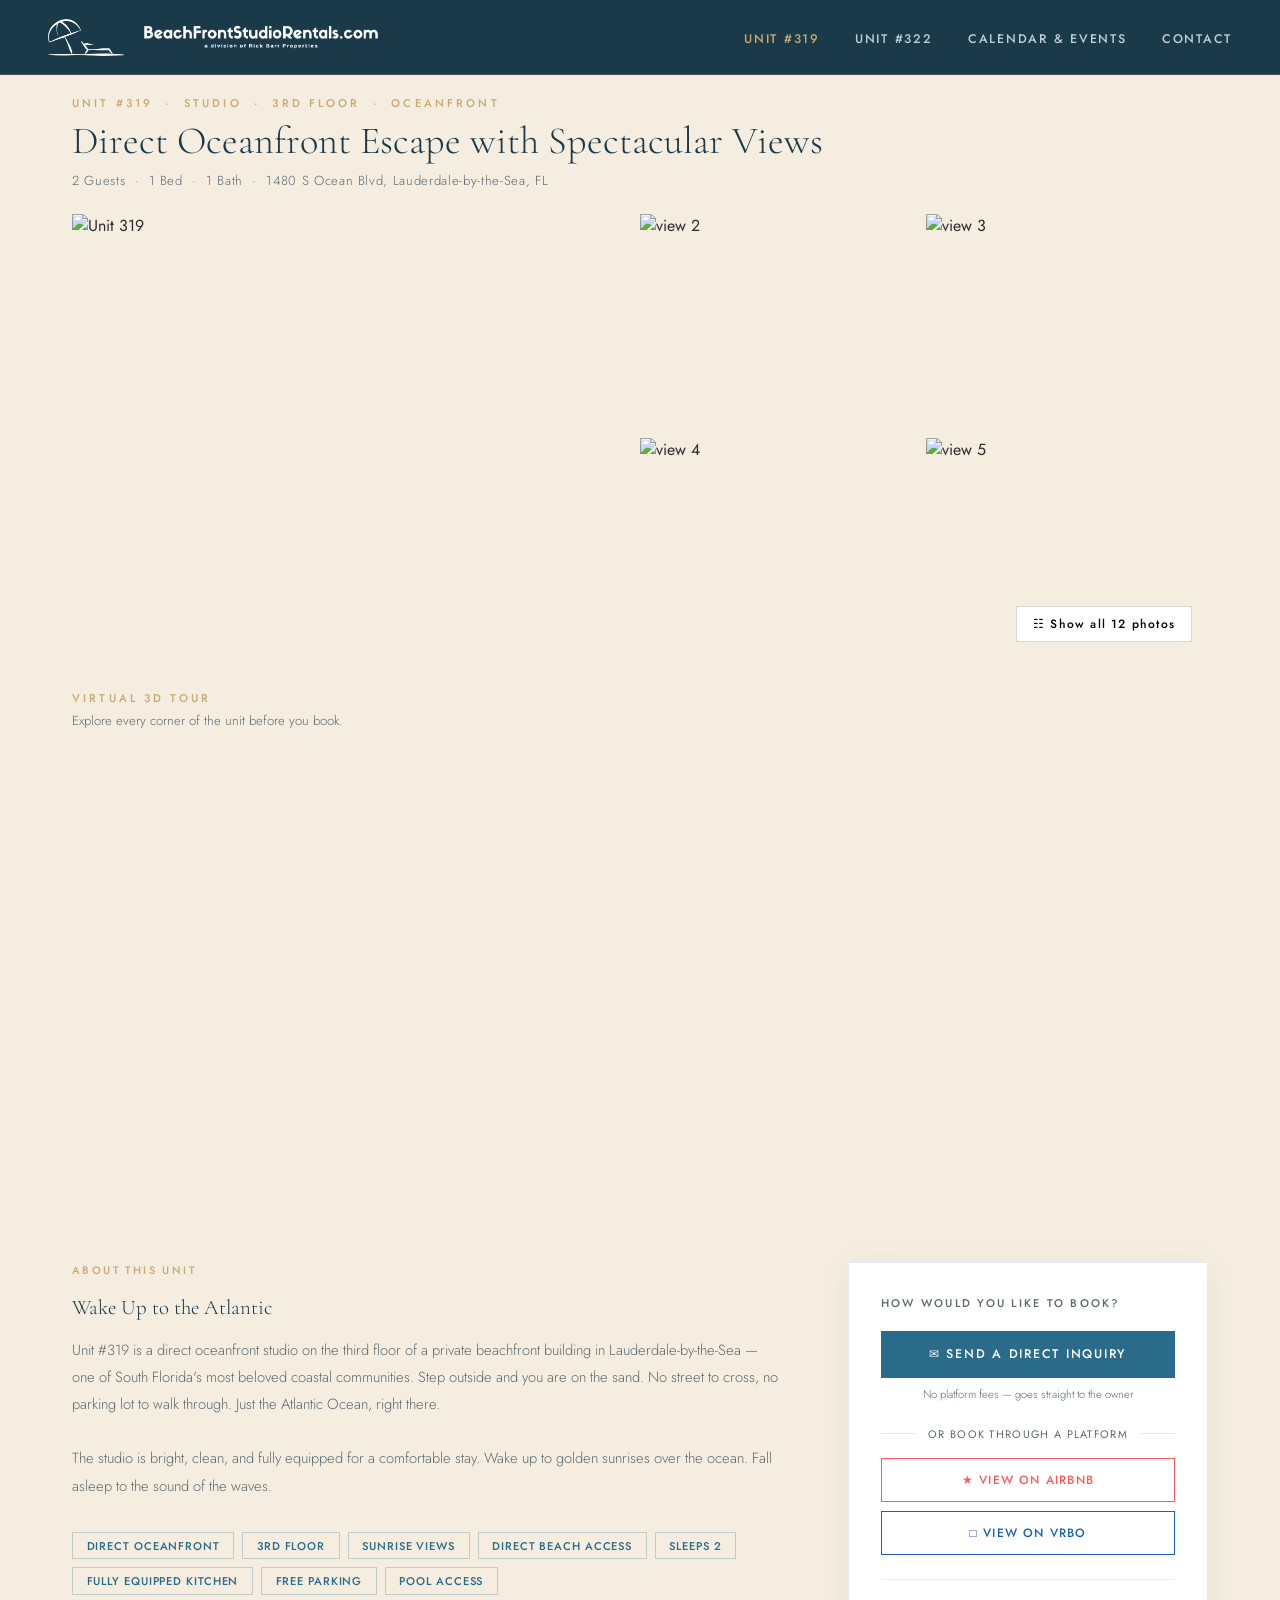
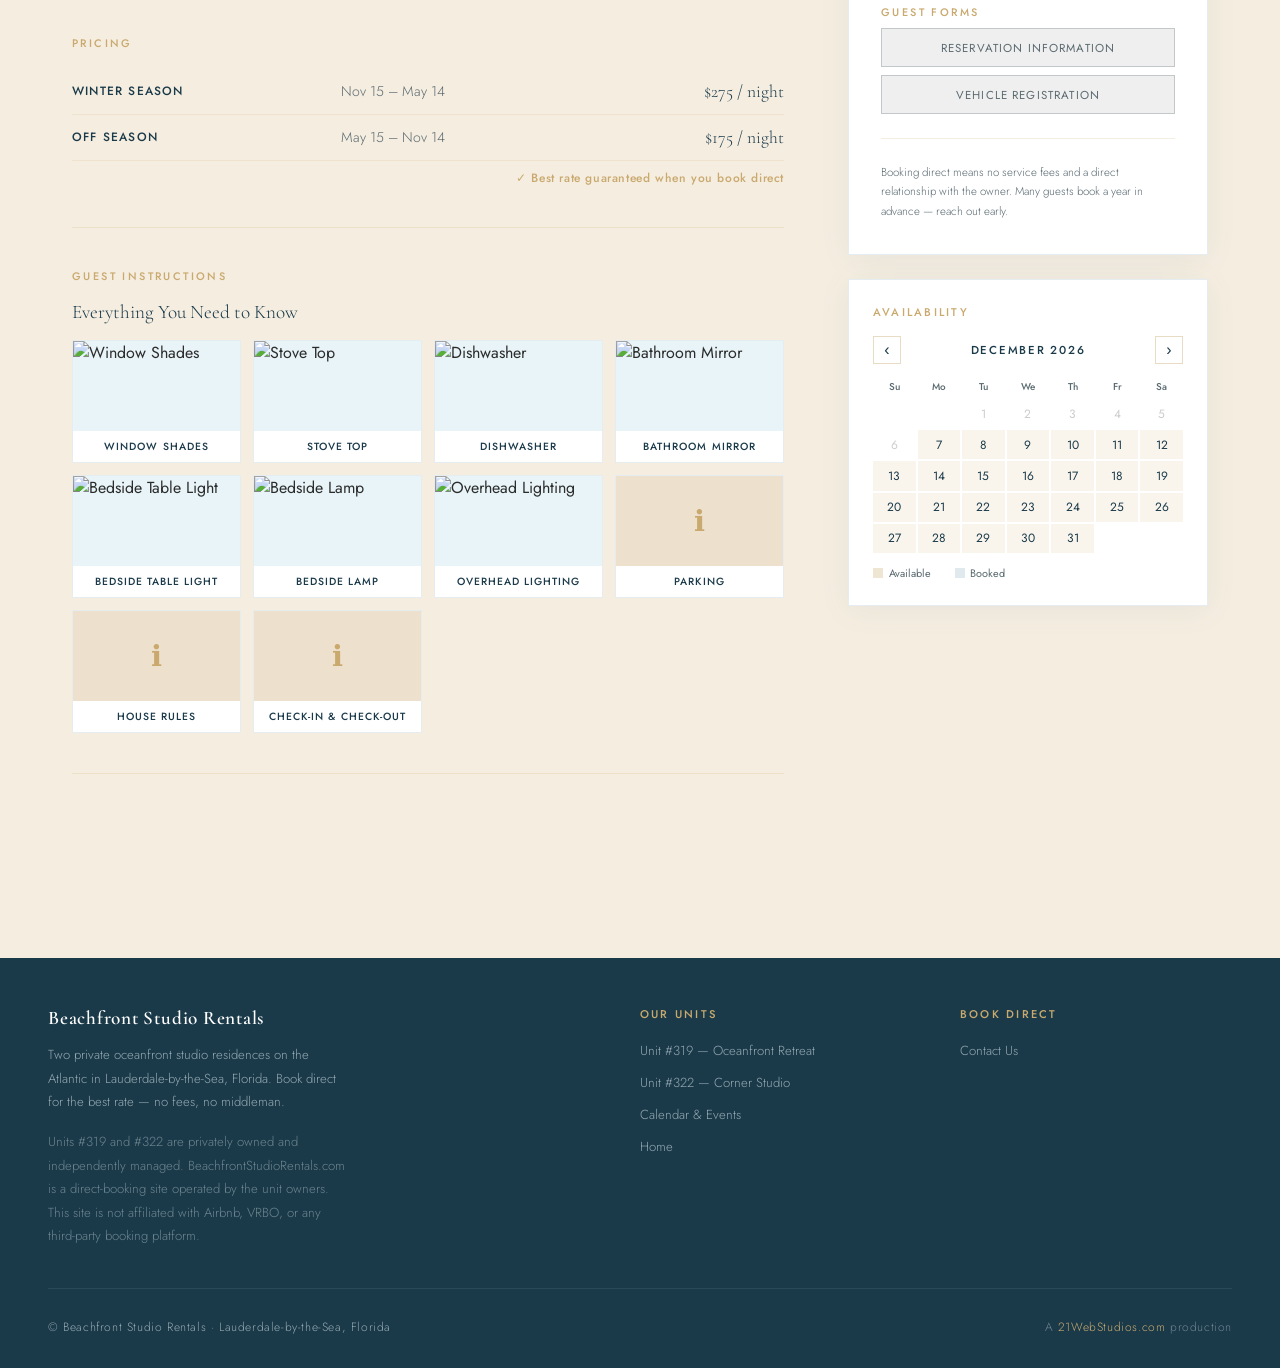
==== 319.html @ 5acc969b "Add files via upload" ====
<!DOCTYPE html>
<html lang="en">
<head>
  <meta charset="UTF-8"/>
  <meta name="viewport" content="width=device-width,initial-scale=1.0"/>
  <title>Unit #319 &middot; Beachfront Studio Rentals &middot; Lauderdale-by-the-Sea</title>
  <link href="https://fonts.googleapis.com/css2?family=Cormorant+Garamond:ital,wght@0,300;0,400;0,600;1,300;1,400&family=Jost:wght@300;400;500&display=swap" rel="stylesheet"/>
  <style>

    *,*::before,*::after{box-sizing:border-box;margin:0;padding:0;}
:root{--sand:#f5ede0;--sand-dk:#ede0cc;--ocean:#2a6b8a;--ocean-dk:#1e5470;--foam:#e8f4f8;--deep:#1a3a4a;--gold:#c9a96e;--gold-lt:#e8d5b0;--text:#2c2c2c;--muted:#5a6a70;}
html{scroll-behavior:smooth;}
body{font-family:'Jost',sans-serif;background:var(--sand);color:var(--text);overflow-x:hidden;}
.page-wrap{max-width:1200px;margin:0 auto;padding:95px 2rem 4rem;}
.unit-eyebrow{font-size:0.7rem;letter-spacing:0.28em;text-transform:uppercase;color:var(--gold);font-weight:500;margin-bottom:0.5rem;}
.unit-title{font-family:'Cormorant Garamond',serif;font-size:clamp(1.6rem,3vw,2.4rem);font-weight:300;color:var(--deep);line-height:1.15;margin-bottom:0.5rem;}
.unit-meta{font-size:0.82rem;color:var(--muted);font-weight:300;letter-spacing:0.05em;margin-bottom:1.5rem;}
.photo-grid{display:grid;grid-template-columns:2fr 1fr 1fr;grid-template-rows:220px 220px;gap:4px;position:relative;cursor:pointer;}
.photo-grid .main-photo{grid-row:1/3;}
.photo-grid img{width:100%;height:100%;object-fit:cover;display:block;transition:opacity 0.2s;}
.photo-grid img:hover{opacity:0.92;}
.show-all-btn{position:absolute;bottom:1rem;right:1rem;background:white;border:1px solid rgba(0,0,0,0.15);padding:0.5rem 1rem;font-family:'Jost',sans-serif;font-size:0.75rem;font-weight:500;letter-spacing:0.1em;cursor:pointer;display:flex;align-items:center;gap:0.4rem;transition:background 0.2s;z-index:2;}
.show-all-btn:hover{background:var(--sand);}
.photo-modal{display:none;position:fixed;inset:0;background:rgba(0,0,0,0.92);z-index:200;overflow-y:auto;padding:2rem;}
.photo-modal.open{display:block;}
.photo-modal-inner{max-width:900px;margin:0 auto;}
.photo-modal-close{position:fixed;top:1.5rem;right:1.5rem;background:none;border:none;color:white;font-size:2rem;cursor:pointer;z-index:201;line-height:1;}
.photo-modal-inner img{width:100%;display:block;margin-bottom:4px;}
.matterport-section{margin:2rem 0;}
.matterport-label{font-size:0.7rem;letter-spacing:0.28em;text-transform:uppercase;color:var(--gold);font-weight:500;margin-bottom:0.3rem;}
.matterport-sublabel{font-size:0.82rem;color:var(--muted);font-weight:300;margin-bottom:0.75rem;}
.matterport-embed{width:100%;height:480px;border:none;display:block;}
.two-col{display:grid;grid-template-columns:1fr 360px;gap:4rem;align-items:start;margin-top:2.5rem;}
.section-label{font-size:0.7rem;letter-spacing:0.28em;text-transform:uppercase;color:var(--gold);margin-bottom:0.6rem;font-weight:500;}
.section-title{font-family:'Cormorant Garamond',serif;font-size:1.6rem;font-weight:300;color:var(--deep);margin-bottom:1rem;line-height:1.2;}
.unit-desc{font-size:0.92rem;line-height:1.85;color:var(--muted);font-weight:300;margin-bottom:2rem;}
.features-grid{display:flex;flex-wrap:wrap;gap:0.5rem;margin-bottom:2.5rem;}
.feature-tag{font-size:0.7rem;letter-spacing:0.08em;text-transform:uppercase;color:var(--ocean);border:1px solid rgba(42,107,138,0.25);padding:0.3rem 0.85rem;font-weight:500;}
.pricing-section{margin-bottom:2.5rem;padding-bottom:2.5rem;border-bottom:1px solid rgba(201,169,110,0.2);}
.pricing-table{width:100%;border-collapse:collapse;}
.pricing-table tr{border-bottom:1px solid rgba(201,169,110,0.15);}
.pricing-table td{padding:0.75rem 0;font-size:0.88rem;color:var(--muted);font-weight:300;}
.pricing-table td:first-child{font-weight:500;color:var(--deep);text-transform:uppercase;font-size:0.75rem;letter-spacing:0.1em;}
.pricing-table td:last-child{text-align:right;font-family:'Cormorant Garamond',serif;font-size:1.1rem;color:var(--deep);}
.best-rate-note{font-size:0.75rem;color:var(--gold);font-weight:500;text-align:right;margin-top:0.5rem;letter-spacing:0.05em;}
.instructions-section{margin-bottom:2.5rem;padding-bottom:2.5rem;border-bottom:1px solid rgba(201,169,110,0.2);}
.instr-grid{display:grid;grid-template-columns:repeat(4,1fr);gap:0.75rem;margin-top:1rem;}
.instr-card{background:white;border:1px solid rgba(42,107,138,0.12);cursor:pointer;transition:box-shadow 0.2s,transform 0.2s;overflow:hidden;}
.instr-card:hover{box-shadow:0 6px 20px rgba(42,107,138,0.12);transform:translateY(-2px);}
.instr-thumb{height:90px;overflow:hidden;background:var(--foam);display:flex;align-items:center;justify-content:center;}
.instr-thumb img{width:100%;height:100%;object-fit:cover;display:block;}
.instr-thumb-no-img{background:var(--sand-dk);}
.instr-thumb-no-img span{font-size:1.8rem;color:var(--gold);}
.instr-label{font-size:0.65rem;letter-spacing:0.1em;text-transform:uppercase;color:var(--deep);font-weight:500;padding:0.5rem 0.6rem;text-align:center;}
.instr-modal{display:none;position:fixed;inset:0;background:rgba(0,0,0,0.75);z-index:300;align-items:center;justify-content:center;padding:2rem;}
.instr-modal.open{display:flex;}
.instr-modal-box{background:var(--sand);max-width:600px;width:100%;padding:2.5rem;position:relative;max-height:90vh;overflow-y:auto;}
.instr-modal-close{position:absolute;top:1rem;right:1.25rem;background:none;border:none;font-size:1.5rem;cursor:pointer;color:var(--muted);line-height:1;}
.instr-modal-title{font-family:'Cormorant Garamond',serif;font-size:1.4rem;font-weight:400;color:var(--deep);margin-bottom:1.25rem;}
.instr-modal-text{font-size:0.88rem;line-height:1.85;color:var(--muted);font-weight:300;}
.right-col{display:flex;flex-direction:column;gap:1.5rem;position:sticky;top:95px;}
.booking-card{background:white;border:1px solid rgba(42,107,138,0.12);box-shadow:0 4px 30px rgba(42,107,138,0.07);padding:2rem;}
.booking-card-title{font-size:0.7rem;letter-spacing:0.2em;text-transform:uppercase;color:var(--muted);margin-bottom:1.25rem;font-weight:500;}
.btn-direct{display:block;width:100%;background:var(--ocean);color:white;text-align:center;padding:0.9rem 1.5rem;font-family:'Jost',sans-serif;font-size:0.78rem;font-weight:500;letter-spacing:0.14em;text-transform:uppercase;text-decoration:none;transition:background 0.2s;margin-bottom:0.5rem;border:none;cursor:pointer;}
.btn-direct:hover{background:var(--deep);}
.btn-note{font-size:0.7rem;color:var(--muted);text-align:center;margin-bottom:1.5rem;font-weight:300;}
.platform-divider{display:flex;align-items:center;gap:0.75rem;margin-bottom:1rem;font-size:0.68rem;letter-spacing:0.12em;text-transform:uppercase;color:var(--muted);}
.platform-divider::before,.platform-divider::after{content:'';flex:1;height:1px;background:rgba(201,169,110,0.3);}
.btn-platform{display:block;width:100%;text-align:center;padding:0.75rem 1.5rem;font-family:'Jost',sans-serif;font-size:0.75rem;font-weight:500;letter-spacing:0.1em;text-transform:uppercase;text-decoration:none;transition:all 0.2s;margin-bottom:0.6rem;border:1.5px solid;}
.btn-airbnb{color:#ff5a5f;border-color:#ff5a5f;}
.btn-airbnb:hover{background:#ff5a5f;color:white;}
.btn-vrbo{color:#1a5fb4;border-color:#1a5fb4;}
.btn-vrbo:hover{background:#1a5fb4;color:white;}
.booking-divider{height:1px;background:rgba(201,169,110,0.2);margin:1.5rem 0;}
.btn-guest{display:block;width:100%;text-align:center;padding:0.65rem 1rem;font-family:'Jost',sans-serif;font-size:0.72rem;font-weight:400;letter-spacing:0.1em;text-transform:uppercase;text-decoration:none;color:var(--muted);border:1px solid rgba(90,106,112,0.3);transition:all 0.2s;margin-bottom:0.5rem;}
.btn-guest:hover{color:var(--deep);border-color:var(--gold);}
.booking-note{font-size:0.72rem;color:var(--muted);line-height:1.7;font-weight:300;margin-top:1.5rem;padding-top:1.5rem;border-top:1px solid rgba(201,169,110,0.2);}
.calendar-card{background:white;border:1px solid rgba(42,107,138,0.12);box-shadow:0 4px 30px rgba(42,107,138,0.07);padding:1.5rem;}
.calendar-card-title{font-size:0.7rem;letter-spacing:0.2em;text-transform:uppercase;color:var(--gold);margin-bottom:1rem;font-weight:500;}
.cal-nav{display:flex;align-items:center;justify-content:space-between;margin-bottom:0.75rem;}
.cal-nav-btn{background:none;border:1px solid rgba(201,169,110,0.4);color:var(--deep);width:28px;height:28px;cursor:pointer;font-size:1rem;display:flex;align-items:center;justify-content:center;transition:background 0.2s;}
.cal-nav-btn:hover{background:var(--sand);}
.cal-month-label{font-size:0.72rem;letter-spacing:0.15em;text-transform:uppercase;color:var(--deep);font-weight:500;}
.cal-grid{display:grid;grid-template-columns:repeat(7,1fr);gap:2px;text-align:center;}
.cal-day-header{font-size:0.62rem;color:var(--muted);padding:0.2rem;font-weight:500;}
.cal-day{font-size:0.75rem;padding:0.35rem 0.1rem;}
.cal-day.available{background:rgba(201,169,110,0.12);color:var(--deep);}
.cal-day.booked{background:rgba(42,107,138,0.15);color:var(--ocean);text-decoration:line-through;}
.cal-day.past{color:#ccc;}
.cal-legend{display:flex;gap:1.5rem;margin-top:0.75rem;font-size:0.68rem;color:var(--muted);}
.cal-legend span{display:flex;align-items:center;gap:0.35rem;}
.cal-legend-dot{display:inline-block;width:10px;height:10px;flex-shrink:0;}
.cal-fallback{font-size:0.82rem;color:var(--muted);padding:0.5rem 0;display:none;}
.cal-fallback a{color:var(--ocean);}
    nav{position:fixed;top:0;left:0;right:0;z-index:100;display:flex;justify-content:space-between;align-items:center;height:75px;padding:0 3rem;overflow:visible;background:#1a3a4a;border-bottom:1px solid rgba(201,169,110,0.25);}
.nav-logo{display:flex;align-items:center;gap:0.75rem;text-decoration:none;flex-shrink:0;overflow:visible;}
.nav-logo-icon{height:55px;width:auto;display:block;}
.nav-logo-wordmark{height:150px;width:auto;display:block;}
.nav-links{display:flex;gap:2.2rem;list-style:none;align-items:center;}
.nav-links a,.nav-links button{text-decoration:none;font-size:0.78rem;font-weight:500;letter-spacing:0.14em;text-transform:uppercase;color:rgba(232,244,248,0.8);transition:color 0.2s;background:none;border:none;cursor:pointer;font-family:'Jost',sans-serif;padding:0;}
.nav-links a:hover,.nav-links a.active,.nav-links button:hover{color:var(--gold);}
.nav-toggle{display:none;background:none;border:none;cursor:pointer;flex-direction:column;gap:5px;padding:4px;}
.nav-toggle span{display:block;width:22px;height:2px;background:rgba(232,244,248,0.8);}
    .contact-modal{display:none;position:fixed;inset:0;background:rgba(0,0,0,0.65);z-index:400;align-items:center;justify-content:center;padding:2rem;}
.contact-modal.open{display:flex;}
.contact-box{background:var(--sand);max-width:540px;width:100%;padding:2.5rem;position:relative;max-height:90vh;overflow-y:auto;}
.contact-box-close{position:absolute;top:1rem;right:1.25rem;background:none;border:none;font-size:1.5rem;cursor:pointer;color:var(--muted);line-height:1;}
.contact-box-eyebrow{font-size:0.68rem;letter-spacing:0.25em;text-transform:uppercase;color:var(--gold);font-weight:500;margin-bottom:0.5rem;}
.contact-box-title{font-family:'Cormorant Garamond',serif;font-size:1.7rem;font-weight:300;color:var(--deep);margin-bottom:1.75rem;line-height:1.2;}
.contact-form{display:flex;flex-direction:column;gap:0.85rem;}
.contact-form input,.contact-form select,.contact-form textarea{width:100%;padding:0.75rem 1rem;border:1px solid rgba(42,107,138,0.22);background:white;font-family:'Jost',sans-serif;font-size:0.88rem;color:var(--text);outline:none;transition:border-color 0.2s;resize:none;-webkit-appearance:none;appearance:none;}
.contact-form input:focus,.contact-form select:focus,.contact-form textarea:focus{border-color:var(--ocean);}
.contact-form textarea{height:100px;}
.date-row{display:grid;grid-template-columns:1fr 1fr;gap:0.85rem;}
.contact-nudge{font-size:0.78rem;color:var(--ocean);font-style:italic;display:none;padding:0.4rem 0.75rem;background:rgba(42,107,138,0.07);border-left:2px solid var(--ocean);}
.contact-submit{background:var(--ocean);color:white;padding:0.9rem;font-family:'Jost',sans-serif;font-size:0.78rem;font-weight:500;letter-spacing:0.14em;text-transform:uppercase;border:none;cursor:pointer;transition:background 0.2s;width:100%;margin-top:0.25rem;}
.contact-submit:hover{background:var(--deep);}
.contact-success{display:none;text-align:center;padding:2rem 0;}
.contact-success .check{font-size:2.5rem;color:var(--gold);margin-bottom:0.75rem;}
.contact-success p{font-size:0.92rem;color:var(--muted);font-weight:300;line-height:1.85;}
    footer{background:#1a3a4a;color:rgba(232,244,248,0.6);padding:3rem 3rem 2rem;margin-top:5rem;}
.footer-inner{max-width:1200px;margin:0 auto;display:grid;grid-template-columns:2fr 1fr 1fr;gap:3rem;padding-bottom:2.5rem;border-bottom:1px solid rgba(255,255,255,0.08);}
.footer-brand .footer-logo{font-family:'Cormorant Garamond',serif;font-size:1.2rem;font-weight:600;color:white;letter-spacing:0.04em;margin-bottom:0.8rem;}
.footer-brand p{font-size:0.82rem;line-height:1.8;font-weight:300;max-width:300px;}
.footer-legal{font-size:0.75rem;color:rgba(232,244,248,0.4);line-height:1.7;font-weight:300;margin-top:1rem;max-width:300px;}
.footer-col h4{font-size:0.7rem;letter-spacing:0.2em;text-transform:uppercase;color:var(--gold);margin-bottom:1rem;font-weight:500;}
.footer-col ul{list-style:none;display:flex;flex-direction:column;gap:0.55rem;}
.footer-col ul a,.footer-col ul button{font-size:0.82rem;color:rgba(232,244,248,0.6);text-decoration:none;font-weight:300;transition:color 0.2s;background:none;border:none;cursor:pointer;font-family:'Jost',sans-serif;padding:0;text-align:left;}
.footer-col ul a:hover,.footer-col ul button:hover{color:var(--gold);}
.footer-bottom{max-width:1200px;margin:1.8rem auto 0;display:flex;justify-content:space-between;align-items:center;flex-wrap:wrap;gap:0.5rem;}
.footer-bottom p{font-size:0.75rem;font-weight:300;letter-spacing:0.05em;}
.footer-credit{font-size:0.75rem;font-weight:300;color:rgba(232,244,248,0.4);}
.footer-credit a{color:var(--gold);text-decoration:none;transition:color 0.2s;}
.footer-credit a:hover{color:var(--gold-lt);}
    @media(max-width:1024px){.two-col{grid-template-columns:1fr 320px;gap:2.5rem;}.instr-grid{grid-template-columns:repeat(3,1fr);}}
@media(max-width:900px){.two-col{grid-template-columns:1fr;gap:2.5rem;}.right-col{position:static;}.footer-inner{grid-template-columns:1fr 1fr;gap:2rem;}.instr-grid{grid-template-columns:repeat(4,1fr);}}
@media(max-width:768px){nav{padding:0 1.5rem;}.nav-links{display:none;flex-direction:column;position:absolute;top:75px;left:0;right:0;background:#1a3a4a;padding:1.5rem 2rem;gap:1.4rem;border-bottom:1px solid rgba(201,169,110,0.25);}.nav-links.open{display:flex;}.nav-toggle{display:flex;}.nav-logo-icon{height:40px;}.nav-logo-wordmark{height:100px;}.page-wrap{padding:85px 1.25rem 3rem;}.photo-grid{grid-template-columns:1fr 1fr;grid-template-rows:180px 180px;}.photo-grid .main-photo{grid-column:1/3;grid-row:1/2;}.matterport-embed{height:280px;}.instr-grid{grid-template-columns:repeat(2,1fr);}.footer-inner{grid-template-columns:1fr;}.footer-bottom{flex-direction:column;align-items:flex-start;}}
  

    .contact-modal{display:none;position:fixed;inset:0;background:rgba(0,0,0,0.65);z-index:400;align-items:center;justify-content:center;padding:2rem;}
    .contact-modal.open{display:flex;}
    .contact-box{background:var(--sand);max-width:540px;width:100%;padding:2.5rem;position:relative;max-height:90vh;overflow-y:auto;}
    .contact-box-close{position:absolute;top:1rem;right:1.25rem;background:none;border:none;font-size:1.5rem;cursor:pointer;color:var(--muted);line-height:1;}
    .contact-box-eyebrow{font-size:0.68rem;letter-spacing:0.25em;text-transform:uppercase;color:var(--gold);font-weight:500;margin-bottom:0.5rem;}
    .contact-box-title{font-family:'Cormorant Garamond',serif;font-size:1.7rem;font-weight:300;color:var(--deep);margin-bottom:1.75rem;line-height:1.2;}
    .contact-form{display:flex;flex-direction:column;gap:0.85rem;}
    .contact-form input,.contact-form select,.contact-form textarea{width:100%;padding:0.75rem 1rem;border:1px solid rgba(42,107,138,0.22);background:white;font-family:'Jost',sans-serif;font-size:0.88rem;color:var(--text);outline:none;transition:border-color 0.2s;resize:none;-webkit-appearance:none;appearance:none;}
    .contact-form input:focus,.contact-form select:focus,.contact-form textarea:focus{border-color:var(--ocean);}
    .contact-form textarea{height:100px;}
    .date-row{display:grid;grid-template-columns:1fr 1fr;gap:0.85rem;}
    .contact-nudge{font-size:0.78rem;color:var(--ocean);font-style:italic;display:none;padding:0.4rem 0.75rem;background:rgba(42,107,138,0.07);border-left:2px solid var(--ocean);}
    .contact-submit{background:var(--ocean);color:white;padding:0.9rem;font-family:'Jost',sans-serif;font-size:0.78rem;font-weight:500;letter-spacing:0.14em;text-transform:uppercase;border:none;cursor:pointer;transition:background 0.2s;width:100%;margin-top:0.25rem;}
    .contact-submit:hover{background:var(--deep);}
    .contact-success{display:none;text-align:center;padding:2rem 0;}
    .contact-success .check{font-size:2.5rem;color:var(--gold);margin-bottom:0.75rem;}
    .contact-success p{font-size:0.92rem;color:var(--muted);font-weight:300;line-height:1.85;}

    /* ── MODAL OVERLAY ── */
    .modal-overlay{display:none;position:fixed;inset:0;background:rgba(0,0,0,0.65);z-index:400;overflow-y:auto;padding:2rem 1rem;}
    .modal-overlay.open{display:block;}
    .modal-box{background:var(--sand);max-width:560px;width:100%;margin:2rem auto;padding:2.5rem;position:relative;}
    .modal-close{position:absolute;top:1rem;right:1.25rem;background:none;border:none;font-size:1.5rem;cursor:pointer;color:var(--muted);line-height:1;}
    .modal-eyebrow{font-size:0.68rem;letter-spacing:0.25em;text-transform:uppercase;color:var(--gold);font-weight:500;margin-bottom:0.4rem;}
    .modal-title{font-family:'Cormorant Garamond',serif;font-size:1.7rem;font-weight:300;color:var(--deep);margin-bottom:0.4rem;}
    .modal-subtitle{font-size:0.84rem;color:var(--muted);font-weight:300;line-height:1.7;margin-bottom:2rem;}
    .form-section{margin-bottom:1.75rem;padding-bottom:1.75rem;border-bottom:1px solid rgba(201,169,110,0.25);}
    .form-section:last-of-type{border-bottom:none;margin-bottom:0;padding-bottom:0;}
    .section-label{display:block;font-size:0.68rem;letter-spacing:0.22em;text-transform:uppercase;color:var(--gold);font-weight:500;margin-bottom:1.1rem;}
    .field{display:flex;flex-direction:column;gap:0.3rem;margin-bottom:0.9rem;}
    .field:last-child{margin-bottom:0;}
    .field label{font-size:0.72rem;letter-spacing:0.08em;text-transform:uppercase;color:var(--deep);font-weight:500;}
    .field input,.field select{width:100%;padding:0.72rem 0.95rem;border:1px solid rgba(42,107,138,0.25);background:white;font-family:'Jost',sans-serif;font-size:0.88rem;color:var(--text);outline:none;transition:border-color 0.2s;-webkit-appearance:none;appearance:none;box-sizing:border-box;}
    .field input:focus,.field select:focus{border-color:var(--ocean);}
    .field-pair{display:grid;grid-template-columns:1fr 1fr;gap:0.85rem;margin-bottom:0.9rem;}
    .field-pair .field{margin-bottom:0;}
    .upload-note{font-size:0.75rem;color:var(--muted);font-weight:300;line-height:1.6;margin-top:0.4rem;font-style:italic;}
    .rules-list{list-style:none;display:flex;flex-direction:column;gap:0.75rem;margin-bottom:1.25rem;}
    .rules-list li{font-size:0.81rem;line-height:1.75;color:var(--muted);font-weight:300;padding-left:1.2rem;position:relative;}
    .rules-list li::before{content:'·';position:absolute;left:0;color:var(--gold);font-size:1.1rem;line-height:1.4;}
    .ack-block{display:flex;flex-direction:column;gap:0.65rem;margin-bottom:1rem;}
    .ack-row{display:flex;align-items:flex-start;gap:0.65rem;}
    .ack-row input[type=checkbox]{width:16px;height:16px;flex-shrink:0;margin-top:0.15rem;accent-color:var(--ocean);}
    .ack-row span{font-size:0.82rem;color:var(--muted);font-weight:300;line-height:1.6;}
    .form-submit{background:var(--ocean);color:white;padding:0.9rem;font-family:'Jost',sans-serif;font-size:0.78rem;font-weight:500;letter-spacing:0.14em;text-transform:uppercase;border:none;cursor:pointer;transition:background 0.2s;width:100%;margin-top:0.75rem;}
    .form-submit:hover{background:var(--deep);}
    .modal-success{display:none;text-align:center;padding:3rem 0;}
    .modal-success .check{font-size:2.5rem;color:var(--gold);margin-bottom:0.75rem;}
    .modal-success p{font-size:0.92rem;color:var(--muted);font-weight:300;line-height:1.85;}
    @media(max-width:500px){.field-pair{grid-template-columns:1fr;}}

    .btn-link{background:none;border:none;cursor:pointer;font-size:0.82rem;color:rgba(232,244,248,0.6);font-family:'Jost',sans-serif;font-weight:300;padding:0;text-align:left;transition:color 0.2s;display:inline;}
    .btn-link:hover{color:var(--gold);}
    .footer-credit{font-size:0.75rem;font-weight:300;color:rgba(232,244,248,0.4);}
    .footer-credit a{color:var(--gold);text-decoration:none;}
    .footer-credit a:hover{color:var(--gold-lt);}
    .nav-links button{font-size:0.78rem;font-weight:500;letter-spacing:0.14em;text-transform:uppercase;color:rgba(232,244,248,0.8);transition:color 0.2s;background:none;border:none;cursor:pointer;font-family:'Jost',sans-serif;padding:0;}
    .nav-links button:hover{color:var(--gold);}
  </style>
</head>
<body>

  <nav id="site-nav">
    <a class="nav-logo" href="index.html">
      <img class="nav-logo-icon" src="[data-uri]" alt="Beachfront Studio Rentals"/>
      <img class="nav-logo-wordmark" src="[data-uri]" alt="BeachFrontStudioRentals.com"/>
    </a>
    <ul class="nav-links" id="nav-links">
      <li><a href="319.html" class="active">Unit #319</a></li><li><a href="322.html">Unit #322</a></li><li><a href="calendar-events.html">Calendar &amp; Events</a></li>
      <li><button id="nav-contact-btn">Contact</button></li>
    </ul>
    <button class="nav-toggle" id="nav-toggle" aria-label="Menu"><span></span><span></span><span></span></button>
  </nav>
  <div class="contact-modal" id="contact-modal">
    <div class="contact-box">
      <button class="contact-box-close" id="contact-modal-close">&times;</button>
      <p class="contact-box-eyebrow">Get in Touch</p>
      <h2 class="contact-box-title">Send a Direct Inquiry</h2>
      <form class="contact-form" id="contact-form">
        <input type="hidden" name="access_key" value="ede3a035-f85a-4089-bf98-8eaeab408e15"/>
        <input type="hidden" name="subject" value="New Inquiry from BeachfrontStudioRentals.com"/>
        <input type="hidden" name="from_name" value="BeachfrontStudioRentals.com"/>
        <input type="text" name="name" placeholder="Your Name *" required/>
        <input type="email" name="email" placeholder="Email Address *" required/>
        <input type="tel" name="phone" id="contact-phone" placeholder="Phone Number (optional)"/>
        <select name="contact_preference" id="contact-pref">
          <option value="">Best way to reach you...</option>
          <option value="Email">Email</option>
          <option value="Text">Text</option>
          <option value="Phone call">Phone call</option>
        </select>
        <div class="contact-nudge" id="contact-nudge">Looks like you didn't add a phone number &mdash; drop it above and we'll reach out that way.</div>
        <div class="date-row">
          <input type="date" name="checkin"/>
          <input type="date" name="checkout"/>
        </div>
        <textarea name="message" placeholder="Tell us about your stay..."></textarea>
        <button type="submit" class="contact-submit">Send Inquiry &rarr;</button>
      </form>
      <div class="contact-success" id="contact-success">
        <div class="check">&#10003;</div>
        <p>Thank you &mdash; your message is on its way. We'll be in touch shortly.</p>
      </div>
    </div>
  </div>
  <div class="modal-overlay" id="res-overlay">
    <div class="modal-box">
      <button class="modal-close" id="res-close">&times;</button>
      <p class="modal-eyebrow">Unit #319 &middot; Beachfront Studio Rentals</p>
      <h2 class="modal-title">Reservation Information</h2>
      <p class="modal-subtitle">Please complete this form as soon as possible. This information is used only for reservation records, communication related to your stay, and an emergency contact if needed.</p>
      <form id="res-form">
        <input type="hidden" name="access_key" value="ede3a035-f85a-4089-bf98-8eaeab408e15"/>
        <input type="hidden" name="subject" value="Reservation Information — Unit #319 — BeachfrontStudioRentals.com"/>
        <input type="hidden" name="from_name" value="BeachfrontStudioRentals.com"/>
        <input type="hidden" name="unit" value="Unit #319"/>
        <div class="form-section">
          <span class="section-label">Primary Guest</span>
          <div class="field"><label>Full Name *</label><input type="text" name="full_name" required/></div>
          <div class="field"><label>Email Address *</label><input type="email" name="email" required/></div>
          <div class="field"><label>Mobile Phone *</label><input type="tel" name="phone" required/></div>
          <div class="field"><label>Street Address</label><input type="text" name="address"/></div>
          <div class="field"><label>City</label><input type="text" name="city"/></div>
          <div class="field-pair">
            <div class="field"><label>State</label><input type="text" name="state"/></div>
            <div class="field"><label>ZIP Code</label><input type="text" name="zip"/></div>
          </div>
        </div>
        <div class="form-section">
          <span class="section-label">Identification Verification</span>
          <div class="field">
            <label>Upload Photo of Driver&rsquo;s License</label>
            <input type="file" name="drivers_license" accept=".jpg,.jpeg,.png,.pdf"/>
            <span class="upload-note">This image is requested solely for identification verification. It will be handled confidentially and deleted after verification. Accepted formats: JPG, PNG, or PDF.</span>
          </div>
        </div>
        <div class="form-section">
          <span class="section-label">Reservation</span>
          <div class="field-pair">
            <div class="field"><label>Check-in Date *</label><input type="date" name="checkin" required/></div>
            <div class="field"><label>Check-out Date *</label><input type="date" name="checkout" required/></div>
          </div>
        </div>
        <div class="form-section">
          <span class="section-label">Emergency Contact</span>
          <div class="field"><label>Emergency Contact Name *</label><input type="text" name="emergency_name" required/></div>
          <div class="field"><label>Relationship *</label><input type="text" name="emergency_relationship" required/></div>
          <div class="field"><label>Emergency Contact Phone *</label><input type="tel" name="emergency_phone" required/></div>
        </div>
        <div class="form-section">
          <span class="section-label">Community Rules</span>
          <ul class="rules-list">
            <li>The unit is strictly non-smoking. Smoking is only permitted in the designated outdoor area near the southwest side of the Recreation Room.</li>
            <li>The unit includes one parking space for one personal vehicle. Vehicles must park within the lines and pull forward as far as possible. Commercial vehicles, trailers, watercraft, and oversized vehicles are not permitted to park overnight.</li>
            <li>Maximum overnight occupancy is two (2) people.</li>
            <li>Pets are not permitted anywhere on the property.</li>
            <li>Common areas (walkways, stairways, entrances, parking areas, railings, etc.) must remain clear at all times. Personal items such as beach equipment, towels, chairs, coolers, or other belongings may not be left unattended in these areas. <strong>Please do not hang clothing, bathing suits, or towels from the railings</strong> &mdash; this applies to all balcony and stairway railings throughout the property.</li>
            <li>Glass containers are not permitted in outdoor common areas including the pool, patio, or beach access areas.</li>
            <li>Pool hours are dawn to dusk. There is no lifeguard on duty. Children must be supervised at all times and guests should rinse off at the pool shower before entering the pool.</li>
            <li>Recreation Room hours are 7:00 AM &ndash; 9:00 PM. The room must be left clean after use and no items may be left overnight.</li>
            <li>Trash must be placed in the appropriate containers. Garbage should be bagged before placing it in the dumpster and cardboard must be broken down for recycling.</li>
            <li>Laundry facilities are available 7:00 AM &ndash; 8:00 PM. Please remove laundry promptly when machines finish so others may use them.</li>
            <li>Unit renters may not use, or allow the premises to be used, in any unlawful, disruptive, or nuisance-causing manner. Parties and gatherings are prohibited.</li>
            <li>Failure to follow community rules may result in fines or removal from the property by building management.</li>
          </ul>
          <div class="ack-block">
            <div class="ack-row"><input type="checkbox" name="ack_rules" required/><span>I have read and agree to follow the community rules listed above.</span></div>
            <div class="ack-row"><input type="checkbox" name="ack_accurate" required/><span>I confirm that the information provided is accurate.</span></div>
          </div>
          <div class="field"><label>Type Your Full Name as Your Electronic Signature *</label><input type="text" name="signature" required/></div>
        </div>
        <button type="submit" class="form-submit">Submit Reservation Information &rarr;</button>
      </form>
      <div class="modal-success" id="res-success">
        <div class="check">&#10003;</div>
        <p>Thank you &mdash; your reservation information has been received. We'll be in touch if we have any questions before your stay.</p>
      </div>
    </div>
  </div>
  <div class="modal-overlay" id="veh-overlay">
    <div class="modal-box">
      <button class="modal-close" id="veh-close">&times;</button>
      <p class="modal-eyebrow">Unit #319 &middot; Day of Arrival</p>
      <h2 class="modal-title">Vehicle Registration</h2>
      <p class="modal-subtitle">To help maintain security, the community uses a digital parking permit system. If you will have a vehicle during your stay, please complete the information below as soon as possible after arrival so the vehicle can be properly registered for parking.</p>
      <form id="veh-form">
        <input type="hidden" name="access_key" value="ede3a035-f85a-4089-bf98-8eaeab408e15"/>
        <input type="hidden" name="subject" value="Vehicle Registration — Unit #319 — BeachfrontStudioRentals.com"/>
        <input type="hidden" name="from_name" value="BeachfrontStudioRentals.com"/>
        <input type="hidden" name="unit" value="Unit #319"/>
        <div class="form-section">
          <span class="section-label">Vehicle Information</span>
          <div class="field"><label>Guest Name *</label><input type="text" name="guest_name" required/></div>
          <div class="field"><label>Vehicle Make *</label><input type="text" name="vehicle_make" required/></div>
          <div class="field"><label>Vehicle Model *</label><input type="text" name="vehicle_model" required/></div>
          <div class="field"><label>Vehicle Color *</label><input type="text" name="vehicle_color" required/></div>
          <div class="field"><label>License Plate Number *</label><input type="text" name="plate_number" required/></div>
          <div class="field"><label>State of Registration *</label><input type="text" name="plate_state" required/></div>
        </div>
        <div class="form-section">
          <span class="section-label">Vehicle Verification</span>
          <div class="field">
            <label>Upload Photo of Vehicle / License Plate</label>
            <input type="file" name="vehicle_photo" accept=".jpg,.jpeg,.png,.pdf"/>
            <span class="upload-note">A clear photo of your vehicle and license plate helps confirm registration. Accepted formats: JPG, PNG, or PDF.</span>
          </div>
        </div>
        <div class="form-section">
          <span class="section-label">Confirmation</span>
          <div class="ack-block">
            <div class="ack-row"><input type="checkbox" name="ack_accurate" required/><span>I confirm that the vehicle information provided above is accurate.</span></div>
          </div>
        </div>
        <button type="submit" class="form-submit">Submit Vehicle Registration &rarr;</button>
      </form>
      <div class="modal-success" id="veh-success">
        <div class="check">&#10003;</div>
        <p>Thank you &mdash; your vehicle has been registered. Enjoy your stay at Beachfront Studio Rentals!</p>
      </div>
    </div>
  </div>

  <div class="photo-modal" id="photo-modal">
    <button class="photo-modal-close" id="photo-modal-close">&times;</button>
    <div class="photo-modal-inner" id="photo-modal-inner"></div>
  </div>
  <div class="instr-modal" id="instr-modal">
    <div class="instr-modal-box">
      <button class="instr-modal-close" id="instr-modal-close">&times;</button>
      <div class="instr-modal-title" id="instr-modal-title"></div>
      <div id="instr-modal-img"></div>
      <div class="instr-modal-text" id="instr-modal-text"></div>
    </div>
  </div>

  <div class="page-wrap">
    <div class="unit-header">
      <p class="unit-eyebrow">Unit #319 &nbsp;&middot;&nbsp; Studio &nbsp;&middot;&nbsp; 3rd Floor &nbsp;&middot;&nbsp; Oceanfront</p>
      <h1 class="unit-title">Direct Oceanfront Escape with Spectacular Views</h1>
      <p class="unit-meta">2 Guests &nbsp;&middot;&nbsp; 1 Bed &nbsp;&middot;&nbsp; 1 Bath &nbsp;&middot;&nbsp; 1480 S Ocean Blvd, Lauderdale-by-the-Sea, FL</p>
    </div>
    <div class="photo-grid" id="photo-grid">
      <div class="main-photo"><img src="images/319/01.jpg" alt="Unit 319"/></div>
      <img src="images/319/02.jpg" alt="view 2"/>
      <img src="images/319/03.jpg" alt="view 3"/>
      <img src="images/319/04.jpg" alt="view 4"/>
      <img src="images/319/05.jpg" alt="view 5"/>
      <button class="show-all-btn" id="show-all-btn">&#9783; Show all 12 photos</button>
    </div>
    <div class="matterport-section">
      <p class="matterport-label">Virtual 3D Tour</p>
      <p class="matterport-sublabel">Explore every corner of the unit before you book.</p>
      <iframe class="matterport-embed" src="https://my.matterport.com/show/?m=tR5dou2YArk" allowfullscreen allow="xr-spatial-tracking"></iframe>
    </div>
    <div class="two-col">
      <div class="left-col">
        <p class="section-label">About This Unit</p>
        <h2 class="section-title" style="font-size:1.3rem;">Wake Up to the Atlantic</h2>
        <p class="unit-desc">Unit #319 is a direct oceanfront studio on the third floor of a private beachfront building in Lauderdale-by-the-Sea &mdash; one of South Florida's most beloved coastal communities. Step outside and you are on the sand. No street to cross, no parking lot to walk through. Just the Atlantic Ocean, right there.<br><br>The studio is bright, clean, and fully equipped for a comfortable stay. Wake up to golden sunrises over the ocean. Fall asleep to the sound of the waves.</p>
        <div class="features-grid"><span class="feature-tag">Direct Oceanfront</span><span class="feature-tag">3rd Floor</span><span class="feature-tag">Sunrise Views</span><span class="feature-tag">Direct Beach Access</span><span class="feature-tag">Sleeps 2</span><span class="feature-tag">Fully Equipped Kitchen</span><span class="feature-tag">Free Parking</span><span class="feature-tag">Pool Access</span></div>
        <div class="pricing-section">
          <p class="section-label">Pricing</p>
          <table class="pricing-table"><tr><td>Winter Season</td><td>Nov 15 – May 14</td><td>$275 / night</td></tr><tr><td>Off Season</td><td>May 15 – Nov 14</td><td>$175 / night</td></tr></table>
          <p class="best-rate-note">&#10003; Best rate guaranteed when you book direct</p>
        </div>
        <div class="instructions-section">
          <p class="section-label">Guest Instructions</p>
          <h3 class="section-title" style="font-size:1.2rem;">Everything You Need to Know</h3>
          <div class="instr-grid"><div class="instr-card" onclick="openInstr(0)"><div class="instr-thumb"><img src="images/guest/image1.jpeg" alt="Window Shades"/></div><div class="instr-label">Window Shades</div></div>
<div class="instr-card" onclick="openInstr(1)"><div class="instr-thumb"><img src="images/guest/image2.jpeg" alt="Stove Top"/></div><div class="instr-label">Stove Top</div></div>
<div class="instr-card" onclick="openInstr(2)"><div class="instr-thumb"><img src="images/guest/image5.jpeg" alt="Dishwasher"/></div><div class="instr-label">Dishwasher</div></div>
<div class="instr-card" onclick="openInstr(3)"><div class="instr-thumb"><img src="images/guest/image6.jpeg" alt="Bathroom Mirror"/></div><div class="instr-label">Bathroom Mirror</div></div>
<div class="instr-card" onclick="openInstr(4)"><div class="instr-thumb"><img src="images/guest/image7.jpeg" alt="Bedside Table Light"/></div><div class="instr-label">Bedside Table Light</div></div>
<div class="instr-card" onclick="openInstr(5)"><div class="instr-thumb"><img src="images/guest/image8.jpeg" alt="Bedside Lamp"/></div><div class="instr-label">Bedside Lamp</div></div>
<div class="instr-card" onclick="openInstr(6)"><div class="instr-thumb"><img src="images/guest/image9.jpeg" alt="Overhead Lighting"/></div><div class="instr-label">Overhead Lighting</div></div>
<div class="instr-card" onclick="openInstr(7)"><div class="instr-thumb instr-thumb-no-img"><span>&#8505;</span></div><div class="instr-label">Parking</div></div>
<div class="instr-card" onclick="openInstr(8)"><div class="instr-thumb instr-thumb-no-img"><span>&#8505;</span></div><div class="instr-label">House Rules</div></div>
<div class="instr-card" onclick="openInstr(9)"><div class="instr-thumb instr-thumb-no-img"><span>&#8505;</span></div><div class="instr-label">Check-In & Check-Out</div></div></div>
        </div>
      </div>
      <div class="right-col">
        <div class="booking-card">
          <p class="booking-card-title">How would you like to book?</p>
          <button id="booking-contact-btn" class="btn-direct">&#9993; Send a Direct Inquiry</button>
          <p class="btn-note">No platform fees &mdash; goes straight to the owner</p>
          <div class="platform-divider">or book through a platform</div>
          <a href="https://www.airbnb.com/rooms/1489304305482963659" target="_blank" class="btn-platform btn-airbnb">&#9733; View on Airbnb</a>
          <a href="https://www.vrbo.com/4759124" target="_blank" class="btn-platform btn-vrbo">&#9633; View on VRBO</a>
          <div class="booking-divider"></div>
          <p class="section-label" style="margin-bottom:0.5rem;">Guest Forms</p>
          <button id="res-btn" class="btn-guest">Reservation Information</button>
          <button id="veh-btn" class="btn-guest">Vehicle Registration</button>
          <p class="booking-note">Booking direct means no service fees and a direct relationship with the owner. Many guests book a year in advance &mdash; reach out early.</p>
        </div>
        <div class="calendar-card">
          <p class="calendar-card-title">Availability</p>
          <div class="cal-nav">
            <button class="cal-nav-btn" onclick="prevMonth()">&#8249;</button>
            <span class="cal-month-label" id="cal-month"></span>
            <button class="cal-nav-btn" onclick="nextMonth()">&#8250;</button>
          </div>
          <div class="cal-grid" id="cal-grid"></div>
          <div class="cal-legend">
            <span><span class="cal-legend-dot" style="background:rgba(201,169,110,0.3);"></span>Available</span>
            <span><span class="cal-legend-dot" style="background:rgba(42,107,138,0.15);"></span>Booked</span>
          </div>
        </div>
      </div>
    </div>
  </div>

  <footer>
    <div class="footer-inner">
      <div class="footer-brand">
        <div class="footer-logo">Beachfront Studio Rentals</div>
        <p>Two private oceanfront studio residences on the Atlantic in Lauderdale-by-the-Sea, Florida. Book direct for the best rate &mdash; no fees, no middleman.</p>
        <p class="footer-legal">Units #319 and #322 are privately owned and independently managed. BeachfrontStudioRentals.com is a direct-booking site operated by the unit owners. This site is not affiliated with Airbnb, VRBO, or any third-party booking platform.</p>
      </div>
      <div class="footer-col">
        <h4>Our Units</h4>
        <ul>
          <li><a href="319.html">Unit #319 &mdash; Oceanfront Retreat</a></li>
          <li><a href="322.html">Unit #322 &mdash; Corner Studio</a></li>
          <li><a href="calendar-events.html">Calendar &amp; Events</a></li>
          <li><a href="index.html">Home</a></li>
        </ul>
      </div>
      <div class="footer-col">
        <h4>Book Direct</h4>
        <ul>
          <li><button class="btn-link" id="footer-contact-btn">Contact Us</button></li>
        </ul>
      </div>
    </div>
    <div class="footer-bottom">
      <p>&copy; Beachfront Studio Rentals &middot; Lauderdale-by-the-Sea, Florida</p>
      <p class="footer-credit">A <a href="https://21webstudios.com" target="_blank">21WebStudios.com</a> production</p>
    </div>
  </footer>

  <script>

    // Nav toggle
    document.getElementById('nav-toggle').addEventListener('click', function() {
      document.getElementById('nav-links').classList.toggle('open');
    });
    document.querySelectorAll('.nav-links a').forEach(function(a) {
      a.addEventListener('click', function() {
        document.getElementById('nav-links').classList.remove('open');
      });
    });

    // Contact modal open — from nav, footer, and any inline trigger
    function openContactModal() {
      document.getElementById('contact-form').style.display = 'flex';
      document.getElementById('contact-success').style.display = 'none';
      document.getElementById('contact-modal').classList.add('open');
      document.body.style.overflow = 'hidden';
    }
    document.getElementById('nav-contact-btn').addEventListener('click', openContactModal);
    document.getElementById('footer-contact-btn').addEventListener('click', openContactModal);

    // Contact modal close
    document.getElementById('contact-modal-close').addEventListener('click', function() {
      document.getElementById('contact-modal').classList.remove('open');
      document.body.style.overflow = '';
    });
    document.getElementById('contact-modal').addEventListener('click', function(e) {
      if (e.target === this) { this.classList.remove('open'); document.body.style.overflow = ''; }
    });

    // Contact form nudge
    var prefSel = document.getElementById('contact-pref');
    var phoneF = document.getElementById('contact-phone');
    var nudge = document.getElementById('contact-nudge');
    function checkNudge() {
      nudge.style.display = ((prefSel.value === 'Text' || prefSel.value === 'Phone call') && !phoneF.value.trim()) ? 'block' : 'none';
    }
    prefSel.addEventListener('change', checkNudge);
    phoneF.addEventListener('input', checkNudge);

    // Contact form submit
    document.getElementById('contact-form').addEventListener('submit', async function(e) {
      e.preventDefault();
      var btn = this.querySelector('.contact-submit');
      btn.textContent = 'Sending...'; btn.disabled = true;
      try {
        var r = await fetch('https://api.web3forms.com/submit', {method:'POST', body: new FormData(this)});
        var j = await r.json();
        if (j.success) { this.style.display = 'none'; document.getElementById('contact-success').style.display = 'block'; }
        else { btn.textContent = 'Send Inquiry →'; btn.disabled = false; alert('Something went wrong. Please try again.'); }
      } catch(err) { btn.textContent = 'Send Inquiry →'; btn.disabled = false; alert('Something went wrong. Please try again.'); }
    });


    // Booking card contact button
    document.getElementById('booking-contact-btn').addEventListener('click', openContactModal);

    // Reservation modal — exact same pattern as test page
    document.getElementById('res-btn').addEventListener('click', function() {
      document.getElementById('res-overlay').classList.add('open');
      document.body.style.overflow = 'hidden';
    });
    document.getElementById('res-close').addEventListener('click', function() {
      document.getElementById('res-overlay').classList.remove('open');
      document.body.style.overflow = '';
    });
    document.getElementById('res-overlay').addEventListener('click', function(e) {
      if (e.target === this) { this.classList.remove('open'); document.body.style.overflow = ''; }
    });
    document.getElementById('res-form').addEventListener('submit', async function(e) {
      e.preventDefault();
      var btn = this.querySelector('.form-submit');
      btn.textContent = 'Submitting...'; btn.disabled = true;
      try {
        var r = await fetch('https://api.web3forms.com/submit', {method:'POST', body: new FormData(this)});
        var j = await r.json();
        if (j.success) { this.style.display = 'none'; document.getElementById('res-success').style.display = 'block'; }
        else { btn.textContent = 'Submit Reservation Information →'; btn.disabled = false; alert('Something went wrong. Please try again.'); }
      } catch(err) { btn.textContent = 'Submit Reservation Information →'; btn.disabled = false; alert('Something went wrong. Please try again.'); }
    });

    // Vehicle modal — exact same pattern as test page
    document.getElementById('veh-btn').addEventListener('click', function() {
      document.getElementById('veh-overlay').classList.add('open');
      document.body.style.overflow = 'hidden';
    });
    document.getElementById('veh-close').addEventListener('click', function() {
      document.getElementById('veh-overlay').classList.remove('open');
      document.body.style.overflow = '';
    });
    document.getElementById('veh-overlay').addEventListener('click', function(e) {
      if (e.target === this) { this.classList.remove('open'); document.body.style.overflow = ''; }
    });
    document.getElementById('veh-form').addEventListener('submit', async function(e) {
      e.preventDefault();
      var btn = this.querySelector('.form-submit');
      btn.textContent = 'Submitting...'; btn.disabled = true;
      try {
        var r = await fetch('https://api.web3forms.com/submit', {method:'POST', body: new FormData(this)});
        var j = await r.json();
        if (j.success) { this.style.display = 'none'; document.getElementById('veh-success').style.display = 'block'; }
        else { btn.textContent = 'Submit Vehicle Registration →'; btn.disabled = false; alert('Something went wrong. Please try again.'); }
      } catch(err) { btn.textContent = 'Submit Vehicle Registration →'; btn.disabled = false; alert('Something went wrong. Please try again.'); }
    });

    // Hash routing
    function handleHash() {
      var h = window.location.hash;
      if (h === '#reservation-info') { document.getElementById('res-overlay').classList.add('open'); document.body.style.overflow = 'hidden'; }
      else if (h === '#vehicle-info') { document.getElementById('veh-overlay').classList.add('open'); document.body.style.overflow = 'hidden'; }
      else if (h === '#contact') openContactModal();
    }
    window.addEventListener('DOMContentLoaded', handleHash);
    window.addEventListener('hashchange', handleHash);

    // Photo modal
    var allPhotos = Array.from({length:12}, function(_, i) { return 'images/319/' + String(i+1).padStart(2,'0') + '.jpg'; });
    var photoModal = document.getElementById('photo-modal');
    function openPhotoModal() {
      document.getElementById('photo-modal-inner').innerHTML = allPhotos.map(function(s,i) { return '<img src="' + s + '" alt="photo ' + (i+1) + '" />'; }).join('');
      photoModal.classList.add('open'); document.body.style.overflow = 'hidden';
    }
    document.getElementById('show-all-btn').addEventListener('click', function(e) { e.stopPropagation(); openPhotoModal(); });
    document.getElementById('photo-grid').addEventListener('click', openPhotoModal);
    document.getElementById('photo-modal-close').addEventListener('click', function() { photoModal.classList.remove('open'); document.body.style.overflow = ''; });

    // Instruction modal
    var instrData = [{title:'Window Shades',img:'images/guest/image1.jpeg',text:'The controller number in the middle (0) controls both shades. Press the right button to switch to 1 (east-facing) or 2 (south-facing). Top button opens, bottom closes, left stops mid-way. Spin the side to partially open or close.'},{title:'Stove Top',img:'images/guest/image2.jpeg',text:'The on/off button is on the bottom left — touch-activated and hard to see at first. Once on, controls appear in the bottom middle. Induction only — works with the magnetic-bottom pans provided.'},{title:'Dishwasher',img:'images/guest/image5.jpeg',text:'Place a soap pod in the silverware rack. Open drawer to activate — press arrow button if needed. Select Light cycle (~35 min), press play, close drawer immediately.'},{title:'Bathroom Mirror',img:'images/guest/image6.jpeg',text:'Long press top button for RGB backlighting. Long press middle for white front lighting. Bottom button activates mirror heater — prevents or clears fog, auto-shuts off after 15 minutes.'},{title:'Bedside Table Light',img:'images/guest/image7.jpeg',text:'Long press left button for white light — short presses cycle 3 color temps. Right side has a wireless phone charger.'},{title:'Bedside Lamp',img:'images/guest/image8.jpeg',text:'Single press = both spotlight and backlight. Second press = reading light only. Third press = backlight only. Long press brightens or dims.'},{title:'Overhead Lighting',img:'images/guest/image9.jpeg',text:'Two panels control overhead lights — by the front door and near the bed. The lit slider dims or brightens that zone by sliding up or down.'},{title:'Parking',img:'',text:'One parking space included. Pull forward as far as possible within the lines. Commercial vehicles, trailers, and oversized vehicles not permitted overnight.'},{title:'House Rules',img:'',text:'Strictly non-smoking. Maximum 2 guests. No pets. No parties. Keep common areas clear. Pool hours dawn to dusk.'},{title:'Check-In & Check-Out',img:'',text:'Check-in 4:00 PM. Check-out 10:00 AM. Access code provided prior to arrival. Leave unit as found.'}];
    function openInstr(i) {
      var item = instrData[i];
      document.getElementById('instr-modal-title').textContent = item.title;
      document.getElementById('instr-modal-img').innerHTML = item.img ? '<img src="' + item.img + '" alt="' + item.title + '" style="width:100%;max-height:400px;object-fit:contain;margin-bottom:1.25rem;display:block;"/>' : '';
      document.getElementById('instr-modal-text').textContent = item.text;
      document.getElementById('instr-modal').classList.add('open'); document.body.style.overflow = 'hidden';
    }
    document.getElementById('instr-modal-close').addEventListener('click', function() { document.getElementById('instr-modal').classList.remove('open'); document.body.style.overflow = ''; });
    document.getElementById('instr-modal').addEventListener('click', function(e) { if (e.target === this) { this.classList.remove('open'); document.body.style.overflow = ''; } });

    // Calendar
    var calOffset = 0, calBooked = new Set();
    function renderCal() {
      var today = new Date(), d = new Date(today.getFullYear(), today.getMonth() + calOffset, 1);
      document.getElementById('cal-month').textContent = d.toLocaleString('default', {month:'long',year:'numeric'}).toUpperCase();
      var html = '';
      ['Su','Mo','Tu','We','Th','Fr','Sa'].forEach(function(day) { html += '<div class="cal-day-header">' + day + '</div>'; });
      var fd = new Date(d.getFullYear(), d.getMonth(), 1).getDay();
      for (var i = 0; i < fd; i++) html += '<div class="cal-day"></div>';
      var dim = new Date(d.getFullYear(), d.getMonth() + 1, 0).getDate();
      for (var day = 1; day <= dim; day++) {
        var ds = d.getFullYear() + '-' + String(d.getMonth()+1).padStart(2,'0') + '-' + String(day).padStart(2,'0');
        var past = new Date(ds) < today, booked = calBooked.has(ds);
        html += '<div class="cal-day' + (past ? ' past' : booked ? ' booked' : ' available') + '">' + day + '</div>';
      }
      document.getElementById('cal-grid').innerHTML = html;
    }
    function prevMonth() { calOffset--; renderCal(); }
    function nextMonth() { calOffset++; renderCal(); }
    renderCal();
    (async function() {
      try {
        var res = await fetch('https://api.allorigins.win/get?url=' + encodeURIComponent('https://www.airbnb.com/calendar/ical/1489304305482963659.ics?t=3ea7ebbda60c4f2398f0bd97efa666c0'));
        var data = await res.json(), lines = data.contents.split('\n');
        var inEv = false, st = null, en = null;
        for (var i = 0; i < lines.length; i++) {
          var line = lines[i];
          if (line.startsWith('BEGIN:VEVENT')) { inEv = true; st = null; en = null; }
          if (inEv && line.startsWith('DTSTART')) st = line.split(':')[1].trim().substring(0,8);
          if (inEv && line.startsWith('DTEND')) en = line.split(':')[1].trim().substring(0,8);
          if (line.startsWith('END:VEVENT') && st && en) {
            var dd = new Date(st.substring(0,4)+'-'+st.substring(4,6)+'-'+st.substring(6,8));
            var ed = new Date(en.substring(0,4)+'-'+en.substring(4,6)+'-'+en.substring(6,8));
            while (dd < ed) { calBooked.add(dd.toISOString().split('T')[0]); dd.setDate(dd.getDate()+1); }
            inEv = false;
          }
        }
        renderCal();
      } catch(e) { /* calendar unavailable */ }
    })();
  </script>
</body>
</html>
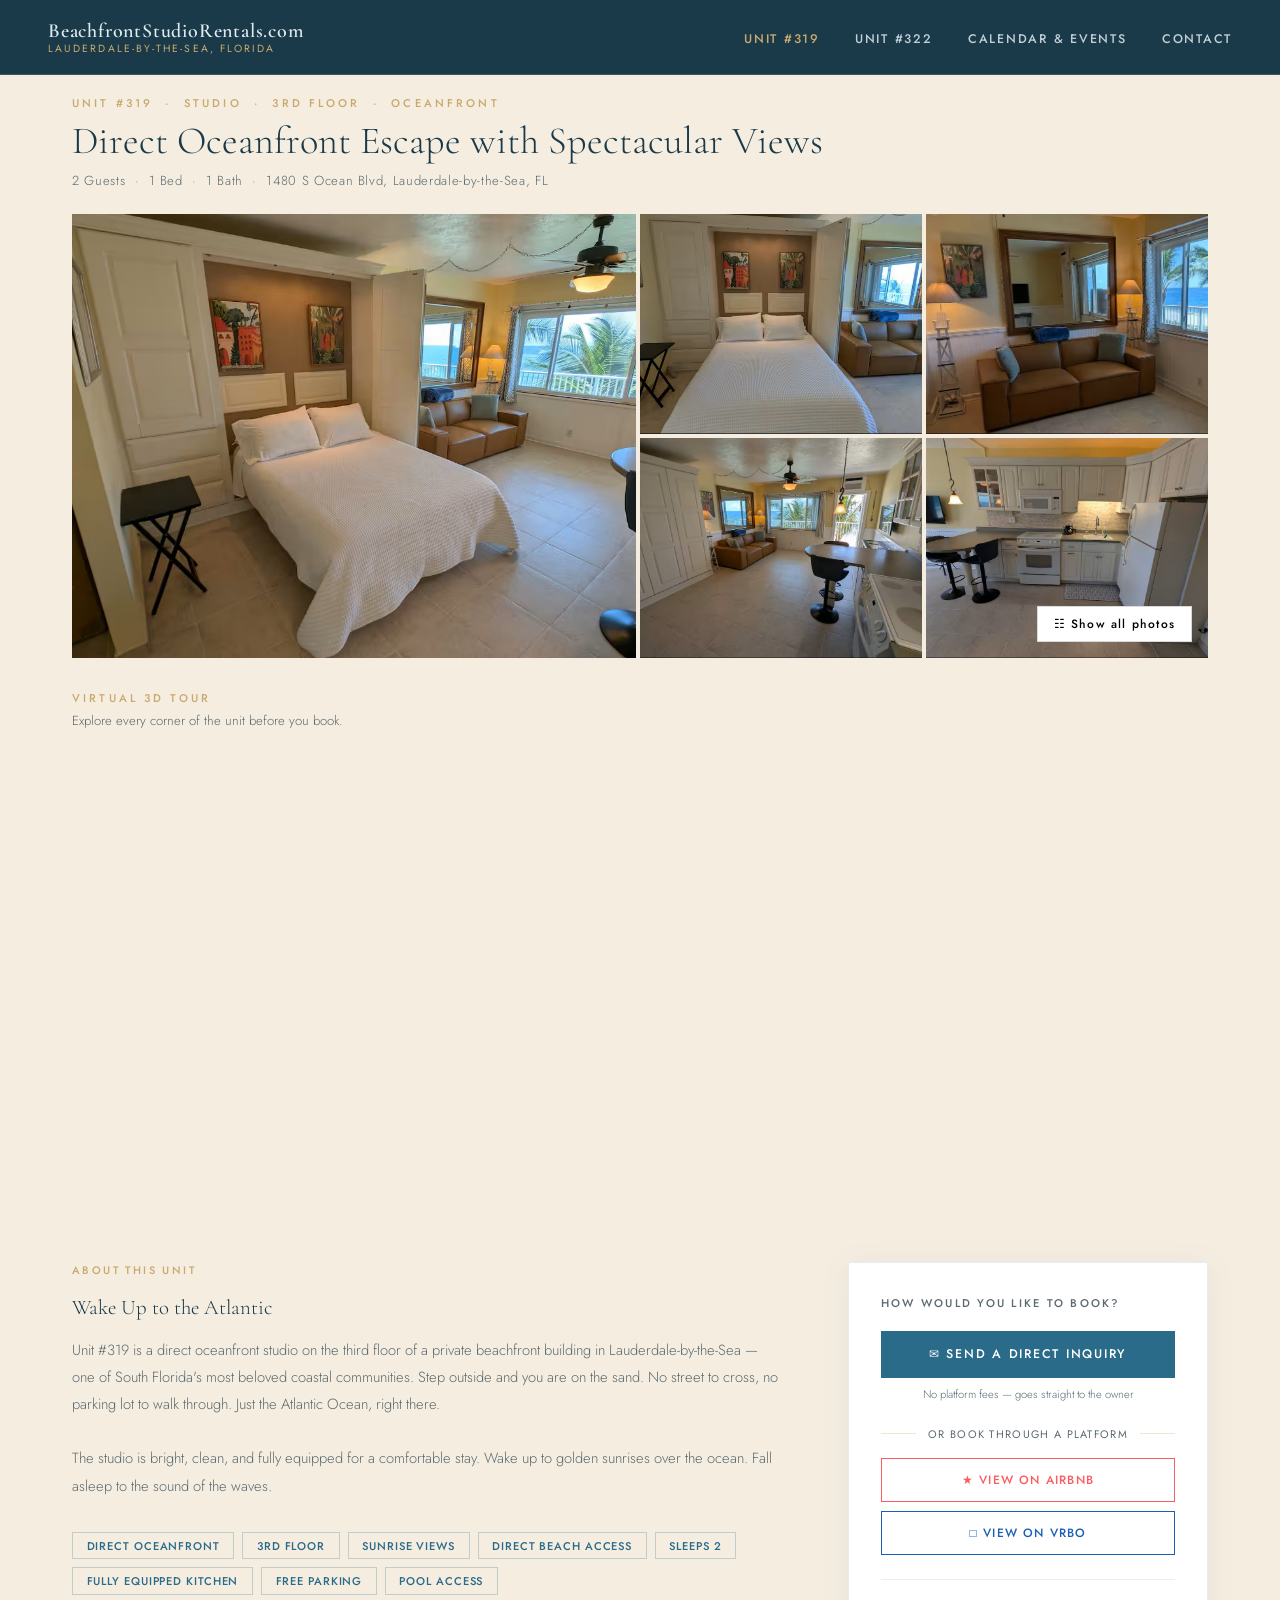
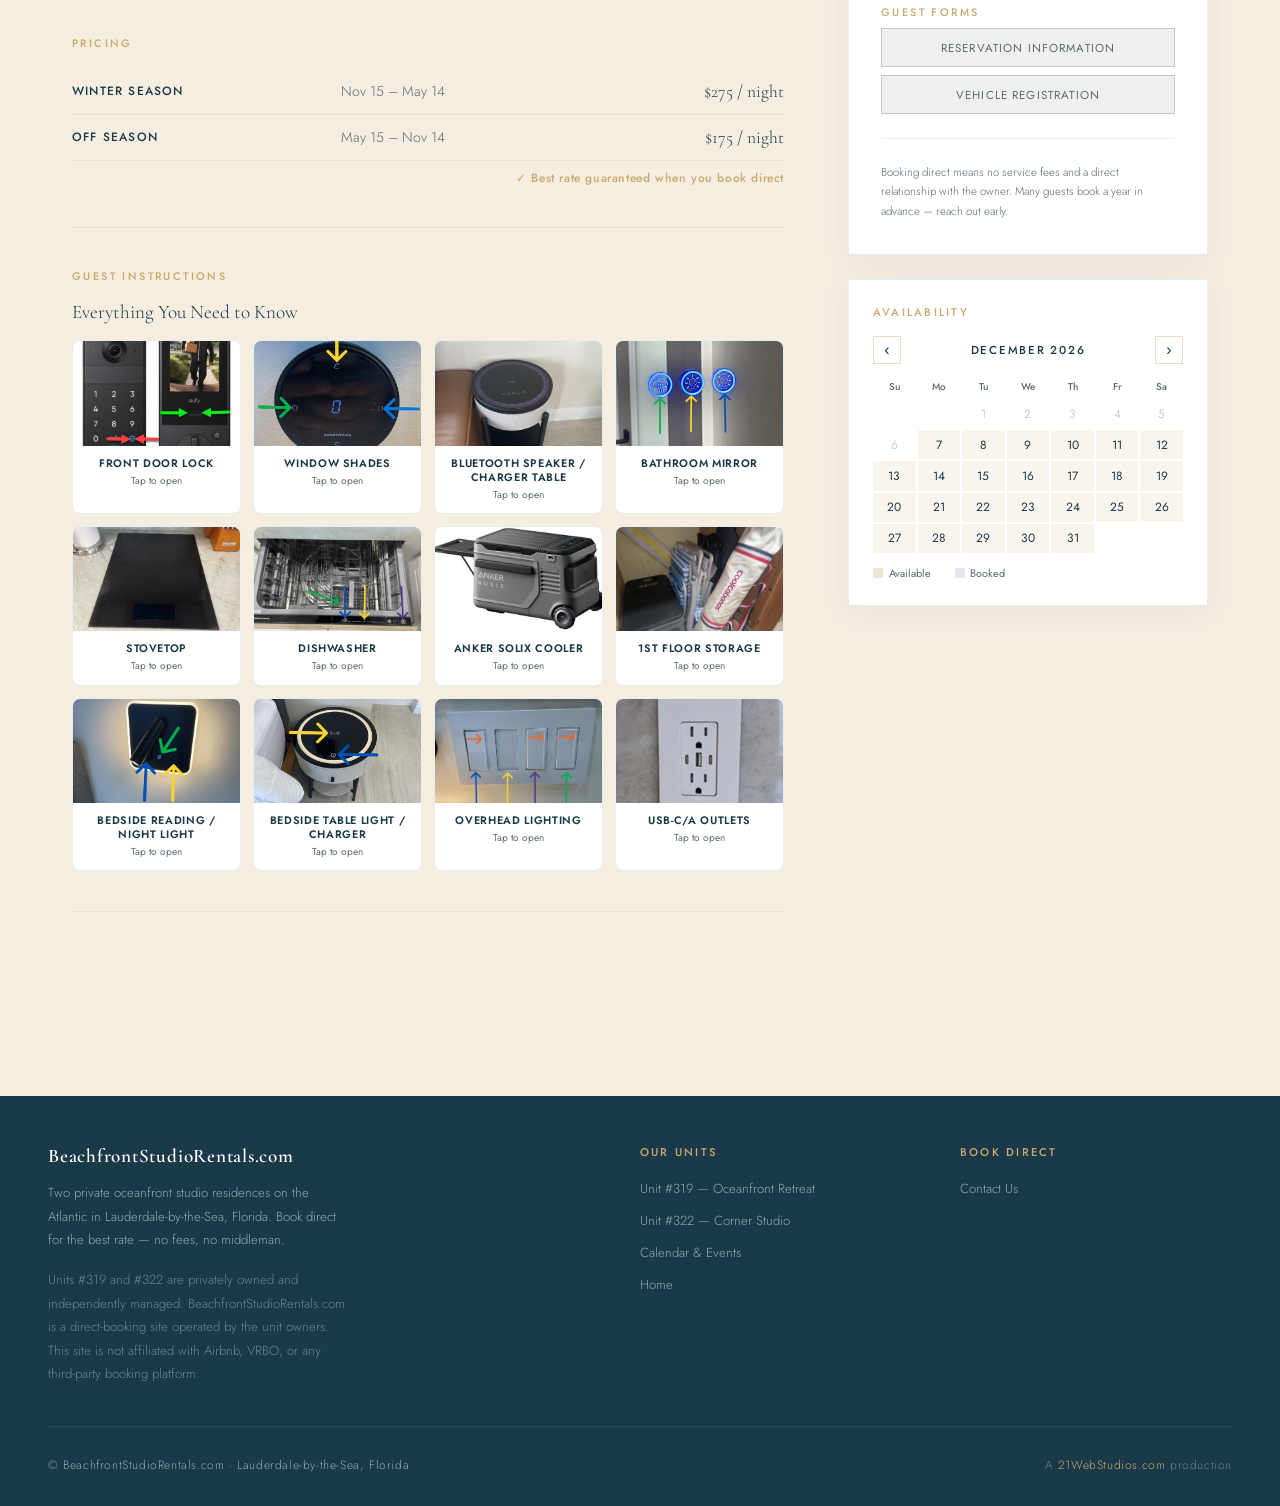
==== commit 559b40c6: "images and new html all" ====
--- a/319.html
+++ b/319.html
@@ -3,140 +3,110 @@
 <head>
   <meta charset="UTF-8"/>
   <meta name="viewport" content="width=device-width,initial-scale=1.0"/>
-  <title>Unit #319 &middot; Beachfront Studio Rentals &middot; Lauderdale-by-the-Sea</title>
+  <title>Unit #319 &middot; BeachfrontStudioRentals.com &middot; Lauderdale-by-the-Sea</title>
   <link href="https://fonts.googleapis.com/css2?family=Cormorant+Garamond:ital,wght@0,300;0,400;0,600;1,300;1,400&family=Jost:wght@300;400;500&display=swap" rel="stylesheet"/>
   <style>
-
     *,*::before,*::after{box-sizing:border-box;margin:0;padding:0;}
-:root{--sand:#f5ede0;--sand-dk:#ede0cc;--ocean:#2a6b8a;--ocean-dk:#1e5470;--foam:#e8f4f8;--deep:#1a3a4a;--gold:#c9a96e;--gold-lt:#e8d5b0;--text:#2c2c2c;--muted:#5a6a70;}
-html{scroll-behavior:smooth;}
-body{font-family:'Jost',sans-serif;background:var(--sand);color:var(--text);overflow-x:hidden;}
-.page-wrap{max-width:1200px;margin:0 auto;padding:95px 2rem 4rem;}
-.unit-eyebrow{font-size:0.7rem;letter-spacing:0.28em;text-transform:uppercase;color:var(--gold);font-weight:500;margin-bottom:0.5rem;}
-.unit-title{font-family:'Cormorant Garamond',serif;font-size:clamp(1.6rem,3vw,2.4rem);font-weight:300;color:var(--deep);line-height:1.15;margin-bottom:0.5rem;}
-.unit-meta{font-size:0.82rem;color:var(--muted);font-weight:300;letter-spacing:0.05em;margin-bottom:1.5rem;}
-.photo-grid{display:grid;grid-template-columns:2fr 1fr 1fr;grid-template-rows:220px 220px;gap:4px;position:relative;cursor:pointer;}
-.photo-grid .main-photo{grid-row:1/3;}
-.photo-grid img{width:100%;height:100%;object-fit:cover;display:block;transition:opacity 0.2s;}
-.photo-grid img:hover{opacity:0.92;}
-.show-all-btn{position:absolute;bottom:1rem;right:1rem;background:white;border:1px solid rgba(0,0,0,0.15);padding:0.5rem 1rem;font-family:'Jost',sans-serif;font-size:0.75rem;font-weight:500;letter-spacing:0.1em;cursor:pointer;display:flex;align-items:center;gap:0.4rem;transition:background 0.2s;z-index:2;}
-.show-all-btn:hover{background:var(--sand);}
-.photo-modal{display:none;position:fixed;inset:0;background:rgba(0,0,0,0.92);z-index:200;overflow-y:auto;padding:2rem;}
-.photo-modal.open{display:block;}
-.photo-modal-inner{max-width:900px;margin:0 auto;}
-.photo-modal-close{position:fixed;top:1.5rem;right:1.5rem;background:none;border:none;color:white;font-size:2rem;cursor:pointer;z-index:201;line-height:1;}
-.photo-modal-inner img{width:100%;display:block;margin-bottom:4px;}
-.matterport-section{margin:2rem 0;}
-.matterport-label{font-size:0.7rem;letter-spacing:0.28em;text-transform:uppercase;color:var(--gold);font-weight:500;margin-bottom:0.3rem;}
-.matterport-sublabel{font-size:0.82rem;color:var(--muted);font-weight:300;margin-bottom:0.75rem;}
-.matterport-embed{width:100%;height:480px;border:none;display:block;}
-.two-col{display:grid;grid-template-columns:1fr 360px;gap:4rem;align-items:start;margin-top:2.5rem;}
-.section-label{font-size:0.7rem;letter-spacing:0.28em;text-transform:uppercase;color:var(--gold);margin-bottom:0.6rem;font-weight:500;}
-.section-title{font-family:'Cormorant Garamond',serif;font-size:1.6rem;font-weight:300;color:var(--deep);margin-bottom:1rem;line-height:1.2;}
-.unit-desc{font-size:0.92rem;line-height:1.85;color:var(--muted);font-weight:300;margin-bottom:2rem;}
-.features-grid{display:flex;flex-wrap:wrap;gap:0.5rem;margin-bottom:2.5rem;}
-.feature-tag{font-size:0.7rem;letter-spacing:0.08em;text-transform:uppercase;color:var(--ocean);border:1px solid rgba(42,107,138,0.25);padding:0.3rem 0.85rem;font-weight:500;}
-.pricing-section{margin-bottom:2.5rem;padding-bottom:2.5rem;border-bottom:1px solid rgba(201,169,110,0.2);}
-.pricing-table{width:100%;border-collapse:collapse;}
-.pricing-table tr{border-bottom:1px solid rgba(201,169,110,0.15);}
-.pricing-table td{padding:0.75rem 0;font-size:0.88rem;color:var(--muted);font-weight:300;}
-.pricing-table td:first-child{font-weight:500;color:var(--deep);text-transform:uppercase;font-size:0.75rem;letter-spacing:0.1em;}
-.pricing-table td:last-child{text-align:right;font-family:'Cormorant Garamond',serif;font-size:1.1rem;color:var(--deep);}
-.best-rate-note{font-size:0.75rem;color:var(--gold);font-weight:500;text-align:right;margin-top:0.5rem;letter-spacing:0.05em;}
-.instructions-section{margin-bottom:2.5rem;padding-bottom:2.5rem;border-bottom:1px solid rgba(201,169,110,0.2);}
-.instr-grid{display:grid;grid-template-columns:repeat(4,1fr);gap:0.75rem;margin-top:1rem;}
-.instr-card{background:white;border:1px solid rgba(42,107,138,0.12);cursor:pointer;transition:box-shadow 0.2s,transform 0.2s;overflow:hidden;}
-.instr-card:hover{box-shadow:0 6px 20px rgba(42,107,138,0.12);transform:translateY(-2px);}
-.instr-thumb{height:90px;overflow:hidden;background:var(--foam);display:flex;align-items:center;justify-content:center;}
-.instr-thumb img{width:100%;height:100%;object-fit:cover;display:block;}
-.instr-thumb-no-img{background:var(--sand-dk);}
-.instr-thumb-no-img span{font-size:1.8rem;color:var(--gold);}
-.instr-label{font-size:0.65rem;letter-spacing:0.1em;text-transform:uppercase;color:var(--deep);font-weight:500;padding:0.5rem 0.6rem;text-align:center;}
-.instr-modal{display:none;position:fixed;inset:0;background:rgba(0,0,0,0.75);z-index:300;align-items:center;justify-content:center;padding:2rem;}
-.instr-modal.open{display:flex;}
-.instr-modal-box{background:var(--sand);max-width:600px;width:100%;padding:2.5rem;position:relative;max-height:90vh;overflow-y:auto;}
-.instr-modal-close{position:absolute;top:1rem;right:1.25rem;background:none;border:none;font-size:1.5rem;cursor:pointer;color:var(--muted);line-height:1;}
-.instr-modal-title{font-family:'Cormorant Garamond',serif;font-size:1.4rem;font-weight:400;color:var(--deep);margin-bottom:1.25rem;}
-.instr-modal-text{font-size:0.88rem;line-height:1.85;color:var(--muted);font-weight:300;}
-.right-col{display:flex;flex-direction:column;gap:1.5rem;position:sticky;top:95px;}
-.booking-card{background:white;border:1px solid rgba(42,107,138,0.12);box-shadow:0 4px 30px rgba(42,107,138,0.07);padding:2rem;}
-.booking-card-title{font-size:0.7rem;letter-spacing:0.2em;text-transform:uppercase;color:var(--muted);margin-bottom:1.25rem;font-weight:500;}
-.btn-direct{display:block;width:100%;background:var(--ocean);color:white;text-align:center;padding:0.9rem 1.5rem;font-family:'Jost',sans-serif;font-size:0.78rem;font-weight:500;letter-spacing:0.14em;text-transform:uppercase;text-decoration:none;transition:background 0.2s;margin-bottom:0.5rem;border:none;cursor:pointer;}
-.btn-direct:hover{background:var(--deep);}
-.btn-note{font-size:0.7rem;color:var(--muted);text-align:center;margin-bottom:1.5rem;font-weight:300;}
-.platform-divider{display:flex;align-items:center;gap:0.75rem;margin-bottom:1rem;font-size:0.68rem;letter-spacing:0.12em;text-transform:uppercase;color:var(--muted);}
-.platform-divider::before,.platform-divider::after{content:'';flex:1;height:1px;background:rgba(201,169,110,0.3);}
-.btn-platform{display:block;width:100%;text-align:center;padding:0.75rem 1.5rem;font-family:'Jost',sans-serif;font-size:0.75rem;font-weight:500;letter-spacing:0.1em;text-transform:uppercase;text-decoration:none;transition:all 0.2s;margin-bottom:0.6rem;border:1.5px solid;}
-.btn-airbnb{color:#ff5a5f;border-color:#ff5a5f;}
-.btn-airbnb:hover{background:#ff5a5f;color:white;}
-.btn-vrbo{color:#1a5fb4;border-color:#1a5fb4;}
-.btn-vrbo:hover{background:#1a5fb4;color:white;}
-.booking-divider{height:1px;background:rgba(201,169,110,0.2);margin:1.5rem 0;}
-.btn-guest{display:block;width:100%;text-align:center;padding:0.65rem 1rem;font-family:'Jost',sans-serif;font-size:0.72rem;font-weight:400;letter-spacing:0.1em;text-transform:uppercase;text-decoration:none;color:var(--muted);border:1px solid rgba(90,106,112,0.3);transition:all 0.2s;margin-bottom:0.5rem;}
-.btn-guest:hover{color:var(--deep);border-color:var(--gold);}
-.booking-note{font-size:0.72rem;color:var(--muted);line-height:1.7;font-weight:300;margin-top:1.5rem;padding-top:1.5rem;border-top:1px solid rgba(201,169,110,0.2);}
-.calendar-card{background:white;border:1px solid rgba(42,107,138,0.12);box-shadow:0 4px 30px rgba(42,107,138,0.07);padding:1.5rem;}
-.calendar-card-title{font-size:0.7rem;letter-spacing:0.2em;text-transform:uppercase;color:var(--gold);margin-bottom:1rem;font-weight:500;}
-.cal-nav{display:flex;align-items:center;justify-content:space-between;margin-bottom:0.75rem;}
-.cal-nav-btn{background:none;border:1px solid rgba(201,169,110,0.4);color:var(--deep);width:28px;height:28px;cursor:pointer;font-size:1rem;display:flex;align-items:center;justify-content:center;transition:background 0.2s;}
-.cal-nav-btn:hover{background:var(--sand);}
-.cal-month-label{font-size:0.72rem;letter-spacing:0.15em;text-transform:uppercase;color:var(--deep);font-weight:500;}
-.cal-grid{display:grid;grid-template-columns:repeat(7,1fr);gap:2px;text-align:center;}
-.cal-day-header{font-size:0.62rem;color:var(--muted);padding:0.2rem;font-weight:500;}
-.cal-day{font-size:0.75rem;padding:0.35rem 0.1rem;}
-.cal-day.available{background:rgba(201,169,110,0.12);color:var(--deep);}
-.cal-day.booked{background:rgba(42,107,138,0.15);color:var(--ocean);text-decoration:line-through;}
-.cal-day.past{color:#ccc;}
-.cal-legend{display:flex;gap:1.5rem;margin-top:0.75rem;font-size:0.68rem;color:var(--muted);}
-.cal-legend span{display:flex;align-items:center;gap:0.35rem;}
-.cal-legend-dot{display:inline-block;width:10px;height:10px;flex-shrink:0;}
-.cal-fallback{font-size:0.82rem;color:var(--muted);padding:0.5rem 0;display:none;}
-.cal-fallback a{color:var(--ocean);}
+    :root{--sand:#f5ede0;--sand-dk:#ede0cc;--ocean:#2a6b8a;--ocean-dk:#1e5470;--foam:#e8f4f8;--deep:#1a3a4a;--gold:#c9a96e;--gold-lt:#e8d5b0;--text:#2c2c2c;--muted:#5a6a70;}
+    html{scroll-behavior:smooth;}
+    body{font-family:'Jost',sans-serif;background:var(--sand);color:var(--text);overflow-x:hidden;}
+    .page-wrap{max-width:1200px;margin:0 auto;padding:95px 2rem 4rem;}
+    .unit-eyebrow{font-size:0.7rem;letter-spacing:0.28em;text-transform:uppercase;color:var(--gold);font-weight:500;margin-bottom:0.5rem;}
+    .unit-title{font-family:'Cormorant Garamond',serif;font-size:clamp(1.6rem,3vw,2.4rem);font-weight:300;color:var(--deep);line-height:1.15;margin-bottom:0.5rem;}
+    .unit-meta{font-size:0.82rem;color:var(--muted);font-weight:300;letter-spacing:0.05em;margin-bottom:1.5rem;}
+    .photo-grid{display:grid;grid-template-columns:2fr 1fr 1fr;grid-template-rows:220px 220px;gap:4px;position:relative;cursor:pointer;}
+    .photo-grid .main-photo{grid-row:1/3;}
+    .photo-grid img{width:100%;height:100%;object-fit:cover;display:block;transition:opacity 0.2s;}
+    .photo-grid img:hover{opacity:0.92;}
+    .show-all-btn{position:absolute;bottom:1rem;right:1rem;background:white;border:1px solid rgba(0,0,0,0.15);padding:0.5rem 1rem;font-family:'Jost',sans-serif;font-size:0.75rem;font-weight:500;letter-spacing:0.1em;cursor:pointer;display:flex;align-items:center;gap:0.4rem;transition:background 0.2s;z-index:2;}
+    .show-all-btn:hover{background:var(--sand);}
+    .photo-modal{display:none;position:fixed;inset:0;background:rgba(0,0,0,0.92);z-index:200;overflow-y:auto;padding:2rem;}
+    .photo-modal.open{display:block;}
+    .photo-modal-inner{max-width:900px;margin:0 auto;}
+    .photo-modal-close{position:fixed;top:1.5rem;right:1.5rem;background:none;border:none;color:white;font-size:2rem;cursor:pointer;z-index:201;line-height:1;}
+    .photo-modal-inner img{width:100%;display:block;margin-bottom:4px;}
+    .matterport-section{margin:2rem 0;}
+    .matterport-label{font-size:0.7rem;letter-spacing:0.28em;text-transform:uppercase;color:var(--gold);font-weight:500;margin-bottom:0.3rem;}
+    .matterport-sublabel{font-size:0.82rem;color:var(--muted);font-weight:300;margin-bottom:0.75rem;}
+    .matterport-embed{width:100%;height:480px;border:none;display:block;}
+    .two-col{display:grid;grid-template-columns:1fr 360px;gap:4rem;align-items:start;margin-top:2.5rem;}
+    .section-label{font-size:0.7rem;letter-spacing:0.28em;text-transform:uppercase;color:var(--gold);margin-bottom:0.6rem;font-weight:500;}
+    .section-title{font-family:'Cormorant Garamond',serif;font-size:1.6rem;font-weight:300;color:var(--deep);margin-bottom:1rem;line-height:1.2;}
+    .unit-desc{font-size:0.92rem;line-height:1.85;color:var(--muted);font-weight:300;margin-bottom:2rem;}
+    .features-grid{display:flex;flex-wrap:wrap;gap:0.5rem;margin-bottom:2.5rem;}
+    .feature-tag{font-size:0.7rem;letter-spacing:0.08em;text-transform:uppercase;color:var(--ocean);border:1px solid rgba(42,107,138,0.25);padding:0.3rem 0.85rem;font-weight:500;}
+    .pricing-section{margin-bottom:2.5rem;padding-bottom:2.5rem;border-bottom:1px solid rgba(201,169,110,0.2);}
+    .pricing-table{width:100%;border-collapse:collapse;}
+    .pricing-table tr{border-bottom:1px solid rgba(201,169,110,0.15);}
+    .pricing-table td{padding:0.75rem 0;font-size:0.88rem;color:var(--muted);font-weight:300;}
+    .pricing-table td:first-child{font-weight:500;color:var(--deep);text-transform:uppercase;font-size:0.75rem;letter-spacing:0.1em;}
+    .pricing-table td:last-child{text-align:right;font-family:'Cormorant Garamond',serif;font-size:1.1rem;color:var(--deep);}
+    .best-rate-note{font-size:0.75rem;color:var(--gold);font-weight:500;text-align:right;margin-top:0.5rem;letter-spacing:0.05em;}
+    .instructions-section{margin-bottom:2.5rem;padding-bottom:2.5rem;border-bottom:1px solid rgba(201,169,110,0.2);}
+    .instr-grid{display:grid;grid-template-columns:repeat(4,1fr);gap:0.75rem;margin-top:1rem;}
+    .instr-card{background:white;border:1px solid rgba(42,107,138,0.12);cursor:pointer;transition:box-shadow 0.2s,transform 0.2s;overflow:hidden;border-radius:8px;}
+    .instr-card:hover{box-shadow:0 6px 20px rgba(42,107,138,0.12);transform:translateY(-2px);}
+    .instr-thumb{position:relative;aspect-ratio:16/10;overflow:hidden;background:var(--foam);display:flex;align-items:center;justify-content:center;text-align:center;}
+    .instr-thumb img{position:absolute;inset:0;width:100%;height:100%;object-fit:cover;display:block;}
+    .instr-missing-fallback{position:absolute;inset:0;display:none;align-items:center;justify-content:center;text-align:center;padding:10px;font-size:0.75rem;font-weight:600;color:var(--muted);background:var(--foam);}
+    .instr-thumb.image-missing .instr-missing-fallback{display:flex;}
+    .instr-thumb.image-missing img{display:none;}
+    .instr-label{padding:10px 10px 12px;text-align:center;font-size:0.68rem;font-weight:600;letter-spacing:0.06em;text-transform:uppercase;color:var(--deep);line-height:1.3;}
+    .instr-tap-hint{margin-top:4px;font-size:0.63rem;font-weight:400;color:var(--muted);text-transform:none;letter-spacing:0;}
+    .guest-modal{display:none;position:fixed;inset:0;background:rgba(0,0,0,0.72);z-index:300;align-items:center;justify-content:center;padding:1.5rem;}
+    .guest-modal.open{display:flex;}
+    .guest-modal-panel{background:var(--sand);max-width:640px;width:100%;max-height:90vh;overflow-y:auto;border-radius:12px;padding:2rem 1.75rem 2rem;position:relative;box-shadow:0 20px 60px rgba(0,0,0,0.3);}
+    .guest-modal-close{position:sticky;top:0;float:right;background:rgba(42,107,138,0.08);border:1px solid rgba(42,107,138,0.2);color:var(--deep);border-radius:6px;padding:0.45rem 0.85rem;cursor:pointer;font-size:0.78rem;font-family:'Jost',sans-serif;font-weight:500;letter-spacing:0.08em;z-index:2;margin-left:1rem;}
+    .guest-modal-close:hover{background:rgba(42,107,138,0.15);}
+    .guest-modal-title{font-family:'Cormorant Garamond',serif;font-size:1.5rem;font-weight:400;color:var(--deep);margin:0 0 1.25rem;text-align:center;clear:both;}
+    .guest-modal-body{max-width:580px;margin:0 auto;}
+    .guest-photo{position:relative;max-width:560px;margin:0 auto 1rem;border-radius:10px;overflow:hidden;border:1px solid rgba(42,107,138,0.12);background:var(--foam);min-height:60px;display:flex;align-items:center;justify-content:center;}
+    .guest-photo img{width:100%;display:block;}
+    .guest-photo .missing-fallback{position:absolute;inset:0;display:none;align-items:center;justify-content:center;text-align:center;padding:16px;font-size:0.9rem;color:var(--muted);background:var(--foam);}
+    .guest-photo.image-missing .missing-fallback{display:flex;}
+    .guest-photo.image-missing img{display:none;}
+    .guest-modal-text{white-space:pre-wrap;line-height:1.75;font-size:0.9rem;color:var(--muted);font-weight:300;text-align:left;max-width:580px;margin:1rem auto 0;}
+    .guest-modal-text a{color:var(--ocean);text-decoration:underline;text-underline-offset:3px;word-break:break-word;}
+    .right-col{display:flex;flex-direction:column;gap:1.5rem;position:sticky;top:95px;}
+    .booking-card{background:white;border:1px solid rgba(42,107,138,0.12);box-shadow:0 4px 30px rgba(42,107,138,0.07);padding:2rem;}
+    .booking-card-title{font-size:0.7rem;letter-spacing:0.2em;text-transform:uppercase;color:var(--muted);margin-bottom:1.25rem;font-weight:500;}
+    .btn-direct{display:block;width:100%;background:var(--ocean);color:white;text-align:center;padding:0.9rem 1.5rem;font-family:'Jost',sans-serif;font-size:0.78rem;font-weight:500;letter-spacing:0.14em;text-transform:uppercase;text-decoration:none;transition:background 0.2s;margin-bottom:0.5rem;border:none;cursor:pointer;}
+    .btn-direct:hover{background:var(--deep);}
+    .btn-note{font-size:0.7rem;color:var(--muted);text-align:center;margin-bottom:1.5rem;font-weight:300;}
+    .platform-divider{display:flex;align-items:center;gap:0.75rem;margin-bottom:1rem;font-size:0.68rem;letter-spacing:0.12em;text-transform:uppercase;color:var(--muted);}
+    .platform-divider::before,.platform-divider::after{content:'';flex:1;height:1px;background:rgba(201,169,110,0.3);}
+    .btn-platform{display:block;width:100%;text-align:center;padding:0.75rem 1.5rem;font-family:'Jost',sans-serif;font-size:0.75rem;font-weight:500;letter-spacing:0.1em;text-transform:uppercase;text-decoration:none;transition:all 0.2s;margin-bottom:0.6rem;border:1.5px solid;}
+    .btn-airbnb{color:#ff5a5f;border-color:#ff5a5f;}
+    .btn-airbnb:hover{background:#ff5a5f;color:white;}
+    .btn-vrbo{color:#1a5fb4;border-color:#1a5fb4;}
+    .btn-vrbo:hover{background:#1a5fb4;color:white;}
+    .booking-divider{height:1px;background:rgba(201,169,110,0.2);margin:1.5rem 0;}
+    .btn-guest{display:block;width:100%;text-align:center;padding:0.65rem 1rem;font-family:'Jost',sans-serif;font-size:0.72rem;font-weight:400;letter-spacing:0.1em;text-transform:uppercase;text-decoration:none;color:var(--muted);border:1px solid rgba(90,106,112,0.3);transition:all 0.2s;margin-bottom:0.5rem;}
+    .btn-guest:hover{color:var(--deep);border-color:var(--gold);}
+    .booking-note{font-size:0.72rem;color:var(--muted);line-height:1.7;font-weight:300;margin-top:1.5rem;padding-top:1.5rem;border-top:1px solid rgba(201,169,110,0.2);}
+    .calendar-card{background:white;border:1px solid rgba(42,107,138,0.12);box-shadow:0 4px 30px rgba(42,107,138,0.07);padding:1.5rem;}
+    .calendar-card-title{font-size:0.7rem;letter-spacing:0.2em;text-transform:uppercase;color:var(--gold);margin-bottom:1rem;font-weight:500;}
+    .cal-nav{display:flex;align-items:center;justify-content:space-between;margin-bottom:0.75rem;}
+    .cal-nav-btn{background:none;border:1px solid rgba(201,169,110,0.4);color:var(--deep);width:28px;height:28px;cursor:pointer;font-size:1rem;display:flex;align-items:center;justify-content:center;transition:background 0.2s;}
+    .cal-nav-btn:hover{background:var(--sand);}
+    .cal-month-label{font-size:0.72rem;letter-spacing:0.15em;text-transform:uppercase;color:var(--deep);font-weight:500;}
+    .cal-grid{display:grid;grid-template-columns:repeat(7,1fr);gap:2px;text-align:center;}
+    .cal-day-header{font-size:0.62rem;color:var(--muted);padding:0.2rem;font-weight:500;}
+    .cal-day{font-size:0.75rem;padding:0.35rem 0.1rem;}
+    .cal-day.available{background:rgba(201,169,110,0.12);color:var(--deep);}
+    .cal-day.booked{background:rgba(42,107,138,0.15);color:var(--ocean);text-decoration:line-through;}
+    .cal-day.past{color:#ccc;}
+    .cal-legend{display:flex;gap:1.5rem;margin-top:0.75rem;font-size:0.68rem;color:var(--muted);}
+    .cal-legend span{display:flex;align-items:center;gap:0.35rem;}
+    .cal-legend-dot{display:inline-block;width:10px;height:10px;flex-shrink:0;}
     nav{position:fixed;top:0;left:0;right:0;z-index:100;display:flex;justify-content:space-between;align-items:center;height:75px;padding:0 3rem;overflow:visible;background:#1a3a4a;border-bottom:1px solid rgba(201,169,110,0.25);}
-.nav-logo{display:flex;align-items:center;gap:0.75rem;text-decoration:none;flex-shrink:0;overflow:visible;}
-.nav-logo-icon{height:55px;width:auto;display:block;}
-.nav-logo-wordmark{height:150px;width:auto;display:block;}
-.nav-links{display:flex;gap:2.2rem;list-style:none;align-items:center;}
-.nav-links a,.nav-links button{text-decoration:none;font-size:0.78rem;font-weight:500;letter-spacing:0.14em;text-transform:uppercase;color:rgba(232,244,248,0.8);transition:color 0.2s;background:none;border:none;cursor:pointer;font-family:'Jost',sans-serif;padding:0;}
-.nav-links a:hover,.nav-links a.active,.nav-links button:hover{color:var(--gold);}
-.nav-toggle{display:none;background:none;border:none;cursor:pointer;flex-direction:column;gap:5px;padding:4px;}
-.nav-toggle span{display:block;width:22px;height:2px;background:rgba(232,244,248,0.8);}
-    .contact-modal{display:none;position:fixed;inset:0;background:rgba(0,0,0,0.65);z-index:400;align-items:center;justify-content:center;padding:2rem;}
-.contact-modal.open{display:flex;}
-.contact-box{background:var(--sand);max-width:540px;width:100%;padding:2.5rem;position:relative;max-height:90vh;overflow-y:auto;}
-.contact-box-close{position:absolute;top:1rem;right:1.25rem;background:none;border:none;font-size:1.5rem;cursor:pointer;color:var(--muted);line-height:1;}
-.contact-box-eyebrow{font-size:0.68rem;letter-spacing:0.25em;text-transform:uppercase;color:var(--gold);font-weight:500;margin-bottom:0.5rem;}
-.contact-box-title{font-family:'Cormorant Garamond',serif;font-size:1.7rem;font-weight:300;color:var(--deep);margin-bottom:1.75rem;line-height:1.2;}
-.contact-form{display:flex;flex-direction:column;gap:0.85rem;}
-.contact-form input,.contact-form select,.contact-form textarea{width:100%;padding:0.75rem 1rem;border:1px solid rgba(42,107,138,0.22);background:white;font-family:'Jost',sans-serif;font-size:0.88rem;color:var(--text);outline:none;transition:border-color 0.2s;resize:none;-webkit-appearance:none;appearance:none;}
-.contact-form input:focus,.contact-form select:focus,.contact-form textarea:focus{border-color:var(--ocean);}
-.contact-form textarea{height:100px;}
-.date-row{display:grid;grid-template-columns:1fr 1fr;gap:0.85rem;}
-.contact-nudge{font-size:0.78rem;color:var(--ocean);font-style:italic;display:none;padding:0.4rem 0.75rem;background:rgba(42,107,138,0.07);border-left:2px solid var(--ocean);}
-.contact-submit{background:var(--ocean);color:white;padding:0.9rem;font-family:'Jost',sans-serif;font-size:0.78rem;font-weight:500;letter-spacing:0.14em;text-transform:uppercase;border:none;cursor:pointer;transition:background 0.2s;width:100%;margin-top:0.25rem;}
-.contact-submit:hover{background:var(--deep);}
-.contact-success{display:none;text-align:center;padding:2rem 0;}
-.contact-success .check{font-size:2.5rem;color:var(--gold);margin-bottom:0.75rem;}
-.contact-success p{font-size:0.92rem;color:var(--muted);font-weight:300;line-height:1.85;}
-    footer{background:#1a3a4a;color:rgba(232,244,248,0.6);padding:3rem 3rem 2rem;margin-top:5rem;}
-.footer-inner{max-width:1200px;margin:0 auto;display:grid;grid-template-columns:2fr 1fr 1fr;gap:3rem;padding-bottom:2.5rem;border-bottom:1px solid rgba(255,255,255,0.08);}
-.footer-brand .footer-logo{font-family:'Cormorant Garamond',serif;font-size:1.2rem;font-weight:600;color:white;letter-spacing:0.04em;margin-bottom:0.8rem;}
-.footer-brand p{font-size:0.82rem;line-height:1.8;font-weight:300;max-width:300px;}
-.footer-legal{font-size:0.75rem;color:rgba(232,244,248,0.4);line-height:1.7;font-weight:300;margin-top:1rem;max-width:300px;}
-.footer-col h4{font-size:0.7rem;letter-spacing:0.2em;text-transform:uppercase;color:var(--gold);margin-bottom:1rem;font-weight:500;}
-.footer-col ul{list-style:none;display:flex;flex-direction:column;gap:0.55rem;}
-.footer-col ul a,.footer-col ul button{font-size:0.82rem;color:rgba(232,244,248,0.6);text-decoration:none;font-weight:300;transition:color 0.2s;background:none;border:none;cursor:pointer;font-family:'Jost',sans-serif;padding:0;text-align:left;}
-.footer-col ul a:hover,.footer-col ul button:hover{color:var(--gold);}
-.footer-bottom{max-width:1200px;margin:1.8rem auto 0;display:flex;justify-content:space-between;align-items:center;flex-wrap:wrap;gap:0.5rem;}
-.footer-bottom p{font-size:0.75rem;font-weight:300;letter-spacing:0.05em;}
-.footer-credit{font-size:0.75rem;font-weight:300;color:rgba(232,244,248,0.4);}
-.footer-credit a{color:var(--gold);text-decoration:none;transition:color 0.2s;}
-.footer-credit a:hover{color:var(--gold-lt);}
-    @media(max-width:1024px){.two-col{grid-template-columns:1fr 320px;gap:2.5rem;}.instr-grid{grid-template-columns:repeat(3,1fr);}}
-@media(max-width:900px){.two-col{grid-template-columns:1fr;gap:2.5rem;}.right-col{position:static;}.footer-inner{grid-template-columns:1fr 1fr;gap:2rem;}.instr-grid{grid-template-columns:repeat(4,1fr);}}
-@media(max-width:768px){nav{padding:0 1.5rem;}.nav-links{display:none;flex-direction:column;position:absolute;top:75px;left:0;right:0;background:#1a3a4a;padding:1.5rem 2rem;gap:1.4rem;border-bottom:1px solid rgba(201,169,110,0.25);}.nav-links.open{display:flex;}.nav-toggle{display:flex;}.nav-logo-icon{height:40px;}.nav-logo-wordmark{height:100px;}.page-wrap{padding:85px 1.25rem 3rem;}.photo-grid{grid-template-columns:1fr 1fr;grid-template-rows:180px 180px;}.photo-grid .main-photo{grid-column:1/3;grid-row:1/2;}.matterport-embed{height:280px;}.instr-grid{grid-template-columns:repeat(2,1fr);}.footer-inner{grid-template-columns:1fr;}.footer-bottom{flex-direction:column;align-items:flex-start;}}
-  
-
+    .nav-logo{font-family:'Cormorant Garamond',serif;font-size:1.25rem;font-weight:600;color:rgba(232,244,248,0.95);text-decoration:none;letter-spacing:0.04em;line-height:1.2;}
+    .nav-logo span{display:block;font-size:0.65rem;font-family:'Jost',sans-serif;font-weight:400;letter-spacing:0.2em;text-transform:uppercase;color:var(--gold);}
+    .nav-links{display:flex;gap:2.2rem;list-style:none;align-items:center;}
+    .nav-links a,.nav-links button{text-decoration:none;font-size:0.78rem;font-weight:500;letter-spacing:0.14em;text-transform:uppercase;color:rgba(232,244,248,0.8);transition:color 0.2s;background:none;border:none;cursor:pointer;font-family:'Jost',sans-serif;padding:0;}
+    .nav-links a:hover,.nav-links a.active,.nav-links button:hover{color:var(--gold);}
+    .nav-toggle{display:none;background:none;border:none;cursor:pointer;flex-direction:column;gap:5px;padding:4px;}
+    .nav-toggle span{display:block;width:22px;height:2px;background:rgba(232,244,248,0.8);}
     .contact-modal{display:none;position:fixed;inset:0;background:rgba(0,0,0,0.65);z-index:400;align-items:center;justify-content:center;padding:2rem;}
     .contact-modal.open{display:flex;}
     .contact-box{background:var(--sand);max-width:540px;width:100%;padding:2.5rem;position:relative;max-height:90vh;overflow-y:auto;}
@@ -154,8 +124,20 @@
     .contact-success{display:none;text-align:center;padding:2rem 0;}
     .contact-success .check{font-size:2.5rem;color:var(--gold);margin-bottom:0.75rem;}
     .contact-success p{font-size:0.92rem;color:var(--muted);font-weight:300;line-height:1.85;}
-
-    /* ── MODAL OVERLAY ── */
+    footer{background:#1a3a4a;color:rgba(232,244,248,0.6);padding:3rem 3rem 2rem;margin-top:5rem;}
+    .footer-inner{max-width:1200px;margin:0 auto;display:grid;grid-template-columns:2fr 1fr 1fr;gap:3rem;padding-bottom:2.5rem;border-bottom:1px solid rgba(255,255,255,0.08);}
+    .footer-brand .footer-logo{font-family:'Cormorant Garamond',serif;font-size:1.2rem;font-weight:600;color:white;letter-spacing:0.04em;margin-bottom:0.8rem;}
+    .footer-brand p{font-size:0.82rem;line-height:1.8;font-weight:300;max-width:300px;}
+    .footer-legal{font-size:0.75rem;color:rgba(232,244,248,0.4);line-height:1.7;font-weight:300;margin-top:1rem;max-width:300px;}
+    .footer-col h4{font-size:0.7rem;letter-spacing:0.2em;text-transform:uppercase;color:var(--gold);margin-bottom:1rem;font-weight:500;}
+    .footer-col ul{list-style:none;display:flex;flex-direction:column;gap:0.55rem;}
+    .footer-col ul a,.footer-col ul button{font-size:0.82rem;color:rgba(232,244,248,0.6);text-decoration:none;font-weight:300;transition:color 0.2s;background:none;border:none;cursor:pointer;font-family:'Jost',sans-serif;padding:0;text-align:left;}
+    .footer-col ul a:hover,.footer-col ul button:hover{color:var(--gold);}
+    .footer-bottom{max-width:1200px;margin:1.8rem auto 0;display:flex;justify-content:space-between;align-items:center;flex-wrap:wrap;gap:0.5rem;}
+    .footer-bottom p{font-size:0.75rem;font-weight:300;letter-spacing:0.05em;}
+    .footer-credit{font-size:0.75rem;font-weight:300;color:rgba(232,244,248,0.4);}
+    .footer-credit a{color:var(--gold);text-decoration:none;transition:color 0.2s;}
+    .footer-credit a:hover{color:var(--gold-lt);}
     .modal-overlay{display:none;position:fixed;inset:0;background:rgba(0,0,0,0.65);z-index:400;overflow-y:auto;padding:2rem 1rem;}
     .modal-overlay.open{display:block;}
     .modal-box{background:var(--sand);max-width:560px;width:100%;margin:2rem auto;padding:2.5rem;position:relative;}
@@ -186,23 +168,20 @@
     .modal-success{display:none;text-align:center;padding:3rem 0;}
     .modal-success .check{font-size:2.5rem;color:var(--gold);margin-bottom:0.75rem;}
     .modal-success p{font-size:0.92rem;color:var(--muted);font-weight:300;line-height:1.85;}
-    @media(max-width:500px){.field-pair{grid-template-columns:1fr;}}
-
     .btn-link{background:none;border:none;cursor:pointer;font-size:0.82rem;color:rgba(232,244,248,0.6);font-family:'Jost',sans-serif;font-weight:300;padding:0;text-align:left;transition:color 0.2s;display:inline;}
     .btn-link:hover{color:var(--gold);}
-    .footer-credit{font-size:0.75rem;font-weight:300;color:rgba(232,244,248,0.4);}
-    .footer-credit a{color:var(--gold);text-decoration:none;}
-    .footer-credit a:hover{color:var(--gold-lt);}
-    .nav-links button{font-size:0.78rem;font-weight:500;letter-spacing:0.14em;text-transform:uppercase;color:rgba(232,244,248,0.8);transition:color 0.2s;background:none;border:none;cursor:pointer;font-family:'Jost',sans-serif;padding:0;}
-    .nav-links button:hover{color:var(--gold);}
+    @media(max-width:1024px){.two-col{grid-template-columns:1fr 320px;gap:2.5rem;}.instr-grid{grid-template-columns:repeat(3,1fr);gap:0.65rem;}}
+    @media(max-width:900px){.two-col{grid-template-columns:1fr;gap:2.5rem;}.right-col{position:static;}.footer-inner{grid-template-columns:1fr 1fr;gap:2rem;}.instr-grid{grid-template-columns:repeat(3,1fr);gap:0.65rem;}}
+    @media(max-width:768px){nav{padding:0 1.5rem;}.nav-links{display:none;flex-direction:column;position:absolute;top:75px;left:0;right:0;background:#1a3a4a;padding:1.5rem 2rem;gap:1.4rem;border-bottom:1px solid rgba(201,169,110,0.25);}.nav-links.open{display:flex;}.nav-toggle{display:flex;}.page-wrap{padding:85px 1.25rem 3rem;}.photo-grid{grid-template-columns:1fr 1fr;grid-template-rows:180px 180px;}.photo-grid .main-photo{grid-column:1/3;grid-row:1/2;}.matterport-embed{height:280px;}.instr-grid{grid-template-columns:repeat(2,1fr);gap:0.5rem;}.guest-modal{padding:0.75rem;}.guest-modal-panel{border-radius:10px;padding:1.5rem 1.25rem;}.guest-photo{max-width:100%;}.footer-inner{grid-template-columns:1fr;}.footer-bottom{flex-direction:column;align-items:flex-start;}}
+    @media(max-width:500px){.field-pair{grid-template-columns:1fr;}}
   </style>
 </head>
 <body>
 
   <nav id="site-nav">
     <a class="nav-logo" href="index.html">
-      <img class="nav-logo-icon" src="[data-uri]" alt="Beachfront Studio Rentals"/>
-      <img class="nav-logo-wordmark" src="[data-uri]" alt="BeachFrontStudioRentals.com"/>
+      BeachfrontStudioRentals.com
+      <span>Lauderdale-by-the-Sea, Florida</span>
     </a>
     <ul class="nav-links" id="nav-links">
       <li><a href="319.html" class="active">Unit #319</a></li><li><a href="322.html">Unit #322</a></li><li><a href="calendar-events.html">Calendar &amp; Events</a></li>
@@ -210,6 +189,7 @@
     </ul>
     <button class="nav-toggle" id="nav-toggle" aria-label="Menu"><span></span><span></span><span></span></button>
   </nav>
+
   <div class="contact-modal" id="contact-modal">
     <div class="contact-box">
       <button class="contact-box-close" id="contact-modal-close">&times;</button>
@@ -242,10 +222,11 @@
       </div>
     </div>
   </div>
+
   <div class="modal-overlay" id="res-overlay">
     <div class="modal-box">
       <button class="modal-close" id="res-close">&times;</button>
-      <p class="modal-eyebrow">Unit #319 &middot; Beachfront Studio Rentals</p>
+      <p class="modal-eyebrow">Unit #319 &middot; BeachfrontStudioRentals.com</p>
       <h2 class="modal-title">Reservation Information</h2>
       <p class="modal-subtitle">Please complete this form as soon as possible. This information is used only for reservation records, communication related to your stay, and an emergency contact if needed.</p>
       <form id="res-form">
@@ -316,6 +297,7 @@
       </div>
     </div>
   </div>
+
   <div class="modal-overlay" id="veh-overlay">
     <div class="modal-box">
       <button class="modal-close" id="veh-close">&times;</button>
@@ -354,7 +336,7 @@
       </form>
       <div class="modal-success" id="veh-success">
         <div class="check">&#10003;</div>
-        <p>Thank you &mdash; your vehicle has been registered. Enjoy your stay at Beachfront Studio Rentals!</p>
+        <p>Thank you &mdash; your vehicle has been registered. Enjoy your stay at BeachfrontStudioRentals.com!</p>
       </div>
     </div>
   </div>
@@ -363,14 +345,80 @@
     <button class="photo-modal-close" id="photo-modal-close">&times;</button>
     <div class="photo-modal-inner" id="photo-modal-inner"></div>
   </div>
-  <div class="instr-modal" id="instr-modal">
-    <div class="instr-modal-box">
-      <button class="instr-modal-close" id="instr-modal-close">&times;</button>
-      <div class="instr-modal-title" id="instr-modal-title"></div>
-      <div id="instr-modal-img"></div>
-      <div class="instr-modal-text" id="instr-modal-text"></div>
-    </div>
-  </div>
+
+  <!-- ── GUEST INSTRUCTION MODALS ── -->
+  <div class="guest-modal" id="gm-front-door-lock" onclick="handleGuestBackdrop(event,'gm-front-door-lock')"><div class="guest-modal-panel"><button class="guest-modal-close" onclick="closeGuestModal('gm-front-door-lock')">Close ✕</button><h2 class="guest-modal-title">How To Use the Front Door Lock</h2><div class="guest-modal-body"><div class="guest-photo"><img src="images/guest/image10.jpg" alt="Front door lock keypad"><div class="missing-fallback">Front door lock keypad</div></div><div class="guest-modal-text">The front door lock is state of the art and does a few fun things, but here is what is important to know:
+1. To Unlock: Enter your code followed by the check button (under the #9 - between the red arrows).
+2. To Lock: Simply press the check button (under the #9 - between the red arrows).
+3. If you would like to see who is outside the door without opening it, this lock has an electronic &quot;peep hole.&quot; To activate the screen, press the button between the green arrows and you will see the other side of the door. The screen takes just a second or two to light up and will automatically dim in approximately 30 seconds.
+4. The door lock has a &quot;doorbell.&quot; It does not affect the locking or unlocking mechanism, but when pressed, it will make a chime sound.</div></div></div></div>
+
+  <div class="guest-modal" id="gm-window-shades" onclick="handleGuestBackdrop(event,'gm-window-shades')"><div class="guest-modal-panel"><button class="guest-modal-close" onclick="closeGuestModal('gm-window-shades')">Close ✕</button><h2 class="guest-modal-title">How To Control the Window Shades</h2><div class="guest-modal-body"><div class="guest-photo"><img src="images/guest/image1.jpg" alt="Window shades controller"><div class="missing-fallback">Window shades controller</div></div><div class="guest-modal-text">This is the controller for the shades of the windows.  Here is how it works:
+
+The number in the middle (0 in the photo) controls both shades when set to 0.  If you push the button on the right side it will change that number from 0 to 1, and if you press it again, it will change to 2, and then up to 8.  0 = both shades.  1 = the shade facing east.  2 = the shade facing south.  3 through 8 do not control anything.
+
+To open the shades, push the button on the top.  To close the shades, push the button on the bottom.  To stop the shade mid-way, push the button on the left side.
+
+You can also spin the side of the controller in a circular fashion to open or close the shades partially.</div></div></div></div>
+
+  <div class="guest-modal" id="gm-bluetooth-speaker" onclick="handleGuestBackdrop(event,'gm-bluetooth-speaker')"><div class="guest-modal-panel"><button class="guest-modal-close" onclick="closeGuestModal('gm-bluetooth-speaker')">Close ✕</button><h2 class="guest-modal-title">How To Use the Bluetooth Speaker / Charger Table</h2><div class="guest-modal-body"><div class="guest-photo"><img src="images/guest/image12.jpg" alt="Bluetooth table speaker"><div class="missing-fallback">Bluetooth table speaker</div></div><div class="guest-photo"><img src="images/guest/image13.jpg" alt="Bluetooth table controls"><div class="missing-fallback">Bluetooth table controls</div></div><div class="guest-photo"><img src="images/guest/image14.jpg" alt="Bluetooth device pairing"><div class="missing-fallback">Bluetooth device pairing</div></div><div class="guest-modal-text">This table next to the couch does a number of things.  It is a wireless charger for your phone (if you have a compatible phone) and it is a Bluetooth Speaker — and a table too!
+
+The touch button above the blue arrow is the power button (long press) and the input source (wireless/wired — wire not included — short press).  The touch button above the yellow arrow scrolls through sound settings (long press) and changes the color lights (short press).  The touch button above the purple arrow is pause/play (short press) and activates Bluetooth pairing (long press).  The buttons above the green arrows are volume control.  The area to the left of the red arrow is the wireless charger.
+
+If the Bluetooth Speaker does not go into pairing mode, try:
+1. Power the table off and back on — it should immediately enter pairing mode.
+2. Unplug from the wall, wait 10 seconds, then reconnect. Once in pairing mode, search for "ATC639" and connect your device.</div></div></div></div>
+
+  <div class="guest-modal" id="gm-bathroom-mirror" onclick="handleGuestBackdrop(event,'gm-bathroom-mirror')"><div class="guest-modal-panel"><button class="guest-modal-close" onclick="closeGuestModal('gm-bathroom-mirror')">Close ✕</button><h2 class="guest-modal-title">How To Control the Bathroom Mirror</h2><div class="guest-modal-body"><div class="guest-photo"><img src="images/guest/image7.jpg" alt="Bathroom mirror controls"><div class="missing-fallback">Bathroom mirror controls</div></div><div class="guest-modal-text">The mirror in the bathroom has a number of settings.
+1. RGB back lighting. One long press turns the lights on. Short presses cycle through color options. A very long press brightens; another very long press dims.
+2. White front lighting. One long press turns the lights on. Short presses cycle 3 white color options. A very long press brightens; another very long press dims.
+3. Mirror heater. One press turns it on; another turns it off. It can be turned on before a shower to prevent fogging, or after a shower to clear fog. The heater auto-shuts off after 15 minutes.</div></div></div></div>
+
+  <div class="guest-modal" id="gm-stovetop" onclick="handleGuestBackdrop(event,'gm-stovetop')"><div class="guest-modal-panel"><button class="guest-modal-close" onclick="closeGuestModal('gm-stovetop')">Close ✕</button><h2 class="guest-modal-title">How To Use the Stovetop</h2><div class="guest-modal-body"><div class="guest-photo"><img src="images/guest/image2.jpg" alt="Stove top overview"><div class="missing-fallback">Stove top overview</div></div><div class="guest-photo"><img src="images/guest/image3.jpg" alt="Stove top power button"><div class="missing-fallback">Stove top power button</div></div><div class="guest-photo"><img src="images/guest/image4.jpg" alt="Stove top outlet"><div class="missing-fallback">Stove top outlet</div></div><div class="guest-modal-text">There is an on/off button on the bottom left side of the stove top.  It is hard to see at first and is touch-activated.  When you press it, the stove top will turn on and you will see the controls appear in the bottom middle.
+
+There are two burners (back and front) and an option to combine them as one larger burner.
+
+This is an induction stove top that will only work with the pans provided in Unit #319 that have magnetic bottoms.</div></div></div></div>
+
+  <div class="guest-modal" id="gm-dishwasher" onclick="handleGuestBackdrop(event,'gm-dishwasher')"><div class="guest-modal-panel"><button class="guest-modal-close" onclick="closeGuestModal('gm-dishwasher')">Close ✕</button><h2 class="guest-modal-title">How To Use the Dishwasher</h2><div class="guest-modal-body"><div class="guest-photo"><img src="images/guest/image6.jpg" alt="Dishwasher controls"><div class="missing-fallback">Dishwasher controls</div></div><div class="guest-modal-text">Here are the best and fastest settings:
+
+First, take one of the provided dish soap pods (under the sink) and place it anywhere in the silverware rack.
+Second, open the drawer — it should activate and light up. If it doesn't, press the arrow button. Once on, select the Light cycle (approximately 35 minutes).
+Third, press the start button (looks like a play button) and then close the drawer IMMEDIATELY. This will start the wash cycle.</div></div></div></div>
+
+  <div class="guest-modal" id="gm-cooler" onclick="handleGuestBackdrop(event,'gm-cooler')"><div class="guest-modal-panel"><button class="guest-modal-close" onclick="closeGuestModal('gm-cooler')">Close ✕</button><h2 class="guest-modal-title">How To Use the Anker SOLIX EverFrost 2 Cooler</h2><div class="guest-modal-body"><div class="guest-photo"><img src="images/guest/image15.jpg" alt="Anker SOLIX EverFrost cooler product view"><div class="missing-fallback">Anker SOLIX EverFrost cooler</div></div><div class="guest-photo"><img src="images/guest/image16.jpg" alt="Anker SOLIX EverFrost cooler closed"><div class="missing-fallback">Cooler closed</div></div><div class="guest-photo"><img src="images/guest/image17.jpg" alt="Anker SOLIX EverFrost cooler open"><div class="missing-fallback">Cooler open</div></div><div class="guest-photo"><img src="images/guest/image18.jpg" alt="Anker SOLIX EverFrost cooler display"><div class="missing-fallback">Cooler display</div></div><div class="guest-photo"><img src="images/guest/image19.jpg" alt="Anker SOLIX EverFrost cooler controls"><div class="missing-fallback">Cooler controls</div></div><div class="guest-modal-text">This is an electric cooler kept in the 1st floor storage unit. The display shows both the set temperature and the current interior temperature. The temperature control buttons adjust the setting. To charge the cooler, there is a charger and outlet in the 1st floor storage. You can also remove the battery and charge it in your unit with a USB-C charger — and use that same USB-C port to charge your devices while the cooler runs.
+
+For full instructions: <a href="https://support.ankersolix.com/s/articlemanual?pn=A17A3" target="_blank" rel="noopener noreferrer">Anker SOLIX EverFrost 2 23L manual</a></div></div></div></div>
+
+  <div class="guest-modal" id="gm-storage" onclick="handleGuestBackdrop(event,'gm-storage')"><div class="guest-modal-panel"><button class="guest-modal-close" onclick="closeGuestModal('gm-storage')">Close ✕</button><h2 class="guest-modal-title">Things in the 1st Floor Storage</h2><div class="guest-modal-body"><div class="guest-photo"><img src="images/guest/image21.jpg" alt="1st floor storage contents"><div class="missing-fallback">1st floor storage contents</div></div><div class="guest-photo"><img src="images/guest/image20.jpg" alt="Cool Cabana on beach"><div class="missing-fallback">Cool Cabana on beach</div></div><div class="guest-photo"><img src="images/guest/image22.jpg" alt="Cool Cabana storage bag"><div class="missing-fallback">Cool Cabana storage bag</div></div><div class="guest-modal-text">The 1st floor storage holds:
+1. The Anker SOLIX Cooler (see separate instructions)
+2. Two beach chairs
+3. Old school beach umbrella
+4. "Sand Warrior" beach wagon with 9" pneumatic beach tires
+5. Red Label Cool Cabana — 8' x 8' (64 sq ft of shade)
+
+Cool Cabana Set-Up Video: <a href="https://youtu.be/MQfDAxPb-eA" target="_blank" rel="noopener noreferrer">https://youtu.be/MQfDAxPb-eA</a>
+Cool Cabana Take-Down Video: <a href="https://youtu.be/d-IZlE9onE8" target="_blank" rel="noopener noreferrer">https://youtu.be/d-IZlE9onE8</a></div></div></div></div>
+
+  <div class="guest-modal" id="gm-bedside-reading-light" onclick="handleGuestBackdrop(event,'gm-bedside-reading-light')"><div class="guest-modal-panel"><button class="guest-modal-close" onclick="closeGuestModal('gm-bedside-reading-light')">Close ✕</button><h2 class="guest-modal-title">How To Use the Bedside Reading / Night Light</h2><div class="guest-modal-body"><div class="guest-photo"><img src="images/guest/image9.jpg" alt="Bedside reading and night light"><div class="missing-fallback">Bedside reading and night light</div></div><div class="guest-modal-text">The bedside lamp has three things to know:
+1. Traditional power outlet.
+2. USB-A and USB-C outlets.
+3. Light control button:
+     a. A single press turns on both the spotlight and the backlight.
+     b. A second press cycles to reading light only.
+     c. A third press cycles to backlight only.
+     d. At any point, a very long press brightens the light. Another very long press dims it. You can leave it at any level.</div></div></div></div>
+
+  <div class="guest-modal" id="gm-bedside-table" onclick="handleGuestBackdrop(event,'gm-bedside-table')"><div class="guest-modal-panel"><button class="guest-modal-close" onclick="closeGuestModal('gm-bedside-table')">Close ✕</button><h2 class="guest-modal-title">How To Use the Bedside Table Light / Charger</h2><div class="guest-modal-body"><div class="guest-photo"><img src="images/guest/image8.jpg" alt="Bedside table light and charger"><div class="missing-fallback">Bedside table light and charger</div></div><div class="guest-modal-text">1. White lighting. One long press turns the lights on. Short presses cycle through 3 white color options. A very long press brightens; another very long press dims. You can leave it at any level.
+2. Wireless phone charger. Place a compatible phone on top of the charging symbol and it will begin charging wirelessly.</div></div></div></div>
+
+  <div class="guest-modal" id="gm-overhead-lighting" onclick="handleGuestBackdrop(event,'gm-overhead-lighting')"><div class="guest-modal-panel"><button class="guest-modal-close" onclick="closeGuestModal('gm-overhead-lighting')">Close ✕</button><h2 class="guest-modal-title">How To Control the Overhead Lighting</h2><div class="guest-modal-body"><div class="guest-photo"><img src="images/guest/image11.jpg" alt="Overhead lighting controls"><div class="missing-fallback">Overhead lighting controls</div></div><div class="guest-modal-text">There are two panels that control the overhead lights — one by the front door and one near the bed.
+
+The panel near the bed has three switches: one controls the lights above the bed, one controls the lights above the kitchen, and one controls the lights above the couch. The AC remote is stored in the panel near the bed as well.
+
+The lit slider on each switch can be slid up or down with a finger to brighten or dim the lights controlled by that switch.</div></div></div></div>
+
+  <div class="guest-modal" id="gm-usb-outlets" onclick="handleGuestBackdrop(event,'gm-usb-outlets')"><div class="guest-modal-panel"><button class="guest-modal-close" onclick="closeGuestModal('gm-usb-outlets')">Close ✕</button><h2 class="guest-modal-title">USB-C/A Outlets</h2><div class="guest-modal-body"><div class="guest-photo"><img src="images/guest/image5.jpg" alt="USB-C and USB-A outlet"><div class="missing-fallback">USB-C and USB-A outlet</div></div><div class="guest-modal-text">Electrical outlets in Unit #319 have USB-C and USB-A chargers built in!</div></div></div></div>
 
   <div class="page-wrap">
     <div class="unit-header">
@@ -379,12 +427,12 @@
       <p class="unit-meta">2 Guests &nbsp;&middot;&nbsp; 1 Bed &nbsp;&middot;&nbsp; 1 Bath &nbsp;&middot;&nbsp; 1480 S Ocean Blvd, Lauderdale-by-the-Sea, FL</p>
     </div>
     <div class="photo-grid" id="photo-grid">
-      <div class="main-photo"><img src="images/319/01.jpg" alt="Unit 319"/></div>
-      <img src="images/319/02.jpg" alt="view 2"/>
-      <img src="images/319/03.jpg" alt="view 3"/>
-      <img src="images/319/04.jpg" alt="view 4"/>
-      <img src="images/319/05.jpg" alt="view 5"/>
-      <button class="show-all-btn" id="show-all-btn">&#9783; Show all 12 photos</button>
+      <div class="main-photo"><img src="images/319/319-Thumb.jpg" alt="Unit 319 — main view"/></div>
+      <img src="images/319/319-Gallery1.jpg" alt="Unit 319 — view 1"/>
+      <img src="images/319/319-Gallery2.jpg" alt="Unit 319 — view 2"/>
+      <img src="images/319/319-Gallery3.jpg" alt="Unit 319 — view 3"/>
+      <img src="images/319/319-Gallery4.jpg" alt="Unit 319 — view 4"/>
+      <button class="show-all-btn" id="show-all-btn">&#9783; Show all photos</button>
     </div>
     <div class="matterport-section">
       <p class="matterport-label">Virtual 3D Tour</p>
@@ -405,16 +453,20 @@
         <div class="instructions-section">
           <p class="section-label">Guest Instructions</p>
           <h3 class="section-title" style="font-size:1.2rem;">Everything You Need to Know</h3>
-          <div class="instr-grid"><div class="instr-card" onclick="openInstr(0)"><div class="instr-thumb"><img src="images/guest/image1.jpeg" alt="Window Shades"/></div><div class="instr-label">Window Shades</div></div>
-<div class="instr-card" onclick="openInstr(1)"><div class="instr-thumb"><img src="images/guest/image2.jpeg" alt="Stove Top"/></div><div class="instr-label">Stove Top</div></div>
-<div class="instr-card" onclick="openInstr(2)"><div class="instr-thumb"><img src="images/guest/image5.jpeg" alt="Dishwasher"/></div><div class="instr-label">Dishwasher</div></div>
-<div class="instr-card" onclick="openInstr(3)"><div class="instr-thumb"><img src="images/guest/image6.jpeg" alt="Bathroom Mirror"/></div><div class="instr-label">Bathroom Mirror</div></div>
-<div class="instr-card" onclick="openInstr(4)"><div class="instr-thumb"><img src="images/guest/image7.jpeg" alt="Bedside Table Light"/></div><div class="instr-label">Bedside Table Light</div></div>
-<div class="instr-card" onclick="openInstr(5)"><div class="instr-thumb"><img src="images/guest/image8.jpeg" alt="Bedside Lamp"/></div><div class="instr-label">Bedside Lamp</div></div>
-<div class="instr-card" onclick="openInstr(6)"><div class="instr-thumb"><img src="images/guest/image9.jpeg" alt="Overhead Lighting"/></div><div class="instr-label">Overhead Lighting</div></div>
-<div class="instr-card" onclick="openInstr(7)"><div class="instr-thumb instr-thumb-no-img"><span>&#8505;</span></div><div class="instr-label">Parking</div></div>
-<div class="instr-card" onclick="openInstr(8)"><div class="instr-thumb instr-thumb-no-img"><span>&#8505;</span></div><div class="instr-label">House Rules</div></div>
-<div class="instr-card" onclick="openInstr(9)"><div class="instr-thumb instr-thumb-no-img"><span>&#8505;</span></div><div class="instr-label">Check-In & Check-Out</div></div></div>
+          <div class="instr-grid">
+            <div class="instr-card" onclick="openGuestModal('gm-front-door-lock')"><div class="instr-thumb"><img src="images/guest/image10.jpg" alt="Front door lock keypad"><div class="instr-missing-fallback">Front Door Lock</div></div><div class="instr-label">Front Door Lock<div class="instr-tap-hint">Tap to open</div></div></div>
+            <div class="instr-card" onclick="openGuestModal('gm-window-shades')"><div class="instr-thumb"><img src="images/guest/image1.jpg" alt="Window shades controller"><div class="instr-missing-fallback">Window Shades</div></div><div class="instr-label">Window Shades<div class="instr-tap-hint">Tap to open</div></div></div>
+            <div class="instr-card" onclick="openGuestModal('gm-bluetooth-speaker')"><div class="instr-thumb"><img src="images/guest/image12.jpg" alt="Bluetooth speaker charger table"><div class="instr-missing-fallback">Bluetooth Speaker / Charger Table</div></div><div class="instr-label">Bluetooth Speaker / Charger Table<div class="instr-tap-hint">Tap to open</div></div></div>
+            <div class="instr-card" onclick="openGuestModal('gm-bathroom-mirror')"><div class="instr-thumb"><img src="images/guest/image7.jpg" alt="Bathroom mirror controls"><div class="instr-missing-fallback">Bathroom Mirror</div></div><div class="instr-label">Bathroom Mirror<div class="instr-tap-hint">Tap to open</div></div></div>
+            <div class="instr-card" onclick="openGuestModal('gm-stovetop')"><div class="instr-thumb"><img src="images/guest/image2.jpg" alt="Stove top overview"><div class="instr-missing-fallback">Stovetop</div></div><div class="instr-label">Stovetop<div class="instr-tap-hint">Tap to open</div></div></div>
+            <div class="instr-card" onclick="openGuestModal('gm-dishwasher')"><div class="instr-thumb"><img src="images/guest/image6.jpg" alt="Dishwasher controls"><div class="instr-missing-fallback">Dishwasher</div></div><div class="instr-label">Dishwasher<div class="instr-tap-hint">Tap to open</div></div></div>
+            <div class="instr-card" onclick="openGuestModal('gm-cooler')"><div class="instr-thumb"><img src="images/guest/image15.jpg" alt="Anker SOLIX cooler"><div class="instr-missing-fallback">Anker SOLIX Cooler</div></div><div class="instr-label">Anker SOLIX Cooler<div class="instr-tap-hint">Tap to open</div></div></div>
+            <div class="instr-card" onclick="openGuestModal('gm-storage')"><div class="instr-thumb"><img src="images/guest/image21.jpg" alt="1st floor storage"><div class="instr-missing-fallback">1st Floor Storage</div></div><div class="instr-label">1st Floor Storage<div class="instr-tap-hint">Tap to open</div></div></div>
+            <div class="instr-card" onclick="openGuestModal('gm-bedside-reading-light')"><div class="instr-thumb"><img src="images/guest/image9.jpg" alt="Bedside reading night light"><div class="instr-missing-fallback">Bedside Reading / Night Light</div></div><div class="instr-label">Bedside Reading / Night Light<div class="instr-tap-hint">Tap to open</div></div></div>
+            <div class="instr-card" onclick="openGuestModal('gm-bedside-table')"><div class="instr-thumb"><img src="images/guest/image8.jpg" alt="Bedside table light charger"><div class="instr-missing-fallback">Bedside Table Light / Charger</div></div><div class="instr-label">Bedside Table Light / Charger<div class="instr-tap-hint">Tap to open</div></div></div>
+            <div class="instr-card" onclick="openGuestModal('gm-overhead-lighting')"><div class="instr-thumb"><img src="images/guest/image11.jpg" alt="Overhead lighting controls"><div class="instr-missing-fallback">Overhead Lighting</div></div><div class="instr-label">Overhead Lighting<div class="instr-tap-hint">Tap to open</div></div></div>
+            <div class="instr-card" onclick="openGuestModal('gm-usb-outlets')"><div class="instr-thumb"><img src="images/guest/image5.jpg" alt="USB-C and USB-A outlet"><div class="instr-missing-fallback">USB-C/A Outlets</div></div><div class="instr-label">USB-C/A Outlets<div class="instr-tap-hint">Tap to open</div></div></div>
+          </div>
         </div>
       </div>
       <div class="right-col">
@@ -451,7 +503,7 @@
   <footer>
     <div class="footer-inner">
       <div class="footer-brand">
-        <div class="footer-logo">Beachfront Studio Rentals</div>
+        <div class="footer-logo">BeachfrontStudioRentals.com</div>
         <p>Two private oceanfront studio residences on the Atlantic in Lauderdale-by-the-Sea, Florida. Book direct for the best rate &mdash; no fees, no middleman.</p>
         <p class="footer-legal">Units #319 and #322 are privately owned and independently managed. BeachfrontStudioRentals.com is a direct-booking site operated by the unit owners. This site is not affiliated with Airbnb, VRBO, or any third-party booking platform.</p>
       </div>
@@ -472,7 +524,7 @@
       </div>
     </div>
     <div class="footer-bottom">
-      <p>&copy; Beachfront Studio Rentals &middot; Lauderdale-by-the-Sea, Florida</p>
+      <p>&copy; BeachfrontStudioRentals.com &middot; Lauderdale-by-the-Sea, Florida</p>
       <p class="footer-credit">A <a href="https://21webstudios.com" target="_blank">21WebStudios.com</a> production</p>
     </div>
   </footer>
@@ -489,7 +541,7 @@
       });
     });
 
-    // Contact modal open — from nav, footer, and any inline trigger
+    // Contact modal
     function openContactModal() {
       document.getElementById('contact-form').style.display = 'flex';
       document.getElementById('contact-success').style.display = 'none';
@@ -498,8 +550,7 @@
     }
     document.getElementById('nav-contact-btn').addEventListener('click', openContactModal);
     document.getElementById('footer-contact-btn').addEventListener('click', openContactModal);
-
-    // Contact modal close
+    document.getElementById('booking-contact-btn').addEventListener('click', openContactModal);
     document.getElementById('contact-modal-close').addEventListener('click', function() {
       document.getElementById('contact-modal').classList.remove('open');
       document.body.style.overflow = '';
@@ -531,11 +582,7 @@
       } catch(err) { btn.textContent = 'Send Inquiry →'; btn.disabled = false; alert('Something went wrong. Please try again.'); }
     });
 
-
-    // Booking card contact button
-    document.getElementById('booking-contact-btn').addEventListener('click', openContactModal);
-
-    // Reservation modal — exact same pattern as test page
+    // Reservation modal
     document.getElementById('res-btn').addEventListener('click', function() {
       document.getElementById('res-overlay').classList.add('open');
       document.body.style.overflow = 'hidden';
@@ -559,7 +606,7 @@
       } catch(err) { btn.textContent = 'Submit Reservation Information →'; btn.disabled = false; alert('Something went wrong. Please try again.'); }
     });
 
-    // Vehicle modal — exact same pattern as test page
+    // Vehicle modal
     document.getElementById('veh-btn').addEventListener('click', function() {
       document.getElementById('veh-overlay').classList.add('open');
       document.body.style.overflow = 'hidden';
@@ -594,7 +641,8 @@
     window.addEventListener('hashchange', handleHash);
 
     // Photo modal
-    var allPhotos = Array.from({length:12}, function(_, i) { return 'images/319/' + String(i+1).padStart(2,'0') + '.jpg'; });
+    var allPhotos = ['images/319/319-Thumb.jpg'];
+    for (var i = 1; i <= 10; i++) { allPhotos.push('images/319/319-Gallery' + i + '.jpg'); }
     var photoModal = document.getElementById('photo-modal');
     function openPhotoModal() {
       document.getElementById('photo-modal-inner').innerHTML = allPhotos.map(function(s,i) { return '<img src="' + s + '" alt="photo ' + (i+1) + '" />'; }).join('');
@@ -604,17 +652,48 @@
     document.getElementById('photo-grid').addEventListener('click', openPhotoModal);
     document.getElementById('photo-modal-close').addEventListener('click', function() { photoModal.classList.remove('open'); document.body.style.overflow = ''; });
 
-    // Instruction modal
-    var instrData = [{title:'Window Shades',img:'images/guest/image1.jpeg',text:'The controller number in the middle (0) controls both shades. Press the right button to switch to 1 (east-facing) or 2 (south-facing). Top button opens, bottom closes, left stops mid-way. Spin the side to partially open or close.'},{title:'Stove Top',img:'images/guest/image2.jpeg',text:'The on/off button is on the bottom left — touch-activated and hard to see at first. Once on, controls appear in the bottom middle. Induction only — works with the magnetic-bottom pans provided.'},{title:'Dishwasher',img:'images/guest/image5.jpeg',text:'Place a soap pod in the silverware rack. Open drawer to activate — press arrow button if needed. Select Light cycle (~35 min), press play, close drawer immediately.'},{title:'Bathroom Mirror',img:'images/guest/image6.jpeg',text:'Long press top button for RGB backlighting. Long press middle for white front lighting. Bottom button activates mirror heater — prevents or clears fog, auto-shuts off after 15 minutes.'},{title:'Bedside Table Light',img:'images/guest/image7.jpeg',text:'Long press left button for white light — short presses cycle 3 color temps. Right side has a wireless phone charger.'},{title:'Bedside Lamp',img:'images/guest/image8.jpeg',text:'Single press = both spotlight and backlight. Second press = reading light only. Third press = backlight only. Long press brightens or dims.'},{title:'Overhead Lighting',img:'images/guest/image9.jpeg',text:'Two panels control overhead lights — by the front door and near the bed. The lit slider dims or brightens that zone by sliding up or down.'},{title:'Parking',img:'',text:'One parking space included. Pull forward as far as possible within the lines. Commercial vehicles, trailers, and oversized vehicles not permitted overnight.'},{title:'House Rules',img:'',text:'Strictly non-smoking. Maximum 2 guests. No pets. No parties. Keep common areas clear. Pool hours dawn to dusk.'},{title:'Check-In & Check-Out',img:'',text:'Check-in 4:00 PM. Check-out 10:00 AM. Access code provided prior to arrival. Leave unit as found.'}];
-    function openInstr(i) {
-      var item = instrData[i];
-      document.getElementById('instr-modal-title').textContent = item.title;
-      document.getElementById('instr-modal-img').innerHTML = item.img ? '<img src="' + item.img + '" alt="' + item.title + '" style="width:100%;max-height:400px;object-fit:contain;margin-bottom:1.25rem;display:block;"/>' : '';
-      document.getElementById('instr-modal-text').textContent = item.text;
-      document.getElementById('instr-modal').classList.add('open'); document.body.style.overflow = 'hidden';
+    // Guest instruction modals
+    function openGuestModal(id) {
+      var modal = document.getElementById(id);
+      if (!modal) return;
+      modal.classList.add('open');
+      document.body.style.overflow = 'hidden';
     }
-    document.getElementById('instr-modal-close').addEventListener('click', function() { document.getElementById('instr-modal').classList.remove('open'); document.body.style.overflow = ''; });
-    document.getElementById('instr-modal').addEventListener('click', function(e) { if (e.target === this) { this.classList.remove('open'); document.body.style.overflow = ''; } });
+    function closeGuestModal(id) {
+      var modal = document.getElementById(id);
+      if (!modal) return;
+      modal.classList.remove('open');
+      document.body.style.overflow = '';
+    }
+    function handleGuestBackdrop(event, id) {
+      if (event.target.id === id) { closeGuestModal(id); }
+    }
+    document.addEventListener('keydown', function(e) {
+      if (e.key === 'Escape') {
+        document.querySelectorAll('.guest-modal.open').forEach(function(m) { m.classList.remove('open'); });
+        document.body.style.overflow = '';
+      }
+    });
+    document.querySelectorAll('.instr-thumb img').forEach(function(img) {
+      img.addEventListener('error', function() {
+        var parent = img.parentElement;
+        if (parent) parent.classList.add('image-missing');
+      });
+      if (img.complete && img.naturalWidth === 0) {
+        var parent = img.parentElement;
+        if (parent) parent.classList.add('image-missing');
+      }
+    });
+    document.querySelectorAll('.guest-photo img').forEach(function(img) {
+      img.addEventListener('error', function() {
+        var parent = img.parentElement;
+        if (parent) parent.classList.add('image-missing');
+      });
+      if (img.complete && img.naturalWidth === 0) {
+        var parent = img.parentElement;
+        if (parent) parent.classList.add('image-missing');
+      }
+    });
 
     // Calendar
     var calOffset = 0, calBooked = new Set();
@@ -656,6 +735,7 @@
         renderCal();
       } catch(e) { /* calendar unavailable */ }
     })();
+
   </script>
 </body>
-</html>+</html>
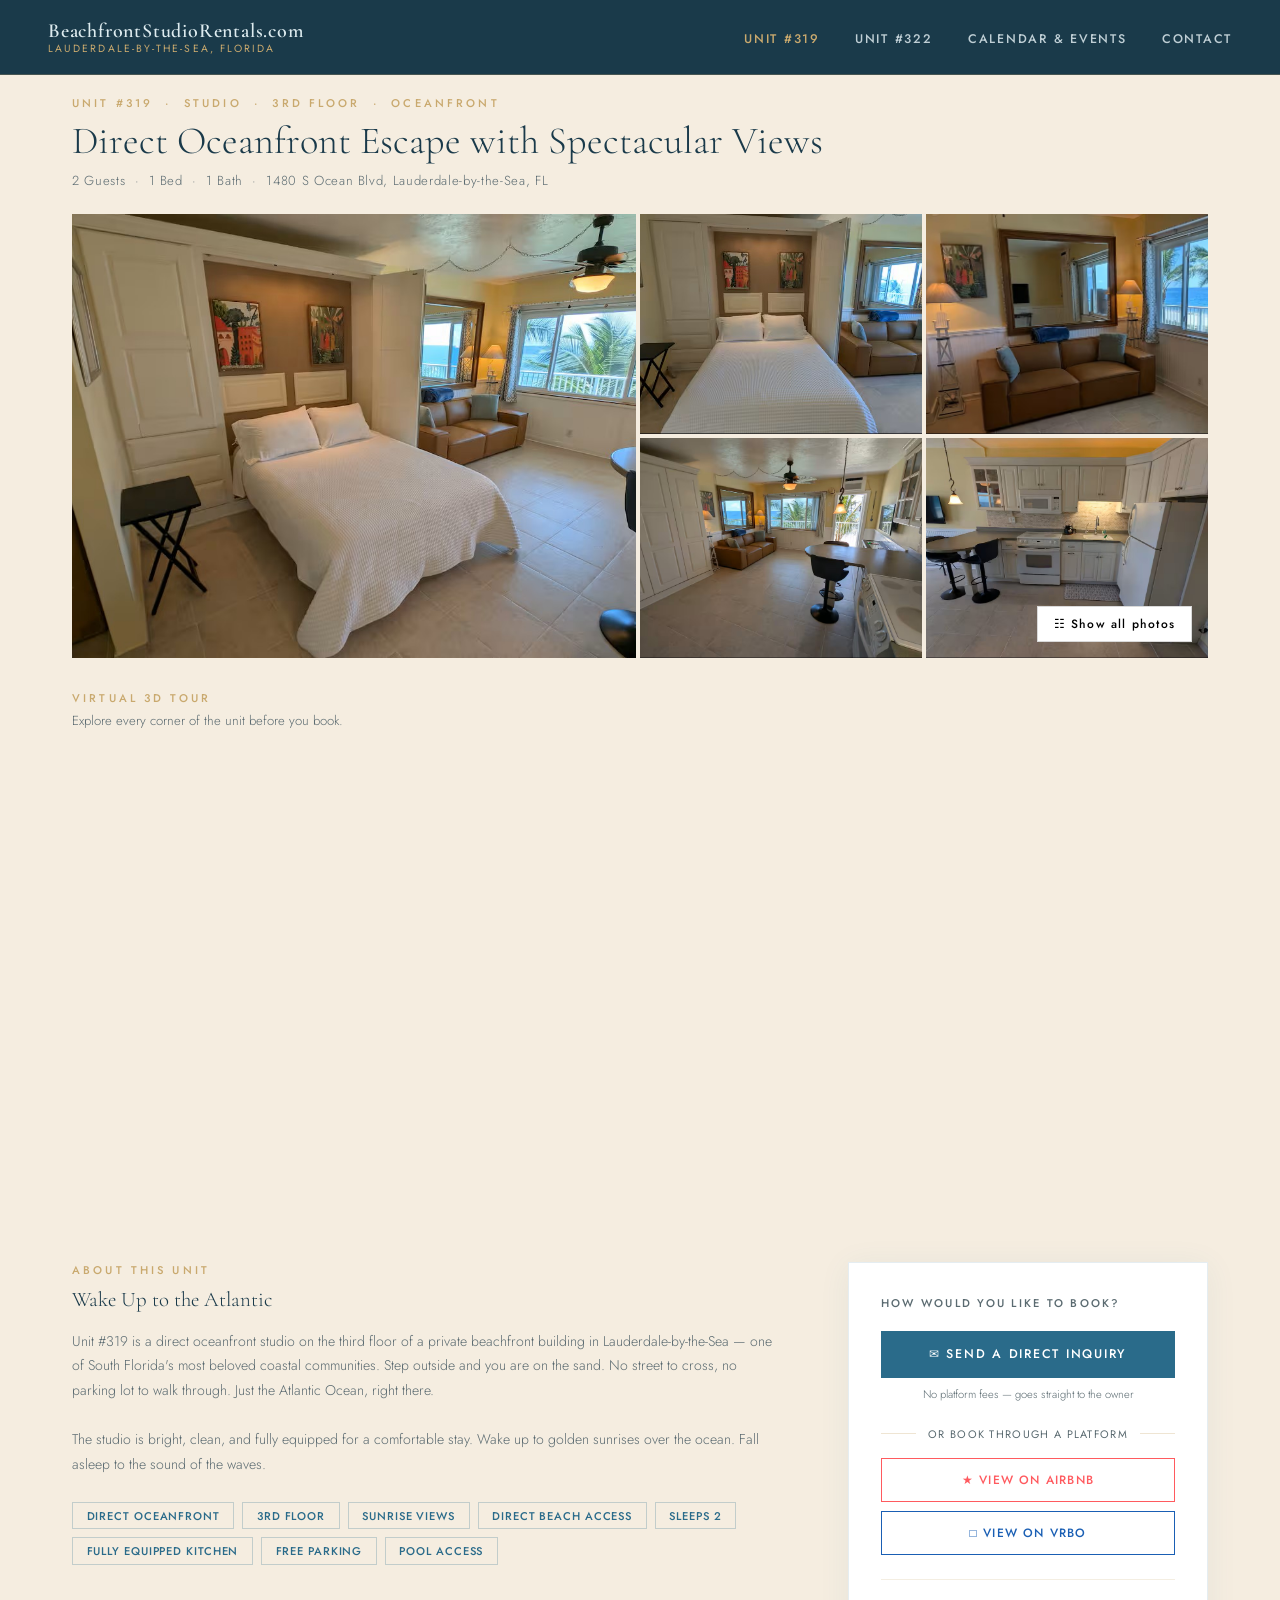
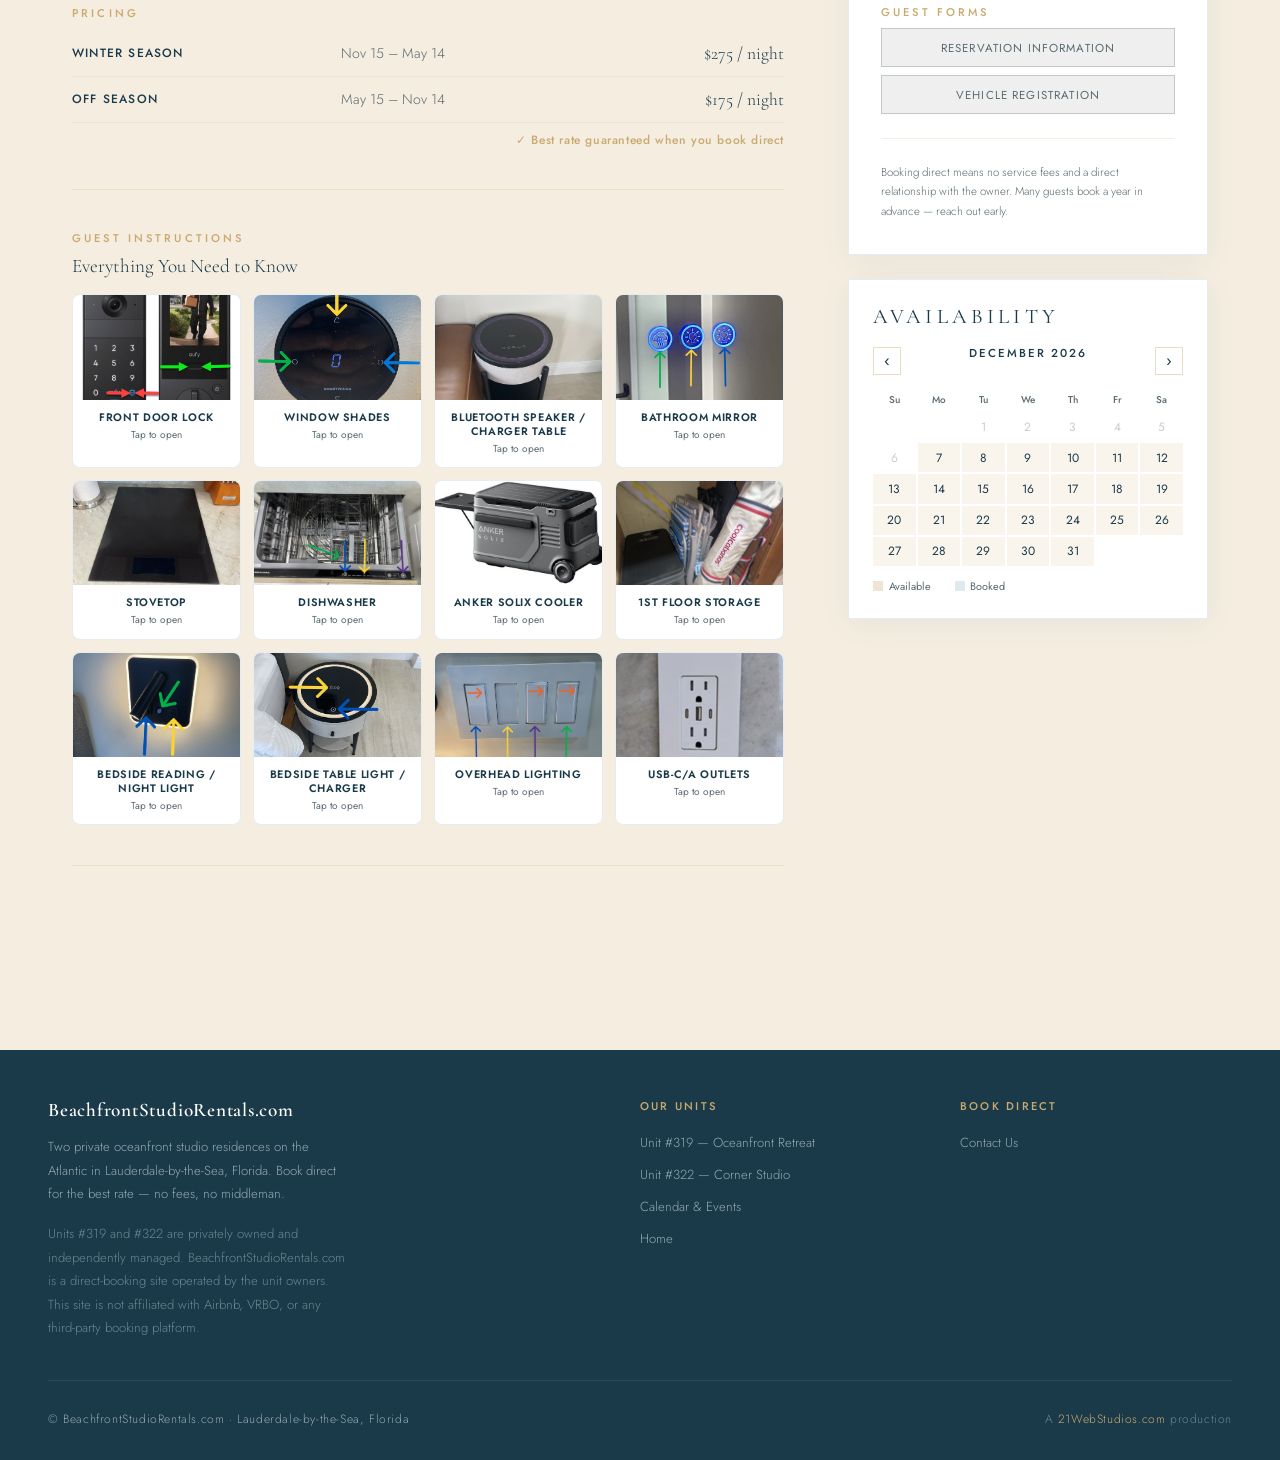
==== commit 5b35e696: "styles add and cleanup new html" ====
--- a/319.html
+++ b/319.html
@@ -5,176 +5,7 @@
   <meta name="viewport" content="width=device-width,initial-scale=1.0"/>
   <title>Unit #319 &middot; BeachfrontStudioRentals.com &middot; Lauderdale-by-the-Sea</title>
   <link href="https://fonts.googleapis.com/css2?family=Cormorant+Garamond:ital,wght@0,300;0,400;0,600;1,300;1,400&family=Jost:wght@300;400;500&display=swap" rel="stylesheet"/>
-  <style>
-    *,*::before,*::after{box-sizing:border-box;margin:0;padding:0;}
-    :root{--sand:#f5ede0;--sand-dk:#ede0cc;--ocean:#2a6b8a;--ocean-dk:#1e5470;--foam:#e8f4f8;--deep:#1a3a4a;--gold:#c9a96e;--gold-lt:#e8d5b0;--text:#2c2c2c;--muted:#5a6a70;}
-    html{scroll-behavior:smooth;}
-    body{font-family:'Jost',sans-serif;background:var(--sand);color:var(--text);overflow-x:hidden;}
-    .page-wrap{max-width:1200px;margin:0 auto;padding:95px 2rem 4rem;}
-    .unit-eyebrow{font-size:0.7rem;letter-spacing:0.28em;text-transform:uppercase;color:var(--gold);font-weight:500;margin-bottom:0.5rem;}
-    .unit-title{font-family:'Cormorant Garamond',serif;font-size:clamp(1.6rem,3vw,2.4rem);font-weight:300;color:var(--deep);line-height:1.15;margin-bottom:0.5rem;}
-    .unit-meta{font-size:0.82rem;color:var(--muted);font-weight:300;letter-spacing:0.05em;margin-bottom:1.5rem;}
-    .photo-grid{display:grid;grid-template-columns:2fr 1fr 1fr;grid-template-rows:220px 220px;gap:4px;position:relative;cursor:pointer;}
-    .photo-grid .main-photo{grid-row:1/3;}
-    .photo-grid img{width:100%;height:100%;object-fit:cover;display:block;transition:opacity 0.2s;}
-    .photo-grid img:hover{opacity:0.92;}
-    .show-all-btn{position:absolute;bottom:1rem;right:1rem;background:white;border:1px solid rgba(0,0,0,0.15);padding:0.5rem 1rem;font-family:'Jost',sans-serif;font-size:0.75rem;font-weight:500;letter-spacing:0.1em;cursor:pointer;display:flex;align-items:center;gap:0.4rem;transition:background 0.2s;z-index:2;}
-    .show-all-btn:hover{background:var(--sand);}
-    .photo-modal{display:none;position:fixed;inset:0;background:rgba(0,0,0,0.92);z-index:200;overflow-y:auto;padding:2rem;}
-    .photo-modal.open{display:block;}
-    .photo-modal-inner{max-width:900px;margin:0 auto;}
-    .photo-modal-close{position:fixed;top:1.5rem;right:1.5rem;background:none;border:none;color:white;font-size:2rem;cursor:pointer;z-index:201;line-height:1;}
-    .photo-modal-inner img{width:100%;display:block;margin-bottom:4px;}
-    .matterport-section{margin:2rem 0;}
-    .matterport-label{font-size:0.7rem;letter-spacing:0.28em;text-transform:uppercase;color:var(--gold);font-weight:500;margin-bottom:0.3rem;}
-    .matterport-sublabel{font-size:0.82rem;color:var(--muted);font-weight:300;margin-bottom:0.75rem;}
-    .matterport-embed{width:100%;height:480px;border:none;display:block;}
-    .two-col{display:grid;grid-template-columns:1fr 360px;gap:4rem;align-items:start;margin-top:2.5rem;}
-    .section-label{font-size:0.7rem;letter-spacing:0.28em;text-transform:uppercase;color:var(--gold);margin-bottom:0.6rem;font-weight:500;}
-    .section-title{font-family:'Cormorant Garamond',serif;font-size:1.6rem;font-weight:300;color:var(--deep);margin-bottom:1rem;line-height:1.2;}
-    .unit-desc{font-size:0.92rem;line-height:1.85;color:var(--muted);font-weight:300;margin-bottom:2rem;}
-    .features-grid{display:flex;flex-wrap:wrap;gap:0.5rem;margin-bottom:2.5rem;}
-    .feature-tag{font-size:0.7rem;letter-spacing:0.08em;text-transform:uppercase;color:var(--ocean);border:1px solid rgba(42,107,138,0.25);padding:0.3rem 0.85rem;font-weight:500;}
-    .pricing-section{margin-bottom:2.5rem;padding-bottom:2.5rem;border-bottom:1px solid rgba(201,169,110,0.2);}
-    .pricing-table{width:100%;border-collapse:collapse;}
-    .pricing-table tr{border-bottom:1px solid rgba(201,169,110,0.15);}
-    .pricing-table td{padding:0.75rem 0;font-size:0.88rem;color:var(--muted);font-weight:300;}
-    .pricing-table td:first-child{font-weight:500;color:var(--deep);text-transform:uppercase;font-size:0.75rem;letter-spacing:0.1em;}
-    .pricing-table td:last-child{text-align:right;font-family:'Cormorant Garamond',serif;font-size:1.1rem;color:var(--deep);}
-    .best-rate-note{font-size:0.75rem;color:var(--gold);font-weight:500;text-align:right;margin-top:0.5rem;letter-spacing:0.05em;}
-    .instructions-section{margin-bottom:2.5rem;padding-bottom:2.5rem;border-bottom:1px solid rgba(201,169,110,0.2);}
-    .instr-grid{display:grid;grid-template-columns:repeat(4,1fr);gap:0.75rem;margin-top:1rem;}
-    .instr-card{background:white;border:1px solid rgba(42,107,138,0.12);cursor:pointer;transition:box-shadow 0.2s,transform 0.2s;overflow:hidden;border-radius:8px;}
-    .instr-card:hover{box-shadow:0 6px 20px rgba(42,107,138,0.12);transform:translateY(-2px);}
-    .instr-thumb{position:relative;aspect-ratio:16/10;overflow:hidden;background:var(--foam);display:flex;align-items:center;justify-content:center;text-align:center;}
-    .instr-thumb img{position:absolute;inset:0;width:100%;height:100%;object-fit:cover;display:block;}
-    .instr-missing-fallback{position:absolute;inset:0;display:none;align-items:center;justify-content:center;text-align:center;padding:10px;font-size:0.75rem;font-weight:600;color:var(--muted);background:var(--foam);}
-    .instr-thumb.image-missing .instr-missing-fallback{display:flex;}
-    .instr-thumb.image-missing img{display:none;}
-    .instr-label{padding:10px 10px 12px;text-align:center;font-size:0.68rem;font-weight:600;letter-spacing:0.06em;text-transform:uppercase;color:var(--deep);line-height:1.3;}
-    .instr-tap-hint{margin-top:4px;font-size:0.63rem;font-weight:400;color:var(--muted);text-transform:none;letter-spacing:0;}
-    .guest-modal{display:none;position:fixed;inset:0;background:rgba(0,0,0,0.72);z-index:300;align-items:center;justify-content:center;padding:1.5rem;}
-    .guest-modal.open{display:flex;}
-    .guest-modal-panel{background:var(--sand);max-width:640px;width:100%;max-height:90vh;overflow-y:auto;border-radius:12px;padding:2rem 1.75rem 2rem;position:relative;box-shadow:0 20px 60px rgba(0,0,0,0.3);}
-    .guest-modal-close{position:sticky;top:0;float:right;background:rgba(42,107,138,0.08);border:1px solid rgba(42,107,138,0.2);color:var(--deep);border-radius:6px;padding:0.45rem 0.85rem;cursor:pointer;font-size:0.78rem;font-family:'Jost',sans-serif;font-weight:500;letter-spacing:0.08em;z-index:2;margin-left:1rem;}
-    .guest-modal-close:hover{background:rgba(42,107,138,0.15);}
-    .guest-modal-title{font-family:'Cormorant Garamond',serif;font-size:1.5rem;font-weight:400;color:var(--deep);margin:0 0 1.25rem;text-align:center;clear:both;}
-    .guest-modal-body{max-width:580px;margin:0 auto;}
-    .guest-photo{position:relative;max-width:560px;margin:0 auto 1rem;border-radius:10px;overflow:hidden;border:1px solid rgba(42,107,138,0.12);background:var(--foam);min-height:60px;display:flex;align-items:center;justify-content:center;}
-    .guest-photo img{width:100%;display:block;}
-    .guest-photo .missing-fallback{position:absolute;inset:0;display:none;align-items:center;justify-content:center;text-align:center;padding:16px;font-size:0.9rem;color:var(--muted);background:var(--foam);}
-    .guest-photo.image-missing .missing-fallback{display:flex;}
-    .guest-photo.image-missing img{display:none;}
-    .guest-modal-text{white-space:pre-wrap;line-height:1.75;font-size:0.9rem;color:var(--muted);font-weight:300;text-align:left;max-width:580px;margin:1rem auto 0;}
-    .guest-modal-text a{color:var(--ocean);text-decoration:underline;text-underline-offset:3px;word-break:break-word;}
-    .right-col{display:flex;flex-direction:column;gap:1.5rem;position:sticky;top:95px;}
-    .booking-card{background:white;border:1px solid rgba(42,107,138,0.12);box-shadow:0 4px 30px rgba(42,107,138,0.07);padding:2rem;}
-    .booking-card-title{font-size:0.7rem;letter-spacing:0.2em;text-transform:uppercase;color:var(--muted);margin-bottom:1.25rem;font-weight:500;}
-    .btn-direct{display:block;width:100%;background:var(--ocean);color:white;text-align:center;padding:0.9rem 1.5rem;font-family:'Jost',sans-serif;font-size:0.78rem;font-weight:500;letter-spacing:0.14em;text-transform:uppercase;text-decoration:none;transition:background 0.2s;margin-bottom:0.5rem;border:none;cursor:pointer;}
-    .btn-direct:hover{background:var(--deep);}
-    .btn-note{font-size:0.7rem;color:var(--muted);text-align:center;margin-bottom:1.5rem;font-weight:300;}
-    .platform-divider{display:flex;align-items:center;gap:0.75rem;margin-bottom:1rem;font-size:0.68rem;letter-spacing:0.12em;text-transform:uppercase;color:var(--muted);}
-    .platform-divider::before,.platform-divider::after{content:'';flex:1;height:1px;background:rgba(201,169,110,0.3);}
-    .btn-platform{display:block;width:100%;text-align:center;padding:0.75rem 1.5rem;font-family:'Jost',sans-serif;font-size:0.75rem;font-weight:500;letter-spacing:0.1em;text-transform:uppercase;text-decoration:none;transition:all 0.2s;margin-bottom:0.6rem;border:1.5px solid;}
-    .btn-airbnb{color:#ff5a5f;border-color:#ff5a5f;}
-    .btn-airbnb:hover{background:#ff5a5f;color:white;}
-    .btn-vrbo{color:#1a5fb4;border-color:#1a5fb4;}
-    .btn-vrbo:hover{background:#1a5fb4;color:white;}
-    .booking-divider{height:1px;background:rgba(201,169,110,0.2);margin:1.5rem 0;}
-    .btn-guest{display:block;width:100%;text-align:center;padding:0.65rem 1rem;font-family:'Jost',sans-serif;font-size:0.72rem;font-weight:400;letter-spacing:0.1em;text-transform:uppercase;text-decoration:none;color:var(--muted);border:1px solid rgba(90,106,112,0.3);transition:all 0.2s;margin-bottom:0.5rem;}
-    .btn-guest:hover{color:var(--deep);border-color:var(--gold);}
-    .booking-note{font-size:0.72rem;color:var(--muted);line-height:1.7;font-weight:300;margin-top:1.5rem;padding-top:1.5rem;border-top:1px solid rgba(201,169,110,0.2);}
-    .calendar-card{background:white;border:1px solid rgba(42,107,138,0.12);box-shadow:0 4px 30px rgba(42,107,138,0.07);padding:1.5rem;}
-    .calendar-card-title{font-size:0.7rem;letter-spacing:0.2em;text-transform:uppercase;color:var(--gold);margin-bottom:1rem;font-weight:500;}
-    .cal-nav{display:flex;align-items:center;justify-content:space-between;margin-bottom:0.75rem;}
-    .cal-nav-btn{background:none;border:1px solid rgba(201,169,110,0.4);color:var(--deep);width:28px;height:28px;cursor:pointer;font-size:1rem;display:flex;align-items:center;justify-content:center;transition:background 0.2s;}
-    .cal-nav-btn:hover{background:var(--sand);}
-    .cal-month-label{font-size:0.72rem;letter-spacing:0.15em;text-transform:uppercase;color:var(--deep);font-weight:500;}
-    .cal-grid{display:grid;grid-template-columns:repeat(7,1fr);gap:2px;text-align:center;}
-    .cal-day-header{font-size:0.62rem;color:var(--muted);padding:0.2rem;font-weight:500;}
-    .cal-day{font-size:0.75rem;padding:0.35rem 0.1rem;}
-    .cal-day.available{background:rgba(201,169,110,0.12);color:var(--deep);}
-    .cal-day.booked{background:rgba(42,107,138,0.15);color:var(--ocean);text-decoration:line-through;}
-    .cal-day.past{color:#ccc;}
-    .cal-legend{display:flex;gap:1.5rem;margin-top:0.75rem;font-size:0.68rem;color:var(--muted);}
-    .cal-legend span{display:flex;align-items:center;gap:0.35rem;}
-    .cal-legend-dot{display:inline-block;width:10px;height:10px;flex-shrink:0;}
-    nav{position:fixed;top:0;left:0;right:0;z-index:100;display:flex;justify-content:space-between;align-items:center;height:75px;padding:0 3rem;overflow:visible;background:#1a3a4a;border-bottom:1px solid rgba(201,169,110,0.25);}
-    .nav-logo{font-family:'Cormorant Garamond',serif;font-size:1.25rem;font-weight:600;color:rgba(232,244,248,0.95);text-decoration:none;letter-spacing:0.04em;line-height:1.2;}
-    .nav-logo span{display:block;font-size:0.65rem;font-family:'Jost',sans-serif;font-weight:400;letter-spacing:0.2em;text-transform:uppercase;color:var(--gold);}
-    .nav-links{display:flex;gap:2.2rem;list-style:none;align-items:center;}
-    .nav-links a,.nav-links button{text-decoration:none;font-size:0.78rem;font-weight:500;letter-spacing:0.14em;text-transform:uppercase;color:rgba(232,244,248,0.8);transition:color 0.2s;background:none;border:none;cursor:pointer;font-family:'Jost',sans-serif;padding:0;}
-    .nav-links a:hover,.nav-links a.active,.nav-links button:hover{color:var(--gold);}
-    .nav-toggle{display:none;background:none;border:none;cursor:pointer;flex-direction:column;gap:5px;padding:4px;}
-    .nav-toggle span{display:block;width:22px;height:2px;background:rgba(232,244,248,0.8);}
-    .contact-modal{display:none;position:fixed;inset:0;background:rgba(0,0,0,0.65);z-index:400;align-items:center;justify-content:center;padding:2rem;}
-    .contact-modal.open{display:flex;}
-    .contact-box{background:var(--sand);max-width:540px;width:100%;padding:2.5rem;position:relative;max-height:90vh;overflow-y:auto;}
-    .contact-box-close{position:absolute;top:1rem;right:1.25rem;background:none;border:none;font-size:1.5rem;cursor:pointer;color:var(--muted);line-height:1;}
-    .contact-box-eyebrow{font-size:0.68rem;letter-spacing:0.25em;text-transform:uppercase;color:var(--gold);font-weight:500;margin-bottom:0.5rem;}
-    .contact-box-title{font-family:'Cormorant Garamond',serif;font-size:1.7rem;font-weight:300;color:var(--deep);margin-bottom:1.75rem;line-height:1.2;}
-    .contact-form{display:flex;flex-direction:column;gap:0.85rem;}
-    .contact-form input,.contact-form select,.contact-form textarea{width:100%;padding:0.75rem 1rem;border:1px solid rgba(42,107,138,0.22);background:white;font-family:'Jost',sans-serif;font-size:0.88rem;color:var(--text);outline:none;transition:border-color 0.2s;resize:none;-webkit-appearance:none;appearance:none;}
-    .contact-form input:focus,.contact-form select:focus,.contact-form textarea:focus{border-color:var(--ocean);}
-    .contact-form textarea{height:100px;}
-    .date-row{display:grid;grid-template-columns:1fr 1fr;gap:0.85rem;}
-    .contact-nudge{font-size:0.78rem;color:var(--ocean);font-style:italic;display:none;padding:0.4rem 0.75rem;background:rgba(42,107,138,0.07);border-left:2px solid var(--ocean);}
-    .contact-submit{background:var(--ocean);color:white;padding:0.9rem;font-family:'Jost',sans-serif;font-size:0.78rem;font-weight:500;letter-spacing:0.14em;text-transform:uppercase;border:none;cursor:pointer;transition:background 0.2s;width:100%;margin-top:0.25rem;}
-    .contact-submit:hover{background:var(--deep);}
-    .contact-success{display:none;text-align:center;padding:2rem 0;}
-    .contact-success .check{font-size:2.5rem;color:var(--gold);margin-bottom:0.75rem;}
-    .contact-success p{font-size:0.92rem;color:var(--muted);font-weight:300;line-height:1.85;}
-    footer{background:#1a3a4a;color:rgba(232,244,248,0.6);padding:3rem 3rem 2rem;margin-top:5rem;}
-    .footer-inner{max-width:1200px;margin:0 auto;display:grid;grid-template-columns:2fr 1fr 1fr;gap:3rem;padding-bottom:2.5rem;border-bottom:1px solid rgba(255,255,255,0.08);}
-    .footer-brand .footer-logo{font-family:'Cormorant Garamond',serif;font-size:1.2rem;font-weight:600;color:white;letter-spacing:0.04em;margin-bottom:0.8rem;}
-    .footer-brand p{font-size:0.82rem;line-height:1.8;font-weight:300;max-width:300px;}
-    .footer-legal{font-size:0.75rem;color:rgba(232,244,248,0.4);line-height:1.7;font-weight:300;margin-top:1rem;max-width:300px;}
-    .footer-col h4{font-size:0.7rem;letter-spacing:0.2em;text-transform:uppercase;color:var(--gold);margin-bottom:1rem;font-weight:500;}
-    .footer-col ul{list-style:none;display:flex;flex-direction:column;gap:0.55rem;}
-    .footer-col ul a,.footer-col ul button{font-size:0.82rem;color:rgba(232,244,248,0.6);text-decoration:none;font-weight:300;transition:color 0.2s;background:none;border:none;cursor:pointer;font-family:'Jost',sans-serif;padding:0;text-align:left;}
-    .footer-col ul a:hover,.footer-col ul button:hover{color:var(--gold);}
-    .footer-bottom{max-width:1200px;margin:1.8rem auto 0;display:flex;justify-content:space-between;align-items:center;flex-wrap:wrap;gap:0.5rem;}
-    .footer-bottom p{font-size:0.75rem;font-weight:300;letter-spacing:0.05em;}
-    .footer-credit{font-size:0.75rem;font-weight:300;color:rgba(232,244,248,0.4);}
-    .footer-credit a{color:var(--gold);text-decoration:none;transition:color 0.2s;}
-    .footer-credit a:hover{color:var(--gold-lt);}
-    .modal-overlay{display:none;position:fixed;inset:0;background:rgba(0,0,0,0.65);z-index:400;overflow-y:auto;padding:2rem 1rem;}
-    .modal-overlay.open{display:block;}
-    .modal-box{background:var(--sand);max-width:560px;width:100%;margin:2rem auto;padding:2.5rem;position:relative;}
-    .modal-close{position:absolute;top:1rem;right:1.25rem;background:none;border:none;font-size:1.5rem;cursor:pointer;color:var(--muted);line-height:1;}
-    .modal-eyebrow{font-size:0.68rem;letter-spacing:0.25em;text-transform:uppercase;color:var(--gold);font-weight:500;margin-bottom:0.4rem;}
-    .modal-title{font-family:'Cormorant Garamond',serif;font-size:1.7rem;font-weight:300;color:var(--deep);margin-bottom:0.4rem;}
-    .modal-subtitle{font-size:0.84rem;color:var(--muted);font-weight:300;line-height:1.7;margin-bottom:2rem;}
-    .form-section{margin-bottom:1.75rem;padding-bottom:1.75rem;border-bottom:1px solid rgba(201,169,110,0.25);}
-    .form-section:last-of-type{border-bottom:none;margin-bottom:0;padding-bottom:0;}
-    .section-label{display:block;font-size:0.68rem;letter-spacing:0.22em;text-transform:uppercase;color:var(--gold);font-weight:500;margin-bottom:1.1rem;}
-    .field{display:flex;flex-direction:column;gap:0.3rem;margin-bottom:0.9rem;}
-    .field:last-child{margin-bottom:0;}
-    .field label{font-size:0.72rem;letter-spacing:0.08em;text-transform:uppercase;color:var(--deep);font-weight:500;}
-    .field input,.field select{width:100%;padding:0.72rem 0.95rem;border:1px solid rgba(42,107,138,0.25);background:white;font-family:'Jost',sans-serif;font-size:0.88rem;color:var(--text);outline:none;transition:border-color 0.2s;-webkit-appearance:none;appearance:none;box-sizing:border-box;}
-    .field input:focus,.field select:focus{border-color:var(--ocean);}
-    .field-pair{display:grid;grid-template-columns:1fr 1fr;gap:0.85rem;margin-bottom:0.9rem;}
-    .field-pair .field{margin-bottom:0;}
-    .upload-note{font-size:0.75rem;color:var(--muted);font-weight:300;line-height:1.6;margin-top:0.4rem;font-style:italic;}
-    .rules-list{list-style:none;display:flex;flex-direction:column;gap:0.75rem;margin-bottom:1.25rem;}
-    .rules-list li{font-size:0.81rem;line-height:1.75;color:var(--muted);font-weight:300;padding-left:1.2rem;position:relative;}
-    .rules-list li::before{content:'·';position:absolute;left:0;color:var(--gold);font-size:1.1rem;line-height:1.4;}
-    .ack-block{display:flex;flex-direction:column;gap:0.65rem;margin-bottom:1rem;}
-    .ack-row{display:flex;align-items:flex-start;gap:0.65rem;}
-    .ack-row input[type=checkbox]{width:16px;height:16px;flex-shrink:0;margin-top:0.15rem;accent-color:var(--ocean);}
-    .ack-row span{font-size:0.82rem;color:var(--muted);font-weight:300;line-height:1.6;}
-    .form-submit{background:var(--ocean);color:white;padding:0.9rem;font-family:'Jost',sans-serif;font-size:0.78rem;font-weight:500;letter-spacing:0.14em;text-transform:uppercase;border:none;cursor:pointer;transition:background 0.2s;width:100%;margin-top:0.75rem;}
-    .form-submit:hover{background:var(--deep);}
-    .modal-success{display:none;text-align:center;padding:3rem 0;}
-    .modal-success .check{font-size:2.5rem;color:var(--gold);margin-bottom:0.75rem;}
-    .modal-success p{font-size:0.92rem;color:var(--muted);font-weight:300;line-height:1.85;}
-    .btn-link{background:none;border:none;cursor:pointer;font-size:0.82rem;color:rgba(232,244,248,0.6);font-family:'Jost',sans-serif;font-weight:300;padding:0;text-align:left;transition:color 0.2s;display:inline;}
-    .btn-link:hover{color:var(--gold);}
-    @media(max-width:1024px){.two-col{grid-template-columns:1fr 320px;gap:2.5rem;}.instr-grid{grid-template-columns:repeat(3,1fr);gap:0.65rem;}}
-    @media(max-width:900px){.two-col{grid-template-columns:1fr;gap:2.5rem;}.right-col{position:static;}.footer-inner{grid-template-columns:1fr 1fr;gap:2rem;}.instr-grid{grid-template-columns:repeat(3,1fr);gap:0.65rem;}}
-    @media(max-width:768px){nav{padding:0 1.5rem;}.nav-links{display:none;flex-direction:column;position:absolute;top:75px;left:0;right:0;background:#1a3a4a;padding:1.5rem 2rem;gap:1.4rem;border-bottom:1px solid rgba(201,169,110,0.25);}.nav-links.open{display:flex;}.nav-toggle{display:flex;}.page-wrap{padding:85px 1.25rem 3rem;}.photo-grid{grid-template-columns:1fr 1fr;grid-template-rows:180px 180px;}.photo-grid .main-photo{grid-column:1/3;grid-row:1/2;}.matterport-embed{height:280px;}.instr-grid{grid-template-columns:repeat(2,1fr);gap:0.5rem;}.guest-modal{padding:0.75rem;}.guest-modal-panel{border-radius:10px;padding:1.5rem 1.25rem;}.guest-photo{max-width:100%;}.footer-inner{grid-template-columns:1fr;}.footer-bottom{flex-direction:column;align-items:flex-start;}}
-    @media(max-width:500px){.field-pair{grid-template-columns:1fr;}}
-  </style>
+  <link rel="stylesheet" href="styles.css"/>
 </head>
 <body>
 
@@ -343,6 +174,9 @@
 
   <div class="photo-modal" id="photo-modal">
     <button class="photo-modal-close" id="photo-modal-close">&times;</button>
+    <button class="photo-modal-prev" id="photo-modal-prev">&#8249;</button>
+    <button class="photo-modal-next" id="photo-modal-next">&#8250;</button>
+    <div class="photo-modal-counter" id="photo-modal-counter"></div>
     <div class="photo-modal-inner" id="photo-modal-inner"></div>
   </div>
 
@@ -640,17 +474,55 @@
     window.addEventListener('DOMContentLoaded', handleHash);
     window.addEventListener('hashchange', handleHash);
 
-    // Photo modal
+    // Photo modal — click-through lightbox
     var allPhotos = ['images/319/319-Thumb.jpg'];
     for (var i = 1; i <= 10; i++) { allPhotos.push('images/319/319-Gallery' + i + '.jpg'); }
     var photoModal = document.getElementById('photo-modal');
+    var currentPhotoIndex = 0;
+
+    function showPhoto(index) {
+      currentPhotoIndex = (index + allPhotos.length) % allPhotos.length;
+      document.getElementById('photo-modal-inner').innerHTML = '<img src="' + allPhotos[currentPhotoIndex] + '" alt="photo ' + (currentPhotoIndex + 1) + '" style="width:100%;max-height:85vh;object-fit:contain;display:block;margin:0 auto;"/>';
+      document.getElementById('photo-modal-counter').textContent = (currentPhotoIndex + 1) + ' of ' + allPhotos.length;
+    }
+
     function openPhotoModal() {
-      document.getElementById('photo-modal-inner').innerHTML = allPhotos.map(function(s,i) { return '<img src="' + s + '" alt="photo ' + (i+1) + '" />'; }).join('');
-      photoModal.classList.add('open'); document.body.style.overflow = 'hidden';
-    }
+      showPhoto(0);
+      photoModal.classList.add('open');
+      document.body.style.overflow = 'hidden';
+    }
+
     document.getElementById('show-all-btn').addEventListener('click', function(e) { e.stopPropagation(); openPhotoModal(); });
     document.getElementById('photo-grid').addEventListener('click', openPhotoModal);
-    document.getElementById('photo-modal-close').addEventListener('click', function() { photoModal.classList.remove('open'); document.body.style.overflow = ''; });
+
+    document.getElementById('photo-modal-close').addEventListener('click', function() {
+      photoModal.classList.remove('open');
+      document.body.style.overflow = '';
+    });
+
+    document.getElementById('photo-modal-prev').addEventListener('click', function(e) {
+      e.stopPropagation();
+      showPhoto(currentPhotoIndex - 1);
+    });
+
+    document.getElementById('photo-modal-next').addEventListener('click', function(e) {
+      e.stopPropagation();
+      showPhoto(currentPhotoIndex + 1);
+    });
+
+    photoModal.addEventListener('click', function(e) {
+      if (e.target === this || e.target === document.getElementById('photo-modal-inner')) {
+        this.classList.remove('open');
+        document.body.style.overflow = '';
+      }
+    });
+
+    document.addEventListener('keydown', function(e) {
+      if (!photoModal.classList.contains('open')) return;
+      if (e.key === 'ArrowLeft')  { showPhoto(currentPhotoIndex - 1); }
+      if (e.key === 'ArrowRight') { showPhoto(currentPhotoIndex + 1); }
+      if (e.key === 'Escape')     { photoModal.classList.remove('open'); document.body.style.overflow = ''; }
+    });
 
     // Guest instruction modals
     function openGuestModal(id) {
@@ -696,6 +568,7 @@
     });
 
     // Calendar
+    var WORKER_URL = 'https://ical-proxy.21webstudios.workers.dev';
     var calOffset = 0, calBooked = new Set();
     function renderCal() {
       var today = new Date(), d = new Date(today.getFullYear(), today.getMonth() + calOffset, 1);
@@ -717,8 +590,10 @@
     renderCal();
     (async function() {
       try {
-        var res = await fetch('https://api.allorigins.win/get?url=' + encodeURIComponent('https://www.airbnb.com/calendar/ical/1489304305482963659.ics?t=3ea7ebbda60c4f2398f0bd97efa666c0'));
-        var data = await res.json(), lines = data.contents.split('\n');
+        var icalUrl = 'https://www.airbnb.com/calendar/ical/1489304305482963659.ics?t=3ea7ebbda60c4f2398f0bd97efa666c0';
+        var res = await fetch(WORKER_URL + '?url=' + encodeURIComponent(icalUrl));
+        var text = await res.text();
+        var lines = text.split('\n');
         var inEv = false, st = null, en = null;
         for (var i = 0; i < lines.length; i++) {
           var line = lines[i];
--- a/styles.css
+++ b/styles.css
@@ -0,0 +1,1971 @@
+/* ==========================================================
+   BeachfrontStudioRentals.com — styles.css
+   Shared stylesheet for: index.html, 319.html, 322.html,
+   calendar-events.html, cleaner-calendar.html
+   ========================================================== */
+
+
+/* ── RESET & ROOT ── */
+
+*, *::before, *::after {
+  box-sizing: border-box;
+  margin: 0;
+  padding: 0;
+}
+
+:root {
+  --sand:         #f5ede0;
+  --sand-dk:      #ede0cc;
+  --ocean:        #2a6b8a;
+  --ocean-dk:     #1e5470;
+  --foam:         #e8f4f8;
+  --deep:         #1a3a4a;
+  --gold:         #c9a96e;
+  --gold-lt:      #e8d5b0;
+  --text:         #2c2c2c;
+  --muted:        #5a6a70;
+
+  /* cleaner-calendar only — safe to keep globally */
+  --checkin-bg:   #2e7d4f;
+  --checkin-text: #ffffff;
+  --checkout-bg:  #b02a2a;
+  --checkout-text:#ffffff;
+  --occupied-bg:  #cde0ea;
+  --occupied-text:#1a3a4a;
+  --empty-bg:     #f0e8dc;
+  --empty-text:   #8a9aa0;
+}
+
+html { scroll-behavior: smooth; }
+
+body {
+  font-family: 'Jost', sans-serif;
+  background: var(--sand);
+  color: var(--text);
+  overflow-x: hidden;
+}
+
+
+/* ── NAV ── */
+
+nav {
+  position: fixed;
+  top: 0; left: 0; right: 0;
+  z-index: 100;
+  display: flex;
+  justify-content: space-between;
+  align-items: center;
+  height: 75px;
+  padding: 0 3rem;
+  overflow: visible;
+  background: #1a3a4a;
+  border-bottom: 1px solid rgba(201,169,110,0.25);
+}
+
+.nav-logo {
+  font-family: 'Cormorant Garamond', serif;
+  font-size: 1.25rem;
+  font-weight: 600;
+  color: rgba(232,244,248,0.95);
+  text-decoration: none;
+  letter-spacing: 0.04em;
+  line-height: 1.2;
+}
+.nav-logo span {
+  display: block;
+  font-size: 0.65rem;
+  font-family: 'Jost', sans-serif;
+  font-weight: 400;
+  letter-spacing: 0.2em;
+  text-transform: uppercase;
+  color: var(--gold);
+}
+
+.nav-links {
+  display: flex;
+  gap: 2.2rem;
+  list-style: none;
+  align-items: center;
+}
+.nav-links a,
+.nav-links button {
+  text-decoration: none;
+  font-size: 0.78rem;
+  font-weight: 500;
+  letter-spacing: 0.14em;
+  text-transform: uppercase;
+  color: rgba(232,244,248,0.8);
+  transition: color 0.2s;
+  background: none;
+  border: none;
+  cursor: pointer;
+  font-family: 'Jost', sans-serif;
+  padding: 0;
+}
+.nav-links a:hover,
+.nav-links a.active,
+.nav-links button:hover { color: var(--gold); }
+
+.nav-toggle {
+  display: none;
+  background: none;
+  border: none;
+  cursor: pointer;
+  flex-direction: column;
+  gap: 5px;
+  padding: 4px;
+}
+.nav-toggle span {
+  display: block;
+  width: 22px;
+  height: 2px;
+  background: rgba(232,244,248,0.8);
+}
+
+
+/* ── CONTACT MODAL (index, calendar-events, cleaner-calendar) ── */
+
+.contact-modal {
+  display: none;
+  position: fixed;
+  inset: 0;
+  background: rgba(0,0,0,0.65);
+  z-index: 400;
+  align-items: center;
+  justify-content: center;
+  padding: 2rem;
+}
+.contact-modal.open { display: flex; }
+
+.contact-box {
+  background: var(--sand);
+  max-width: 540px;
+  width: 100%;
+  padding: 2.5rem;
+  position: relative;
+  max-height: 90vh;
+  overflow-y: auto;
+}
+.contact-box-close {
+  position: absolute;
+  top: 1rem; right: 1.25rem;
+  background: none;
+  border: none;
+  font-size: 1.5rem;
+  cursor: pointer;
+  color: var(--muted);
+  line-height: 1;
+}
+.contact-box-eyebrow {
+  font-size: 0.68rem;
+  letter-spacing: 0.25em;
+  text-transform: uppercase;
+  color: var(--gold);
+  font-weight: 500;
+  margin-bottom: 0.5rem;
+}
+.contact-box-title {
+  font-family: 'Cormorant Garamond', serif;
+  font-size: 1.7rem;
+  font-weight: 300;
+  color: var(--deep);
+  margin-bottom: 1.75rem;
+  line-height: 1.2;
+}
+
+.contact-form {
+  display: flex;
+  flex-direction: column;
+  gap: 0.85rem;
+}
+.contact-form input,
+.contact-form select,
+.contact-form textarea {
+  width: 100%;
+  padding: 0.75rem 1rem;
+  border: 1px solid rgba(42,107,138,0.22);
+  background: white;
+  font-family: 'Jost', sans-serif;
+  font-size: 0.88rem;
+  color: var(--text);
+  outline: none;
+  transition: border-color 0.2s;
+  resize: none;
+  -webkit-appearance: none;
+  appearance: none;
+}
+.contact-form input:focus,
+.contact-form select:focus,
+.contact-form textarea:focus { border-color: var(--ocean); }
+.contact-form textarea { height: 100px; }
+
+.date-row {
+  display: grid;
+  grid-template-columns: 1fr 1fr;
+  gap: 0.85rem;
+}
+
+.contact-nudge {
+  font-size: 0.78rem;
+  color: var(--ocean);
+  font-style: italic;
+  display: none;
+  padding: 0.4rem 0.75rem;
+  background: rgba(42,107,138,0.07);
+  border-left: 2px solid var(--ocean);
+}
+
+.contact-submit {
+  background: var(--ocean);
+  color: white;
+  padding: 0.9rem;
+  font-family: 'Jost', sans-serif;
+  font-size: 0.78rem;
+  font-weight: 500;
+  letter-spacing: 0.14em;
+  text-transform: uppercase;
+  border: none;
+  cursor: pointer;
+  transition: background 0.2s;
+  width: 100%;
+  margin-top: 0.25rem;
+}
+.contact-submit:hover { background: var(--deep); }
+
+.contact-success {
+  display: none;
+  text-align: center;
+  padding: 2rem 0;
+}
+.contact-success .check {
+  font-size: 2.5rem;
+  color: var(--gold);
+  margin-bottom: 0.75rem;
+}
+.contact-success p {
+  font-size: 0.92rem;
+  color: var(--muted);
+  font-weight: 300;
+  line-height: 1.85;
+}
+
+
+/* ── FOOTER ── */
+
+footer {
+  background: #1a3a4a;
+  color: rgba(232,244,248,0.6);
+  padding: 3rem 3rem 2rem;
+  margin-top: 5rem;
+}
+.footer-inner {
+  max-width: 1200px;
+  margin: 0 auto;
+  display: grid;
+  grid-template-columns: 2fr 1fr 1fr;
+  gap: 3rem;
+  padding-bottom: 2.5rem;
+  border-bottom: 1px solid rgba(255,255,255,0.08);
+}
+.footer-brand .footer-logo {
+  font-family: 'Cormorant Garamond', serif;
+  font-size: 1.2rem;
+  font-weight: 600;
+  color: white;
+  letter-spacing: 0.04em;
+  margin-bottom: 0.8rem;
+}
+.footer-brand p {
+  font-size: 0.82rem;
+  line-height: 1.8;
+  font-weight: 300;
+  max-width: 300px;
+}
+.footer-legal {
+  font-size: 0.75rem;
+  color: rgba(232,244,248,0.4);
+  line-height: 1.7;
+  font-weight: 300;
+  margin-top: 1rem;
+  max-width: 300px;
+}
+.footer-col h4 {
+  font-size: 0.7rem;
+  letter-spacing: 0.2em;
+  text-transform: uppercase;
+  color: var(--gold);
+  margin-bottom: 1rem;
+  font-weight: 500;
+}
+.footer-col ul {
+  list-style: none;
+  display: flex;
+  flex-direction: column;
+  gap: 0.55rem;
+}
+.footer-col ul a,
+.footer-col ul button {
+  font-size: 0.82rem;
+  color: rgba(232,244,248,0.6);
+  text-decoration: none;
+  font-weight: 300;
+  transition: color 0.2s;
+  background: none;
+  border: none;
+  cursor: pointer;
+  font-family: 'Jost', sans-serif;
+  padding: 0;
+  text-align: left;
+}
+.footer-col ul a:hover,
+.footer-col ul button:hover { color: var(--gold); }
+
+.footer-bottom {
+  max-width: 1200px;
+  margin: 1.8rem auto 0;
+  display: flex;
+  justify-content: space-between;
+  align-items: center;
+  flex-wrap: wrap;
+  gap: 0.5rem;
+}
+.footer-bottom p {
+  font-size: 0.75rem;
+  font-weight: 300;
+  letter-spacing: 0.05em;
+}
+.footer-credit {
+  font-size: 0.75rem;
+  font-weight: 300;
+  color: rgba(232,244,248,0.4);
+}
+.footer-credit a {
+  color: var(--gold);
+  text-decoration: none;
+  transition: color 0.2s;
+}
+.footer-credit a:hover { color: var(--gold-lt); }
+
+
+/* ── SECTION HELPERS (used across index, 319, 322, calendar-events) ── */
+
+.section-label {
+  font-size: 0.7rem;
+  letter-spacing: 0.28em;
+  text-transform: uppercase;
+  color: var(--gold);
+  margin-bottom: 0.6rem;
+  font-weight: 500;
+}
+.section-title {
+  font-family: 'Cormorant Garamond', serif;
+  font-size: 1.6rem;
+  font-weight: 300;
+  color: var(--deep);
+  margin-bottom: 1rem;
+  line-height: 1.2;
+}
+
+
+/* ── BUTTONS (shared across pages) ── */
+
+.btn-primary {
+  background: var(--ocean);
+  color: white;
+  padding: 0.9rem 2.4rem;
+  border: none;
+  font-family: 'Jost', sans-serif;
+  font-size: 0.78rem;
+  font-weight: 500;
+  letter-spacing: 0.14em;
+  text-transform: uppercase;
+  text-decoration: none;
+  cursor: pointer;
+  transition: background 0.2s, transform 0.2s;
+  display: inline-block;
+}
+.btn-primary:hover { background: var(--deep); transform: translateY(-2px); }
+
+.btn-outline {
+  background: transparent;
+  color: var(--deep);
+  padding: 0.9rem 2.4rem;
+  border: 1.5px solid var(--gold);
+  font-family: 'Jost', sans-serif;
+  font-size: 0.78rem;
+  font-weight: 500;
+  letter-spacing: 0.14em;
+  text-transform: uppercase;
+  text-decoration: none;
+  cursor: pointer;
+  transition: background 0.2s, color 0.2s, transform 0.2s;
+  display: inline-block;
+}
+.btn-outline:hover { background: var(--gold); color: white; transform: translateY(-2px); }
+
+.btn-gold {
+  background: var(--gold);
+  color: var(--deep);
+  padding: 0.9rem 2.4rem;
+  border: none;
+  font-family: 'Jost', sans-serif;
+  font-size: 0.78rem;
+  font-weight: 500;
+  letter-spacing: 0.14em;
+  text-transform: uppercase;
+  text-decoration: none;
+  cursor: pointer;
+  transition: background 0.2s, transform 0.2s;
+  display: inline-block;
+}
+.btn-gold:hover { background: var(--gold-lt); transform: translateY(-2px); }
+
+.btn-ghost {
+  background: transparent;
+  color: white;
+  padding: 0.9rem 2.4rem;
+  border: 1.5px solid rgba(255,255,255,0.5);
+  font-family: 'Jost', sans-serif;
+  font-size: 0.78rem;
+  font-weight: 500;
+  letter-spacing: 0.14em;
+  text-transform: uppercase;
+  text-decoration: none;
+  cursor: pointer;
+  transition: border-color 0.2s, background 0.2s, transform 0.2s;
+  display: inline-block;
+}
+.btn-ghost:hover { border-color: white; background: rgba(255,255,255,0.08); transform: translateY(-2px); }
+
+
+/* ── INDEX — HERO ── */
+
+.hero {
+  min-height: 100vh;
+  display: flex;
+  flex-direction: column;
+  justify-content: center;
+  align-items: center;
+  text-align: center;
+  padding: 10rem 2rem 4.5rem;
+  position: relative;
+  overflow: hidden;
+}
+.hero::before {
+  content: '';
+  position: absolute;
+  inset: 0;
+  background: linear-gradient(to bottom, rgba(26,58,74,0.35) 0%, rgba(245,237,224,0.72) 75%, rgba(245,237,224,1) 100%);
+  z-index: 1;
+}
+.hero-slide {
+  position: absolute;
+  inset: 0;
+  background-size: cover;
+  background-position: center;
+  background-repeat: no-repeat;
+  opacity: 0;
+  transition: opacity 2s ease-in-out;
+  z-index: 0;
+}
+.hero-slide.active { opacity: 1; }
+.hero > *:not(.hero-slide) { position: relative; z-index: 2; }
+
+.hero-eyebrow {
+  font-size: 0.72rem;
+  letter-spacing: 0.28em;
+  text-transform: uppercase;
+  color: var(--ocean);
+  margin-bottom: 1.4rem;
+  font-weight: 500;
+  animation: fadeUp 0.9s ease both;
+}
+.hero h1 {
+  font-family: 'Cormorant Garamond', serif;
+  font-size: clamp(2.8rem, 7vw, 5.8rem);
+  font-weight: 300;
+  line-height: 1.08;
+  color: var(--deep);
+  max-width: 820px;
+  margin-bottom: 1.6rem;
+  animation: fadeUp 0.9s 0.15s ease both;
+}
+.hero h1 em { font-style: italic; color: var(--ocean); }
+.hero-sub {
+  font-size: 1rem;
+  line-height: 1.85;
+  color: var(--muted);
+  max-width: 520px;
+  margin-bottom: 2.8rem;
+  font-weight: 300;
+  animation: fadeUp 0.9s 0.3s ease both;
+}
+.hero-cta {
+  display: flex;
+  gap: 1rem;
+  flex-wrap: wrap;
+  justify-content: center;
+  animation: fadeUp 0.9s 0.45s ease both;
+}
+
+@keyframes fadeUp {
+  from { opacity: 0; transform: translateY(28px); }
+  to   { opacity: 1; transform: translateY(0); }
+}
+
+
+/* ── INDEX — UNITS SECTION ── */
+
+.units {
+  padding: 5.25rem 3rem 7rem;
+  max-width: 1200px;
+  margin: 0 auto;
+}
+.section-intro {
+  font-size: 0.95rem;
+  color: var(--muted);
+  font-weight: 300;
+  line-height: 1.8;
+  max-width: 560px;
+  margin-bottom: 4rem;
+}
+.units-grid {
+  display: grid;
+  grid-template-columns: repeat(auto-fit, minmax(340px, 1fr));
+  gap: 2.5rem;
+}
+.unit-card {
+  background: white;
+  overflow: hidden;
+  box-shadow: 0 4px 30px rgba(42,107,138,0.07);
+  transition: transform 0.35s, box-shadow 0.35s;
+}
+.unit-card:hover { transform: translateY(-7px); box-shadow: 0 16px 50px rgba(42,107,138,0.14); }
+
+.unit-img-wrap { position: relative; overflow: hidden; }
+.unit-img {
+  width: 100%;
+  height: 260px;
+  object-fit: cover;
+  display: block;
+  transition: transform 0.5s ease;
+}
+.unit-card:hover .unit-img { transform: scale(1.04); }
+
+.unit-badge {
+  position: absolute;
+  top: 1.2rem; left: 1.2rem;
+  background: var(--deep);
+  color: var(--gold-lt);
+  font-size: 0.65rem;
+  letter-spacing: 0.18em;
+  text-transform: uppercase;
+  padding: 0.35rem 0.85rem;
+  font-weight: 500;
+}
+.unit-body { padding: 2rem 2rem 2.2rem; }
+.unit-number {
+  font-size: 0.68rem;
+  letter-spacing: 0.22em;
+  text-transform: uppercase;
+  color: var(--gold);
+  margin-bottom: 0.5rem;
+  font-weight: 500;
+}
+.unit-name {
+  font-family: 'Cormorant Garamond', serif;
+  font-size: 1.75rem;
+  font-weight: 400;
+  color: var(--deep);
+  margin-bottom: 0.75rem;
+  line-height: 1.2;
+}
+.unit-desc {
+  font-size: 0.88rem;
+  line-height: 1.75;
+  color: var(--muted);
+  font-weight: 300;
+  margin-bottom: 1.6rem;
+}
+.unit-features {
+  display: flex;
+  flex-wrap: wrap;
+  gap: 0.5rem;
+  margin-bottom: 1.6rem;
+}
+.unit-feature {
+  font-size: 0.7rem;
+  letter-spacing: 0.08em;
+  text-transform: uppercase;
+  color: var(--ocean);
+  border: 1px solid rgba(42,107,138,0.25);
+  padding: 0.3rem 0.8rem;
+  font-weight: 500;
+}
+.unit-footer {
+  display: flex;
+  justify-content: space-between;
+  align-items: center;
+  padding-top: 1.4rem;
+  border-top: 1px solid rgba(201,169,110,0.2);
+  flex-wrap: wrap;
+  gap: 0.8rem;
+}
+.unit-link-primary {
+  font-size: 0.75rem;
+  letter-spacing: 0.12em;
+  text-transform: uppercase;
+  color: white;
+  background: var(--ocean);
+  text-decoration: none;
+  font-weight: 500;
+  padding: 0.55rem 1.2rem;
+  transition: background 0.2s;
+}
+.unit-link-primary:hover { background: var(--deep); }
+.unit-link-secondary {
+  font-size: 0.72rem;
+  letter-spacing: 0.1em;
+  text-transform: uppercase;
+  color: var(--muted);
+  text-decoration: none;
+  font-weight: 400;
+  transition: color 0.2s;
+}
+.unit-link-secondary:hover { color: var(--gold); }
+
+
+/* ── INDEX — BOOK DIRECT ── */
+
+.book-direct {
+  background: linear-gradient(135deg, var(--ocean) 0%, var(--deep) 100%);
+  padding: 5rem 3rem;
+  text-align: center;
+  position: relative;
+  overflow: hidden;
+}
+.book-direct::before {
+  content: '';
+  position: absolute;
+  top: -60px; right: -60px;
+  width: 300px; height: 300px;
+  border-radius: 50%;
+  background: rgba(201,169,110,0.08);
+}
+.book-direct::after {
+  content: '';
+  position: absolute;
+  bottom: -80px; left: -40px;
+  width: 240px; height: 240px;
+  border-radius: 50%;
+  background: rgba(201,169,110,0.06);
+}
+.book-direct h2 {
+  font-family: 'Cormorant Garamond', serif;
+  font-size: clamp(1.8rem, 3.5vw, 2.8rem);
+  font-weight: 300;
+  color: white;
+  margin-bottom: 1.2rem;
+  line-height: 1.2;
+}
+.book-direct p {
+  font-size: 0.95rem;
+  line-height: 1.85;
+  color: rgba(232,244,248,0.8);
+  max-width: 600px;
+  margin: 0 auto 2.5rem;
+  font-weight: 300;
+}
+.book-direct p strong { color: var(--gold-lt); font-weight: 500; }
+.book-direct-actions {
+  display: flex;
+  gap: 1rem;
+  justify-content: center;
+  flex-wrap: wrap;
+  position: relative;
+  z-index: 1;
+}
+
+
+/* ── INDEX — LOCATION ── */
+
+.location {
+  display: grid;
+  grid-template-columns: 1fr 1fr;
+  gap: 5rem;
+  padding: 6rem 3rem;
+  max-width: 1200px;
+  margin: 0 auto;
+  align-items: center;
+}
+.location-eyebrow {
+  font-size: 0.7rem;
+  letter-spacing: 0.28em;
+  text-transform: uppercase;
+  color: var(--gold);
+  margin-bottom: 0.75rem;
+  font-weight: 500;
+}
+.location h2 {
+  font-family: 'Cormorant Garamond', serif;
+  font-size: clamp(2rem, 4vw, 3rem);
+  font-weight: 300;
+  color: var(--deep);
+  line-height: 1.15;
+  margin-bottom: 1.5rem;
+}
+.location p {
+  font-size: 0.95rem;
+  line-height: 1.85;
+  color: var(--muted);
+  font-weight: 300;
+  margin-bottom: 1rem;
+}
+.location-visual {
+  position: relative;
+  border-radius: 2px;
+  overflow: hidden;
+}
+.location-visual::before {
+  content: '';
+  position: absolute;
+  top: -20px; left: -20px;
+  right: 20px; bottom: 20px;
+  border: 1px solid var(--gold);
+  border-radius: 2px;
+  z-index: 0;
+  pointer-events: none;
+}
+.location-map {
+  width: 100%;
+  height: 400px;
+  border: none;
+  display: block;
+  position: relative;
+  z-index: 1;
+}
+
+
+/* ── 319 & 322 — UNIT PAGE LAYOUT ── */
+
+.page-wrap {
+  max-width: 1200px;
+  margin: 0 auto;
+  padding: 95px 2rem 4rem;
+}
+.unit-eyebrow {
+  font-size: 0.7rem;
+  letter-spacing: 0.28em;
+  text-transform: uppercase;
+  color: var(--gold);
+  font-weight: 500;
+  margin-bottom: 0.5rem;
+}
+.unit-title {
+  font-family: 'Cormorant Garamond', serif;
+  font-size: clamp(1.6rem, 3vw, 2.4rem);
+  font-weight: 300;
+  color: var(--deep);
+  line-height: 1.15;
+  margin-bottom: 0.5rem;
+}
+.unit-meta {
+  font-size: 0.82rem;
+  color: var(--muted);
+  font-weight: 300;
+  letter-spacing: 0.05em;
+  margin-bottom: 1.5rem;
+}
+
+
+/* ── 319 & 322 — PHOTO GRID ── */
+
+.photo-grid {
+  display: grid;
+  grid-template-columns: 2fr 1fr 1fr;
+  grid-template-rows: 220px 220px;
+  gap: 4px;
+  position: relative;
+  cursor: pointer;
+}
+.photo-grid .main-photo { grid-row: 1 / 3; }
+.photo-grid img {
+  width: 100%;
+  height: 100%;
+  object-fit: cover;
+  display: block;
+  transition: opacity 0.2s;
+}
+.photo-grid img:hover { opacity: 0.92; }
+
+.show-all-btn {
+  position: absolute;
+  bottom: 1rem; right: 1rem;
+  background: white;
+  border: 1px solid rgba(0,0,0,0.15);
+  padding: 0.5rem 1rem;
+  font-family: 'Jost', sans-serif;
+  font-size: 0.75rem;
+  font-weight: 500;
+  letter-spacing: 0.1em;
+  cursor: pointer;
+  display: flex;
+  align-items: center;
+  gap: 0.4rem;
+  transition: background 0.2s;
+  z-index: 2;
+}
+.show-all-btn:hover { background: var(--sand); }
+
+/* ── PHOTO MODAL LIGHTBOX ── */
+
+.photo-modal {
+  display: none;
+  position: fixed;
+  inset: 0;
+  background: rgba(0,0,0,0.92);
+  z-index: 200;
+  align-items: center;
+  justify-content: center;
+}
+.photo-modal.open { display: flex; }
+
+.photo-modal-inner {
+  max-width: 900px;
+  width: 100%;
+  padding: 0 80px;
+  box-sizing: border-box;
+}
+
+.photo-modal-close {
+  position: fixed;
+  top: 1.5rem; right: 1.5rem;
+  background: none;
+  border: none;
+  color: white;
+  font-size: 2rem;
+  cursor: pointer;
+  z-index: 201;
+  line-height: 1;
+}
+
+.photo-modal-prev,
+.photo-modal-next {
+  position: fixed;
+  top: 50%;
+  transform: translateY(-50%);
+  background: rgba(255,255,255,0.1);
+  border: none;
+  color: white;
+  font-size: 3rem;
+  cursor: pointer;
+  z-index: 201;
+  line-height: 1;
+  padding: 0.5rem 1rem;
+  transition: background 0.2s;
+  user-select: none;
+}
+.photo-modal-prev:hover,
+.photo-modal-next:hover { background: rgba(255,255,255,0.25); }
+.photo-modal-prev { left: 1rem; }
+.photo-modal-next { right: 1rem; }
+
+.photo-modal-counter {
+  position: fixed;
+  bottom: 1.5rem;
+  left: 50%;
+  transform: translateX(-50%);
+  color: rgba(255,255,255,0.7);
+  font-family: 'Jost', sans-serif;
+  font-size: 0.82rem;
+  font-weight: 400;
+  letter-spacing: 0.1em;
+  z-index: 201;
+}
+
+
+/* ── 319 & 322 — MATTERPORT ── */
+
+.matterport-section { margin: 2rem 0; }
+.matterport-label {
+  font-size: 0.7rem;
+  letter-spacing: 0.28em;
+  text-transform: uppercase;
+  color: var(--gold);
+  font-weight: 500;
+  margin-bottom: 0.3rem;
+}
+.matterport-sublabel {
+  font-size: 0.82rem;
+  color: var(--muted);
+  font-weight: 300;
+  margin-bottom: 0.75rem;
+}
+.matterport-embed {
+  width: 100%;
+  height: 480px;
+  border: none;
+  display: block;
+}
+
+
+/* ── 319 & 322 — TWO-COLUMN LAYOUT ── */
+
+.two-col {
+  display: grid;
+  grid-template-columns: 1fr 360px;
+  gap: 4rem;
+  align-items: start;
+  margin-top: 2.5rem;
+}
+.right-col {
+  display: flex;
+  flex-direction: column;
+  gap: 1.5rem;
+  position: sticky;
+  top: 95px;
+}
+
+
+/* ── 319 & 322 — UNIT DETAIL CONTENT ── */
+
+.features-grid {
+  display: flex;
+  flex-wrap: wrap;
+  gap: 0.5rem;
+  margin-bottom: 2.5rem;
+}
+.feature-tag {
+  font-size: 0.7rem;
+  letter-spacing: 0.08em;
+  text-transform: uppercase;
+  color: var(--ocean);
+  border: 1px solid rgba(42,107,138,0.25);
+  padding: 0.3rem 0.85rem;
+  font-weight: 500;
+}
+
+.pricing-section {
+  margin-bottom: 2.5rem;
+  padding-bottom: 2.5rem;
+  border-bottom: 1px solid rgba(201,169,110,0.2);
+}
+.pricing-table { width: 100%; border-collapse: collapse; }
+.pricing-table tr { border-bottom: 1px solid rgba(201,169,110,0.15); }
+.pricing-table td {
+  padding: 0.75rem 0;
+  font-size: 0.88rem;
+  color: var(--muted);
+  font-weight: 300;
+}
+.pricing-table td:first-child {
+  font-weight: 500;
+  color: var(--deep);
+  text-transform: uppercase;
+  font-size: 0.75rem;
+  letter-spacing: 0.1em;
+}
+.pricing-table td:last-child {
+  text-align: right;
+  font-family: 'Cormorant Garamond', serif;
+  font-size: 1.1rem;
+  color: var(--deep);
+}
+.best-rate-note {
+  font-size: 0.75rem;
+  color: var(--gold);
+  font-weight: 500;
+  text-align: right;
+  margin-top: 0.5rem;
+  letter-spacing: 0.05em;
+}
+
+
+/* ── 319 & 322 — INSTRUCTIONS GRID ── */
+
+.instructions-section {
+  margin-bottom: 2.5rem;
+  padding-bottom: 2.5rem;
+  border-bottom: 1px solid rgba(201,169,110,0.2);
+}
+.instr-grid {
+  display: grid;
+  grid-template-columns: repeat(4, 1fr);
+  gap: 0.75rem;
+  margin-top: 1rem;
+}
+.instr-card {
+  background: white;
+  border: 1px solid rgba(42,107,138,0.12);
+  cursor: pointer;
+  transition: box-shadow 0.2s, transform 0.2s;
+  overflow: hidden;
+  border-radius: 8px;
+}
+.instr-card:hover { box-shadow: 0 6px 20px rgba(42,107,138,0.12); transform: translateY(-2px); }
+
+.instr-thumb {
+  position: relative;
+  aspect-ratio: 16 / 10;
+  overflow: hidden;
+  background: var(--foam);
+  display: flex;
+  align-items: center;
+  justify-content: center;
+  text-align: center;
+}
+.instr-thumb img {
+  position: absolute;
+  inset: 0;
+  width: 100%;
+  height: 100%;
+  object-fit: cover;
+  display: block;
+}
+.instr-missing-fallback {
+  position: absolute;
+  inset: 0;
+  display: none;
+  align-items: center;
+  justify-content: center;
+  text-align: center;
+  padding: 10px;
+  font-size: 0.75rem;
+  font-weight: 600;
+  color: var(--muted);
+  background: var(--foam);
+}
+.instr-thumb.image-missing .instr-missing-fallback { display: flex; }
+.instr-thumb.image-missing img { display: none; }
+
+.instr-label {
+  padding: 10px 10px 12px;
+  text-align: center;
+  font-size: 0.68rem;
+  font-weight: 600;
+  letter-spacing: 0.06em;
+  text-transform: uppercase;
+  color: var(--deep);
+  line-height: 1.3;
+}
+.instr-tap-hint {
+  margin-top: 4px;
+  font-size: 0.63rem;
+  font-weight: 400;
+  color: var(--muted);
+  text-transform: none;
+  letter-spacing: 0;
+}
+
+
+/* ── 319 & 322 — GUEST INSTRUCTIONS MODAL ── */
+
+.guest-modal {
+  display: none;
+  position: fixed;
+  inset: 0;
+  background: rgba(0,0,0,0.72);
+  z-index: 300;
+  align-items: center;
+  justify-content: center;
+  padding: 1.5rem;
+}
+.guest-modal.open { display: flex; }
+
+.guest-modal-panel {
+  background: var(--sand);
+  max-width: 640px;
+  width: 100%;
+  max-height: 90vh;
+  overflow-y: auto;
+  border-radius: 12px;
+  padding: 2rem 1.75rem;
+  position: relative;
+  box-shadow: 0 20px 60px rgba(0,0,0,0.3);
+}
+.guest-modal-close {
+  position: sticky;
+  top: 0;
+  float: right;
+  background: rgba(42,107,138,0.08);
+  border: 1px solid rgba(42,107,138,0.2);
+  color: var(--deep);
+  border-radius: 6px;
+  padding: 0.45rem 0.85rem;
+  cursor: pointer;
+  font-size: 0.78rem;
+  font-family: 'Jost', sans-serif;
+  font-weight: 500;
+  letter-spacing: 0.08em;
+  z-index: 2;
+  margin-left: 1rem;
+}
+.guest-modal-close:hover { background: rgba(42,107,138,0.15); }
+
+.guest-modal-title {
+  font-family: 'Cormorant Garamond', serif;
+  font-size: 1.5rem;
+  font-weight: 400;
+  color: var(--deep);
+  margin: 0 0 1.25rem;
+  text-align: center;
+  clear: both;
+}
+.guest-modal-body { max-width: 580px; margin: 0 auto; }
+
+.guest-photo {
+  position: relative;
+  max-width: 560px;
+  margin: 0 auto 1rem;
+  border-radius: 10px;
+  overflow: hidden;
+  border: 1px solid rgba(42,107,138,0.12);
+  background: var(--foam);
+  min-height: 60px;
+  display: flex;
+  align-items: center;
+  justify-content: center;
+}
+.guest-photo img { width: 100%; display: block; }
+.guest-photo .missing-fallback {
+  position: absolute;
+  inset: 0;
+  display: none;
+  align-items: center;
+  justify-content: center;
+  text-align: center;
+  padding: 16px;
+  font-size: 0.9rem;
+  color: var(--muted);
+  background: var(--foam);
+}
+.guest-photo.image-missing .missing-fallback { display: flex; }
+.guest-photo.image-missing img { display: none; }
+
+.guest-modal-text {
+  white-space: pre-wrap;
+  line-height: 1.75;
+  font-size: 0.9rem;
+  color: var(--muted);
+  font-weight: 300;
+  text-align: left;
+  max-width: 580px;
+  margin: 1rem auto 0;
+}
+.guest-modal-text a {
+  color: var(--ocean);
+  text-decoration: underline;
+  text-underline-offset: 3px;
+  word-break: break-word;
+}
+
+
+/* ── 319 & 322 — BOOKING SIDEBAR ── */
+
+.booking-card {
+  background: white;
+  border: 1px solid rgba(42,107,138,0.12);
+  box-shadow: 0 4px 30px rgba(42,107,138,0.07);
+  padding: 2rem;
+}
+.booking-card-title {
+  font-size: 0.7rem;
+  letter-spacing: 0.2em;
+  text-transform: uppercase;
+  color: var(--muted);
+  margin-bottom: 1.25rem;
+  font-weight: 500;
+}
+.btn-direct {
+  display: block;
+  width: 100%;
+  background: var(--ocean);
+  color: white;
+  text-align: center;
+  padding: 0.9rem 1.5rem;
+  font-family: 'Jost', sans-serif;
+  font-size: 0.78rem;
+  font-weight: 500;
+  letter-spacing: 0.14em;
+  text-transform: uppercase;
+  text-decoration: none;
+  transition: background 0.2s;
+  margin-bottom: 0.5rem;
+  border: none;
+  cursor: pointer;
+}
+.btn-direct:hover { background: var(--deep); }
+.btn-note {
+  font-size: 0.7rem;
+  color: var(--muted);
+  text-align: center;
+  margin-bottom: 1.5rem;
+  font-weight: 300;
+}
+.platform-divider {
+  display: flex;
+  align-items: center;
+  gap: 0.75rem;
+  margin-bottom: 1rem;
+  font-size: 0.68rem;
+  letter-spacing: 0.12em;
+  text-transform: uppercase;
+  color: var(--muted);
+}
+.platform-divider::before,
+.platform-divider::after {
+  content: '';
+  flex: 1;
+  height: 1px;
+  background: rgba(201,169,110,0.3);
+}
+.btn-platform {
+  display: block;
+  width: 100%;
+  text-align: center;
+  padding: 0.75rem 1.5rem;
+  font-family: 'Jost', sans-serif;
+  font-size: 0.75rem;
+  font-weight: 500;
+  letter-spacing: 0.1em;
+  text-transform: uppercase;
+  text-decoration: none;
+  transition: all 0.2s;
+  margin-bottom: 0.6rem;
+  border: 1.5px solid;
+}
+.btn-airbnb { color: #ff5a5f; border-color: #ff5a5f; }
+.btn-airbnb:hover { background: #ff5a5f; color: white; }
+.btn-vrbo { color: #1a5fb4; border-color: #1a5fb4; }
+.btn-vrbo:hover { background: #1a5fb4; color: white; }
+
+.booking-divider {
+  height: 1px;
+  background: rgba(201,169,110,0.2);
+  margin: 1.5rem 0;
+}
+.btn-guest {
+  display: block;
+  width: 100%;
+  text-align: center;
+  padding: 0.65rem 1rem;
+  font-family: 'Jost', sans-serif;
+  font-size: 0.72rem;
+  font-weight: 400;
+  letter-spacing: 0.1em;
+  text-transform: uppercase;
+  text-decoration: none;
+  color: var(--muted);
+  border: 1px solid rgba(90,106,112,0.3);
+  transition: all 0.2s;
+  margin-bottom: 0.5rem;
+}
+.btn-guest:hover { color: var(--deep); border-color: var(--gold); }
+
+.booking-note {
+  font-size: 0.72rem;
+  color: var(--muted);
+  line-height: 1.7;
+  font-weight: 300;
+  margin-top: 1.5rem;
+  padding-top: 1.5rem;
+  border-top: 1px solid rgba(201,169,110,0.2);
+}
+
+
+/* ── 319 & 322 — AVAILABILITY MINI-CALENDAR ── */
+
+.calendar-card {
+  background: white;
+  border: 1px solid rgba(42,107,138,0.12);
+  box-shadow: 0 4px 30px rgba(42,107,138,0.07);
+  padding: 1.5rem;
+}
+.calendar-card-title {
+  font-size: 0.7rem;
+  letter-spacing: 0.2em;
+  text-transform: uppercase;
+  color: var(--gold);
+  margin-bottom: 1rem;
+  font-weight: 500;
+}
+.cal-nav {
+  display: flex;
+  align-items: center;
+  justify-content: space-between;
+  margin-bottom: 0.75rem;
+}
+.cal-nav-btn {
+  background: none;
+  border: 1px solid rgba(201,169,110,0.4);
+  color: var(--deep);
+  width: 28px; height: 28px;
+  cursor: pointer;
+  font-size: 1rem;
+  display: flex;
+  align-items: center;
+  justify-content: center;
+  transition: background 0.2s;
+}
+.cal-nav-btn:hover { background: var(--sand); }
+.cal-month-label {
+  font-size: 0.72rem;
+  letter-spacing: 0.15em;
+  text-transform: uppercase;
+  color: var(--deep);
+  font-weight: 500;
+}
+.cal-grid {
+  display: grid;
+  grid-template-columns: repeat(7, 1fr);
+  gap: 2px;
+  text-align: center;
+}
+.cal-day-header {
+  font-size: 0.62rem;
+  color: var(--muted);
+  padding: 0.2rem;
+  font-weight: 500;
+}
+.cal-day {
+  font-size: 0.75rem;
+  padding: 0.35rem 0.1rem;
+}
+.cal-day.available { background: rgba(201,169,110,0.12); color: var(--deep); }
+.cal-day.booked   { background: rgba(42,107,138,0.15); color: var(--ocean); text-decoration: line-through; }
+.cal-day.past     { color: #ccc; }
+
+.cal-legend {
+  display: flex;
+  gap: 1.5rem;
+  margin-top: 0.75rem;
+  font-size: 0.68rem;
+  color: var(--muted);
+}
+.cal-legend span { display: flex; align-items: center; gap: 0.35rem; }
+.cal-legend-dot {
+  display: inline-block;
+  width: 10px; height: 10px;
+  flex-shrink: 0;
+}
+
+
+/* ── 319 & 322 — MODAL OVERLAY (booking form) ── */
+
+.modal-overlay {
+  display: none;
+  position: fixed;
+  inset: 0;
+  background: rgba(0,0,0,0.65);
+  z-index: 400;
+  overflow-y: auto;
+  padding: 2rem 1rem;
+}
+.modal-overlay.open { display: block; }
+
+.modal-box {
+  background: var(--sand);
+  max-width: 560px;
+  width: 100%;
+  margin: 2rem auto;
+  padding: 2.5rem;
+  position: relative;
+}
+.modal-close {
+  position: absolute;
+  top: 1rem; right: 1.25rem;
+  background: none;
+  border: none;
+  font-size: 1.5rem;
+  cursor: pointer;
+  color: var(--muted);
+  line-height: 1;
+}
+.modal-eyebrow {
+  font-size: 0.68rem;
+  letter-spacing: 0.25em;
+  text-transform: uppercase;
+  color: var(--gold);
+  font-weight: 500;
+  margin-bottom: 0.4rem;
+}
+.modal-title {
+  font-family: 'Cormorant Garamond', serif;
+  font-size: 1.7rem;
+  font-weight: 300;
+  color: var(--deep);
+  margin-bottom: 0.4rem;
+}
+.modal-subtitle {
+  font-size: 0.84rem;
+  color: var(--muted);
+  font-weight: 300;
+  line-height: 1.7;
+  margin-bottom: 2rem;
+}
+.form-section {
+  margin-bottom: 1.75rem;
+  padding-bottom: 1.75rem;
+  border-bottom: 1px solid rgba(201,169,110,0.25);
+}
+.form-section:last-of-type { border-bottom: none; margin-bottom: 0; padding-bottom: 0; }
+
+.field {
+  display: flex;
+  flex-direction: column;
+  gap: 0.3rem;
+  margin-bottom: 0.9rem;
+}
+.field:last-child { margin-bottom: 0; }
+.field label {
+  font-size: 0.72rem;
+  letter-spacing: 0.08em;
+  text-transform: uppercase;
+  color: var(--deep);
+  font-weight: 500;
+}
+.field input,
+.field select {
+  width: 100%;
+  padding: 0.72rem 0.95rem;
+  border: 1px solid rgba(42,107,138,0.25);
+  background: white;
+  font-family: 'Jost', sans-serif;
+  font-size: 0.88rem;
+  color: var(--text);
+  outline: none;
+  transition: border-color 0.2s;
+  -webkit-appearance: none;
+  appearance: none;
+  box-sizing: border-box;
+}
+.field input:focus,
+.field select:focus { border-color: var(--ocean); }
+
+.field-pair {
+  display: grid;
+  grid-template-columns: 1fr 1fr;
+  gap: 0.85rem;
+  margin-bottom: 0.9rem;
+}
+.field-pair .field { margin-bottom: 0; }
+
+.upload-note {
+  font-size: 0.75rem;
+  color: var(--muted);
+  font-weight: 300;
+  margin-top: 0.4rem;
+  font-style: italic;
+}
+
+
+/* ── CALENDAR-EVENTS — PAGE LAYOUT ── */
+
+.page-intro { text-align: center; margin-bottom: 4rem; }
+.page-eyebrow {
+  font-size: 0.7rem;
+  letter-spacing: 0.28em;
+  text-transform: uppercase;
+  color: var(--gold);
+  font-weight: 500;
+  margin-bottom: 0.75rem;
+}
+.page-title {
+  font-family: 'Cormorant Garamond', serif;
+  font-size: clamp(2rem, 4vw, 3rem);
+  font-weight: 300;
+  color: var(--deep);
+  line-height: 1.15;
+  margin-bottom: 1rem;
+}
+.section-divider {
+  width: 60px;
+  height: 1px;
+  background: var(--gold);
+  margin: 0 auto 1rem;
+}
+.page-desc {
+  font-size: 0.95rem;
+  line-height: 1.85;
+  color: var(--muted);
+  font-weight: 300;
+  max-width: 580px;
+  margin: 0 auto;
+}
+
+
+/* ── CALENDAR-EVENTS — DATE SEARCH ── */
+
+.date-search-wrap { margin-bottom: 3rem; }
+.date-search-bar {
+  background: white;
+  border-radius: 50px;
+  box-shadow: 0 4px 30px rgba(42,107,138,0.12);
+  display: flex;
+  align-items: stretch;
+  overflow: hidden;
+  max-width: 700px;
+  margin: 0 auto;
+}
+.ds-field {
+  flex: 1;
+  display: flex;
+  flex-direction: column;
+  justify-content: center;
+  padding: 1rem 1.5rem;
+  border-right: 1px solid rgba(201,169,110,0.2);
+  min-width: 0;
+}
+.ds-field label {
+  font-size: 0.65rem;
+  letter-spacing: 0.15em;
+  text-transform: uppercase;
+  color: var(--deep);
+  font-weight: 600;
+  margin-bottom: 0.25rem;
+  display: block;
+}
+.ds-field input {
+  border: none;
+  outline: none;
+  font-family: 'Jost', sans-serif;
+  font-size: 0.88rem;
+  color: var(--muted);
+  background: transparent;
+  width: 100%;
+  padding: 0;
+}
+.ds-btn {
+  background: var(--ocean);
+  border: none;
+  cursor: pointer;
+  padding: 0 1.5rem;
+  display: flex;
+  align-items: center;
+  justify-content: center;
+  transition: background 0.2s;
+  flex-shrink: 0;
+  border-radius: 0 50px 50px 0;
+}
+.ds-btn:hover { background: var(--deep); }
+.ds-result {
+  text-align: center;
+  margin-top: 1.25rem;
+  font-size: 0.88rem;
+  color: var(--muted);
+  font-weight: 300;
+  min-height: 1.5rem;
+  line-height: 1.6;
+}
+.ds-result a { color: var(--ocean); }
+.ds-avail  { color: var(--ocean); font-weight: 500; }
+.ds-booked { color: #c0392b; font-weight: 500; }
+
+
+/* ── CALENDAR-EVENTS — DUAL CALENDARS ── */
+
+.calendars-wrap {
+  display: grid;
+  grid-template-columns: 1fr 1fr;
+  gap: 2rem;
+  margin-bottom: 4rem;
+}
+.calendar-card-header {
+  display: flex;
+  align-items: baseline;
+  justify-content: space-between;
+  margin-bottom: 1.25rem;
+}
+.calendar-card-title {
+  font-family: 'Cormorant Garamond', serif;
+  font-size: 1.3rem;
+  font-weight: 400;
+  color: var(--deep);
+}
+.calendar-card-sub {
+  font-size: 0.7rem;
+  letter-spacing: 0.1em;
+  text-transform: uppercase;
+  color: var(--muted);
+}
+
+
+/* ── CLEANER-CALENDAR — GATE ── */
+
+#gate {
+  position: fixed;
+  inset: 0;
+  background: var(--deep);
+  display: flex;
+  align-items: center;
+  justify-content: center;
+  z-index: 999;
+  padding: 2rem;
+}
+#gate-box {
+  background: var(--sand);
+  padding: 3rem 2.5rem;
+  max-width: 380px;
+  width: 100%;
+  text-align: center;
+}
+#gate-eyebrow {
+  font-size: 0.68rem;
+  letter-spacing: 0.25em;
+  text-transform: uppercase;
+  color: var(--gold);
+  font-weight: 500;
+  margin-bottom: 0.5rem;
+}
+#gate-title {
+  font-family: 'Cormorant Garamond', serif;
+  font-size: 1.8rem;
+  font-weight: 300;
+  color: var(--deep);
+  margin-bottom: 0.4rem;
+}
+#gate-sub {
+  font-size: 0.82rem;
+  color: var(--muted);
+  font-weight: 300;
+  margin-bottom: 2rem;
+  line-height: 1.6;
+}
+#gate-input {
+  width: 100%;
+  padding: 0.75rem 1rem;
+  border: 1px solid rgba(42,107,138,0.25);
+  background: white;
+  font-family: 'Jost', sans-serif;
+  font-size: 1rem;
+  color: var(--text);
+  outline: none;
+  text-align: center;
+  letter-spacing: 0.2em;
+  margin-bottom: 0.75rem;
+  transition: border-color 0.2s;
+}
+#gate-input:focus { border-color: var(--ocean); }
+#gate-error {
+  font-size: 0.78rem;
+  color: var(--checkout-bg);
+  margin-bottom: 0.75rem;
+  display: none;
+  font-weight: 500;
+}
+#gate-btn {
+  width: 100%;
+  background: var(--ocean);
+  color: white;
+  padding: 0.85rem;
+  border: none;
+  font-family: 'Jost', sans-serif;
+  font-size: 0.78rem;
+  font-weight: 500;
+  letter-spacing: 0.14em;
+  text-transform: uppercase;
+  cursor: pointer;
+  transition: background 0.2s;
+}
+#gate-btn:hover { background: var(--deep); }
+
+
+/* ── CLEANER-CALENDAR — MAIN ── */
+
+#main { display: none; padding-top: 75px; }
+.cleaner-wrap {
+  max-width: 1200px;
+  margin: 0 auto;
+  padding: 3rem 2rem 5rem;
+}
+.page-sub {
+  font-size: 0.85rem;
+  color: var(--muted);
+  font-weight: 300;
+  margin-bottom: 2rem;
+  text-align: center;
+}
+
+
+/* ── CLEANER-CALENDAR — LEGEND ── */
+
+.legend {
+  display: flex;
+  gap: 1.5rem;
+  justify-content: center;
+  flex-wrap: wrap;
+  margin-bottom: 2.5rem;
+  align-items: center;
+}
+.legend-item {
+  display: flex;
+  align-items: center;
+  gap: 0.5rem;
+  font-size: 0.75rem;
+  color: var(--muted);
+  font-weight: 400;
+}
+.legend-dot {
+  width: 14px; height: 14px;
+  border-radius: 2px;
+  flex-shrink: 0;
+}
+.legend-turnday {
+  width: 14px; height: 14px;
+  flex-shrink: 0;
+  position: relative;
+  overflow: hidden;
+  border-radius: 2px;
+}
+.legend-turnday::before {
+  content: '';
+  position: absolute;
+  inset: 0;
+  background: var(--checkout-bg);
+  clip-path: polygon(100% 0, 100% 100%, 0 0);
+}
+.legend-turnday::after {
+  content: '';
+  position: absolute;
+  inset: 0;
+  background: var(--checkin-bg);
+  clip-path: polygon(0 0, 0 100%, 100% 100%);
+}
+
+
+/* ── CLEANER-CALENDAR — CALENDAR CARDS ── */
+
+.cals-wrap {
+  display: grid;
+  grid-template-columns: 1fr 1fr;
+  gap: 2rem;
+}
+.cal-card {
+  background: white;
+  border: 1px solid rgba(42,107,138,0.1);
+  box-shadow: 0 2px 20px rgba(42,107,138,0.06);
+  padding: 2rem;
+}
+.cal-header {
+  display: flex;
+  align-items: flex-start;
+  justify-content: space-between;
+  margin-bottom: 1.25rem;
+}
+.cal-unit-name {
+  font-family: 'Cormorant Garamond', serif;
+  font-size: 1.5rem;
+  font-weight: 400;
+  color: var(--deep);
+  line-height: 1.1;
+}
+.cal-unit-sub {
+  font-size: 0.65rem;
+  letter-spacing: 0.15em;
+  text-transform: uppercase;
+  color: var(--muted);
+  margin-top: 0.2rem;
+}
+.cal-month-label {
+  font-size: 0.72rem;
+  letter-spacing: 0.18em;
+  text-transform: uppercase;
+  color: var(--deep);
+  font-weight: 500;
+  text-align: center;
+  margin-bottom: 1rem;
+}
+.cal-day-hdr {
+  font-size: 0.62rem;
+  letter-spacing: 0.1em;
+  text-transform: uppercase;
+  color: var(--muted);
+  text-align: center;
+  padding: 0.3rem 0;
+  font-weight: 500;
+}
+
+
+/* ── CLEANER-CALENDAR — DAY CELLS ── */
+
+.cal-cell {
+  min-height: 62px;
+  padding: 0.35rem 0.4rem 0.25rem;
+  display: flex;
+  flex-direction: column;
+  justify-content: space-between;
+  border: 1px solid rgba(0,0,0,0.04);
+  position: relative;
+  overflow: hidden;
+}
+.cal-cell.empty-cell { background: transparent; border-color: transparent; }
+.cal-date {
+  font-size: 0.82rem;
+  font-weight: 500;
+  line-height: 1;
+  text-align: right;
+  position: relative;
+  z-index: 2;
+}
+.cal-status {
+  font-size: 0.58rem;
+  letter-spacing: 0.12em;
+  text-transform: uppercase;
+  font-weight: 600;
+  text-align: center;
+  padding: 0.2rem 0.3rem;
+  border-radius: 1px;
+  position: relative;
+  z-index: 2;
+}
+
+.state-empty    { background: var(--empty-bg); }
+.state-empty .cal-date   { color: var(--empty-text); }
+.state-empty .cal-status { background: rgba(90,106,112,0.1); color: var(--empty-text); }
+
+.state-occupied    { background: var(--occupied-bg); }
+.state-occupied .cal-date   { color: var(--occupied-text); }
+.state-occupied .cal-status { background: rgba(42,107,138,0.15); color: var(--occupied-text); }
+
+.state-checkin    { background: var(--checkin-bg); }
+.state-checkin .cal-date   { color: var(--checkin-text); }
+.state-checkin .cal-status { background: rgba(255,255,255,0.2); color: var(--checkin-text); }
+
+.state-checkout    { background: var(--checkout-bg); }
+.state-checkout .cal-date   { color: var(--checkout-text); }
+.state-checkout .cal-status { background: rgba(255,255,255,0.2); color: var(--checkout-text); }
+
+.state-turnday { background: transparent; }
+.state-turnday::before {
+  content: '';
+  position: absolute;
+  inset: 0;
+  background: var(--checkout-bg);
+  clip-path: polygon(100% 0, 100% 100%, 0 0);
+  z-index: 0;
+}
+.state-turnday::after {
+  content: '';
+  position: absolute;
+  inset: 0;
+  background: var(--checkin-bg);
+  clip-path: polygon(0 0, 0 100%, 100% 100%);
+  z-index: 0;
+}
+.state-turnday .cal-date  { color: white; text-shadow: 0 1px 3px rgba(0,0,0,0.5); }
+.state-turnday .cal-status { background: rgba(0,0,0,0.2); color: white; text-shadow: 0 1px 2px rgba(0,0,0,0.4); }
+
+.cal-cell.past { opacity: 0.45; }
+
+.cal-updated {
+  font-size: 0.68rem;
+  color: var(--muted);
+  font-weight: 300;
+  text-align: center;
+  margin-top: 1rem;
+  font-style: italic;
+}
+.cal-loading {
+  text-align: center;
+  font-size: 0.82rem;
+  color: var(--muted);
+  font-weight: 300;
+  padding: 2rem 0;
+  font-style: italic;
+}
+
+
+/* ── CLEANER-CALENDAR — FUTURE NOTE ── */
+
+.future-note {
+  margin: 3rem 0 0;
+  border: 1px dashed rgba(201,169,110,0.4);
+  padding: 1.5rem 2rem;
+  text-align: center;
+}
+.future-note p {
+  font-size: 0.82rem;
+  color: var(--muted);
+  font-weight: 300;
+  font-style: italic;
+  line-height: 1.7;
+}
+.future-note strong {
+  color: var(--gold);
+  font-style: normal;
+  font-weight: 500;
+}
+
+
+/* ── RESPONSIVE ── */
+
+@media (max-width: 1024px) {
+  .two-col       { grid-template-columns: 1fr 320px; gap: 2.5rem; }
+  .instr-grid    { grid-template-columns: repeat(3, 1fr); gap: 0.65rem; }
+}
+
+@media (max-width: 900px) {
+  .location      { grid-template-columns: 1fr; gap: 3rem; padding: 5rem 2rem; }
+  .two-col       { grid-template-columns: 1fr; gap: 2.5rem; }
+  .right-col     { position: static; }
+  .footer-inner  { grid-template-columns: 1fr 1fr; gap: 2rem; }
+  .instr-grid    { grid-template-columns: repeat(3, 1fr); gap: 0.65rem; }
+}
+
+@media (max-width: 800px) {
+  .cals-wrap  { grid-template-columns: 1fr; }
+  .cal-cell   { min-height: 52px; }
+}
+
+@media (max-width: 768px) {
+  nav { padding: 0 1.5rem; }
+  .nav-links {
+    display: none;
+    flex-direction: column;
+    position: absolute;
+    top: 75px; left: 0; right: 0;
+    background: #1a3a4a;
+    padding: 1.5rem 2rem;
+    gap: 1.4rem;
+    border-bottom: 1px solid rgba(201,169,110,0.25);
+  }
+  .nav-links.open { display: flex; }
+  .nav-toggle     { display: flex; }
+
+  /* index */
+  .hero          { padding: 8rem 1.5rem 3.5rem; }
+  .hero h1       { font-size: clamp(2.2rem, 10vw, 3.5rem); }
+  .hero-cta      { flex-direction: column; align-items: center; }
+  .btn-primary,
+  .btn-outline   { width: 100%; max-width: 280px; text-align: center; }
+  .units         { padding: 3.5rem 1.5rem 4rem; }
+  .units-grid    { grid-template-columns: 1fr; }
+  .book-direct   { padding: 3.5rem 1.5rem; }
+  .book-direct-actions { flex-direction: column; align-items: center; }
+  .btn-gold,
+  .btn-ghost     { width: 100%; max-width: 280px; text-align: center; }
+  .location      { grid-template-columns: 1fr; gap: 2.5rem; padding: 3.5rem 1.5rem; }
+  .location-visual::before { display: none; }
+
+  /* unit pages */
+  .page-wrap        { padding: 85px 1.25rem 3rem; }
+  .photo-grid       { grid-template-columns: 1fr 1fr; grid-template-rows: 180px 180px; }
+  .photo-grid .main-photo { grid-column: 1 / 3; grid-row: 1 / 2; }
+  .matterport-embed { height: 280px; }
+  .instr-grid       { grid-template-columns: repeat(2, 1fr); gap: 0.5rem; }
+  .guest-modal      { padding: 0.75rem; }
+  .guest-modal-panel { border-radius: 10px; padding: 1.5rem 1.25rem; }
+  .guest-photo      { max-width: 100%; }
+
+  /* calendars */
+  .calendars-wrap   { grid-template-columns: 1fr; }
+
+  /* footer */
+  .footer-inner  { grid-template-columns: 1fr; }
+  .footer-bottom { flex-direction: column; align-items: flex-start; }
+}
+
+@media (max-width: 480px) {
+  .cleaner-wrap  { padding: 2rem 1rem 4rem; }
+  .cal-card      { padding: 1.25rem; }
+}
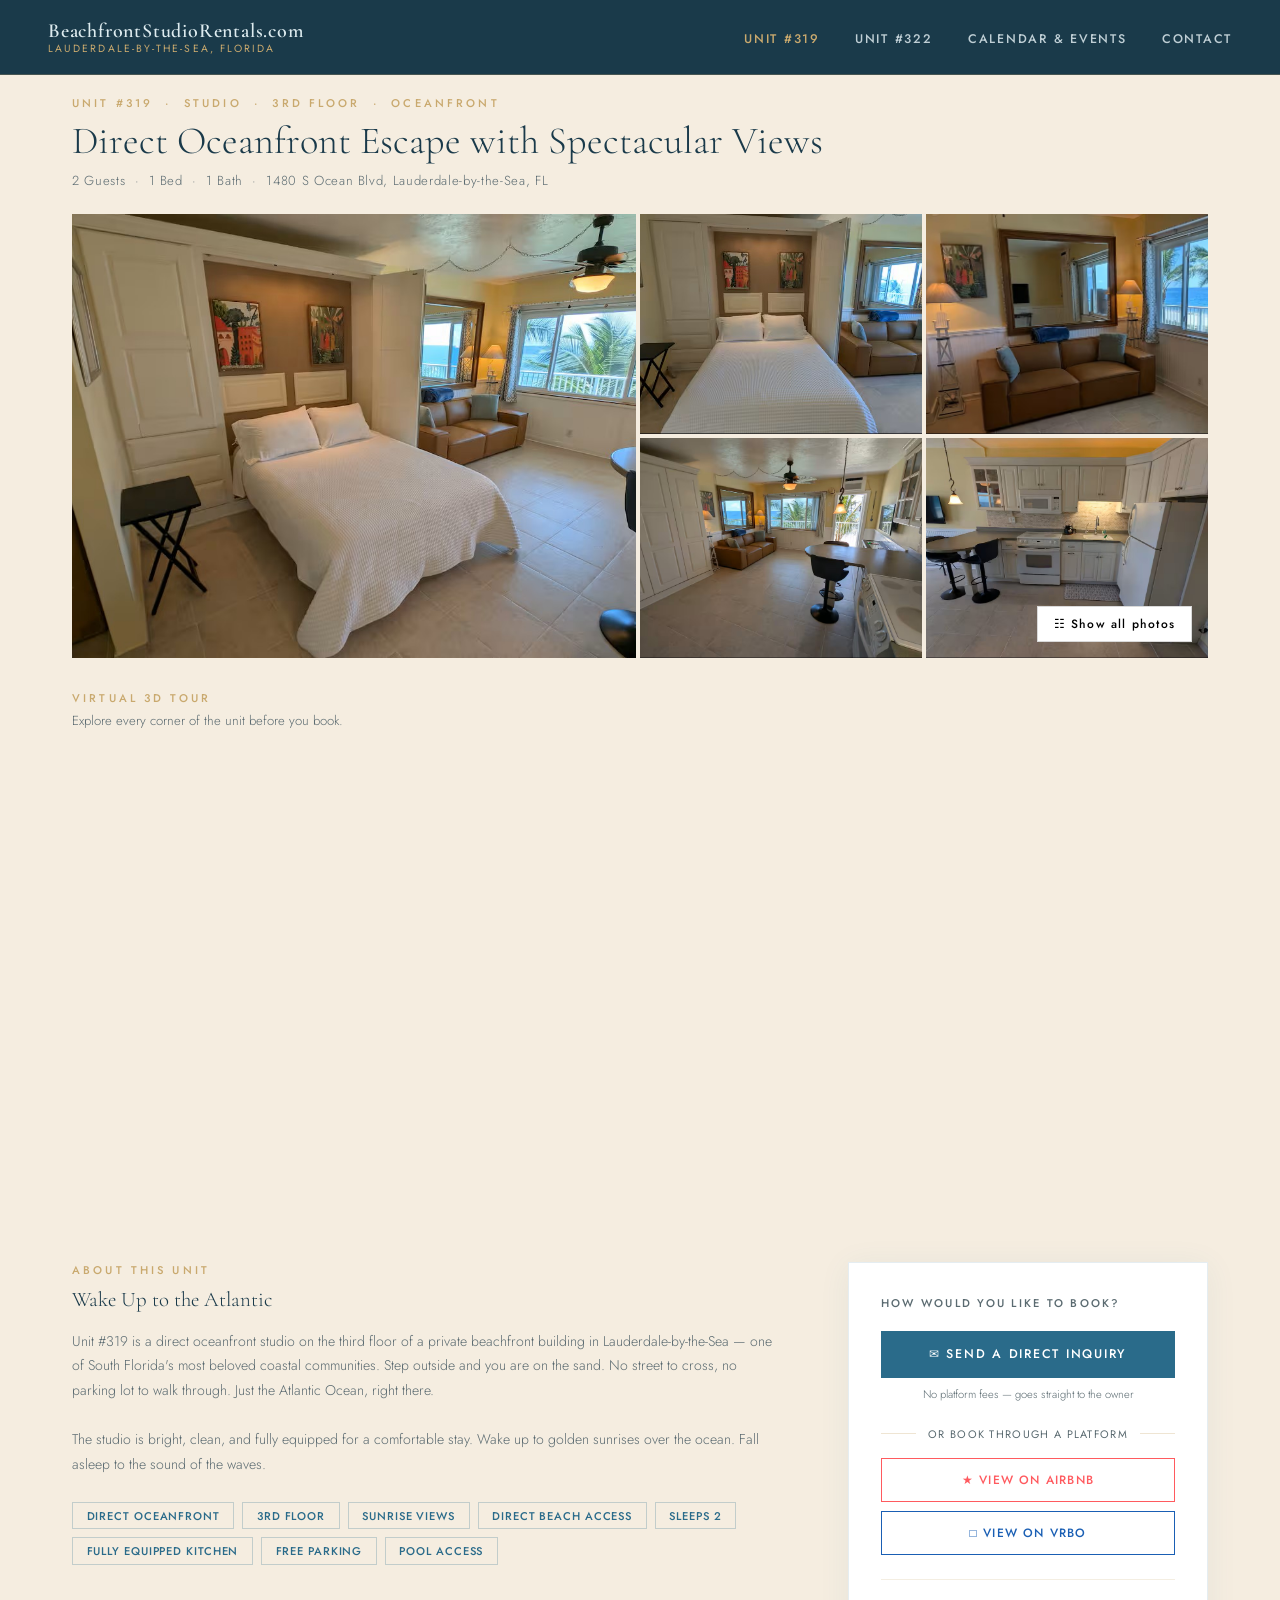
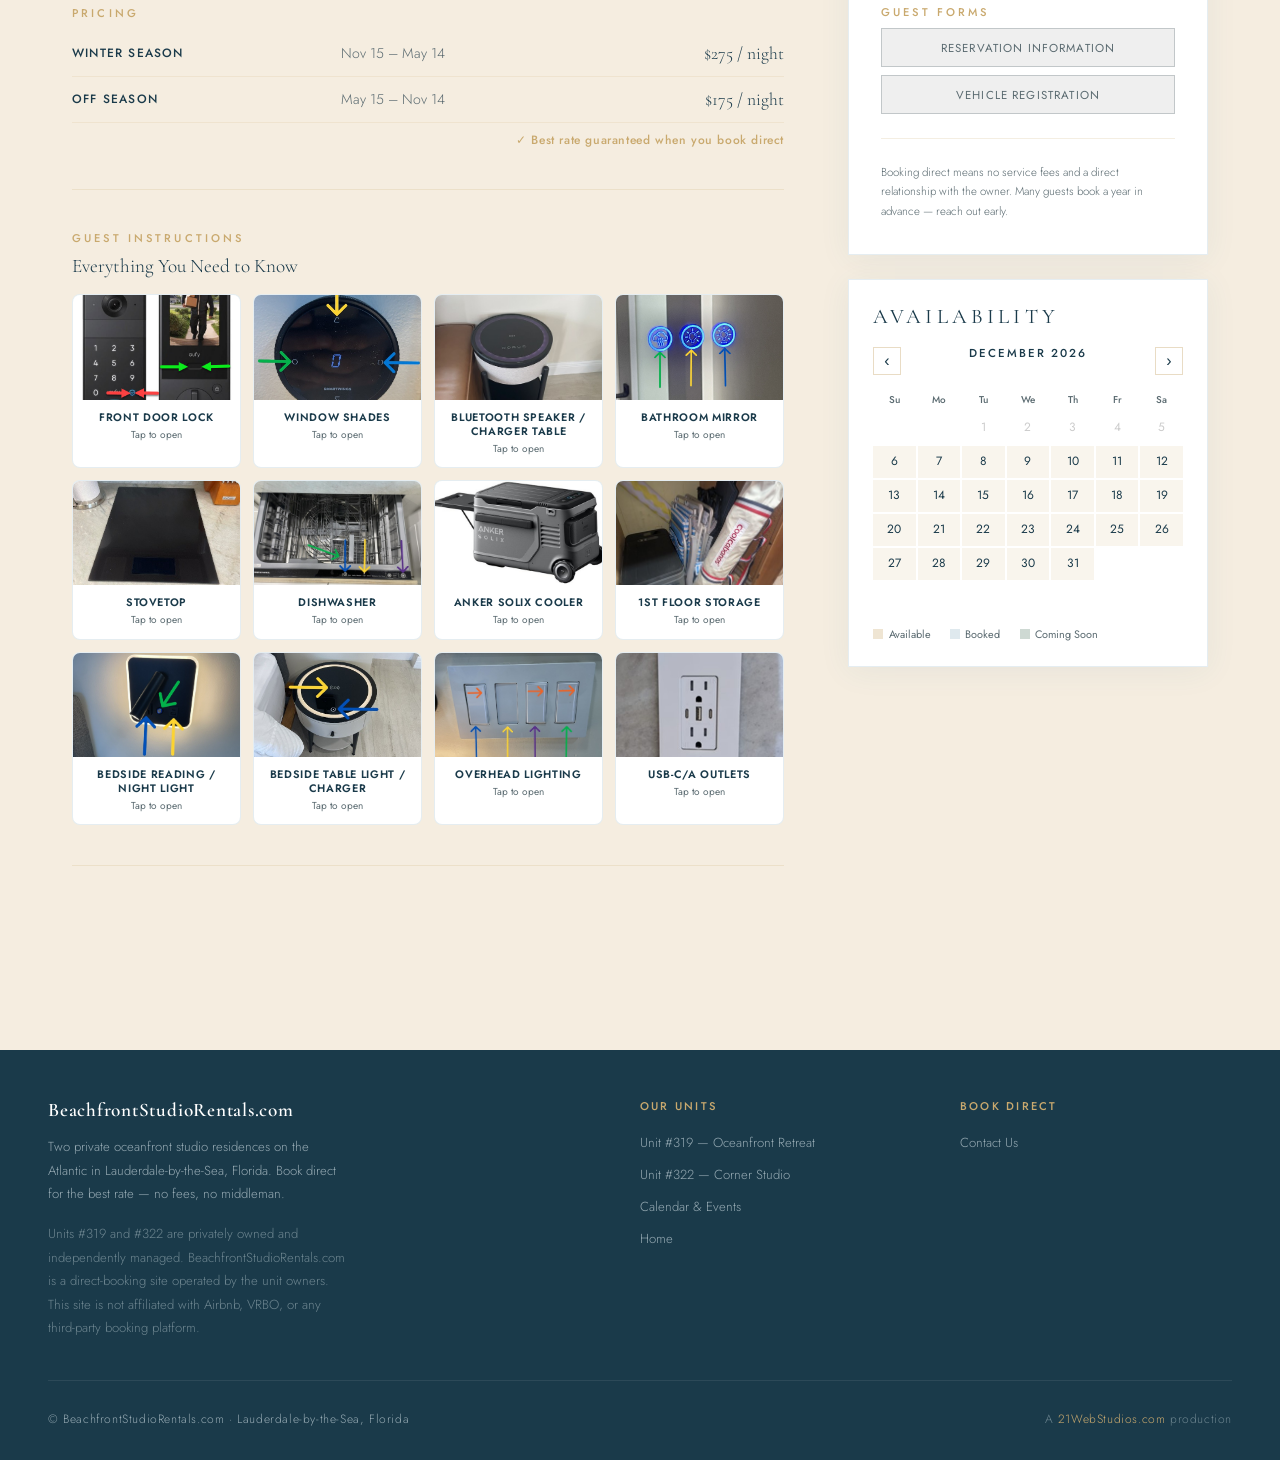
==== commit a75562d5: "clean up" ====
--- a/319.html
+++ b/319.html
@@ -15,7 +15,9 @@
       <span>Lauderdale-by-the-Sea, Florida</span>
     </a>
     <ul class="nav-links" id="nav-links">
-      <li><a href="319.html" class="active">Unit #319</a></li><li><a href="322.html">Unit #322</a></li><li><a href="calendar-events.html">Calendar &amp; Events</a></li>
+      <li><a href="319.html" class="active">Unit #319</a></li>
+      <li><a href="322.html">Unit #322</a></li>
+      <li><a href="calendar-events.html">Calendar &amp; Events</a></li>
       <li><button id="nav-contact-btn">Contact</button></li>
     </ul>
     <button class="nav-toggle" id="nav-toggle" aria-label="Menu"><span></span><span></span><span></span></button>
@@ -328,6 +330,7 @@
           <div class="cal-legend">
             <span><span class="cal-legend-dot" style="background:rgba(201,169,110,0.3);"></span>Available</span>
             <span><span class="cal-legend-dot" style="background:rgba(42,107,138,0.15);"></span>Booked</span>
+            <span><span class="cal-legend-dot" style="background:rgba(94,130,110,0.3);"></span>Coming Soon</span>
           </div>
         </div>
       </div>
@@ -485,38 +488,16 @@
       document.getElementById('photo-modal-inner').innerHTML = '<img src="' + allPhotos[currentPhotoIndex] + '" alt="photo ' + (currentPhotoIndex + 1) + '" style="width:100%;max-height:85vh;object-fit:contain;display:block;margin:0 auto;"/>';
       document.getElementById('photo-modal-counter').textContent = (currentPhotoIndex + 1) + ' of ' + allPhotos.length;
     }
-
-    function openPhotoModal() {
-      showPhoto(0);
-      photoModal.classList.add('open');
-      document.body.style.overflow = 'hidden';
-    }
+    function openPhotoModal() { showPhoto(0); photoModal.classList.add('open'); document.body.style.overflow = 'hidden'; }
 
     document.getElementById('show-all-btn').addEventListener('click', function(e) { e.stopPropagation(); openPhotoModal(); });
     document.getElementById('photo-grid').addEventListener('click', openPhotoModal);
-
-    document.getElementById('photo-modal-close').addEventListener('click', function() {
-      photoModal.classList.remove('open');
-      document.body.style.overflow = '';
-    });
-
-    document.getElementById('photo-modal-prev').addEventListener('click', function(e) {
-      e.stopPropagation();
-      showPhoto(currentPhotoIndex - 1);
-    });
-
-    document.getElementById('photo-modal-next').addEventListener('click', function(e) {
-      e.stopPropagation();
-      showPhoto(currentPhotoIndex + 1);
-    });
-
+    document.getElementById('photo-modal-close').addEventListener('click', function() { photoModal.classList.remove('open'); document.body.style.overflow = ''; });
+    document.getElementById('photo-modal-prev').addEventListener('click', function(e) { e.stopPropagation(); showPhoto(currentPhotoIndex - 1); });
+    document.getElementById('photo-modal-next').addEventListener('click', function(e) { e.stopPropagation(); showPhoto(currentPhotoIndex + 1); });
     photoModal.addEventListener('click', function(e) {
-      if (e.target === this || e.target === document.getElementById('photo-modal-inner')) {
-        this.classList.remove('open');
-        document.body.style.overflow = '';
-      }
-    });
-
+      if (e.target === this || e.target === document.getElementById('photo-modal-inner')) { this.classList.remove('open'); document.body.style.overflow = ''; }
+    });
     document.addEventListener('keydown', function(e) {
       if (!photoModal.classList.contains('open')) return;
       if (e.key === 'ArrowLeft')  { showPhoto(currentPhotoIndex - 1); }
@@ -547,47 +528,62 @@
       }
     });
     document.querySelectorAll('.instr-thumb img').forEach(function(img) {
-      img.addEventListener('error', function() {
-        var parent = img.parentElement;
-        if (parent) parent.classList.add('image-missing');
-      });
-      if (img.complete && img.naturalWidth === 0) {
-        var parent = img.parentElement;
-        if (parent) parent.classList.add('image-missing');
-      }
+      img.addEventListener('error', function() { var p = img.parentElement; if (p) p.classList.add('image-missing'); });
+      if (img.complete && img.naturalWidth === 0) { var p = img.parentElement; if (p) p.classList.add('image-missing'); }
     });
     document.querySelectorAll('.guest-photo img').forEach(function(img) {
-      img.addEventListener('error', function() {
-        var parent = img.parentElement;
-        if (parent) parent.classList.add('image-missing');
-      });
-      if (img.complete && img.naturalWidth === 0) {
-        var parent = img.parentElement;
-        if (parent) parent.classList.add('image-missing');
-      }
-    });
-
-    // Calendar
+      img.addEventListener('error', function() { var p = img.parentElement; if (p) p.classList.add('image-missing'); });
+      if (img.complete && img.naturalWidth === 0) { var p = img.parentElement; if (p) p.classList.add('image-missing'); }
+    });
+
+    // Calendar — stable 6-row grid, coming soon for dates > 1 year out
     var WORKER_URL = 'https://ical-proxy.21webstudios.workers.dev';
     var calOffset = 0, calBooked = new Set();
+
     function renderCal() {
-      var today = new Date(), d = new Date(today.getFullYear(), today.getMonth() + calOffset, 1);
-      document.getElementById('cal-month').textContent = d.toLocaleString('default', {month:'long',year:'numeric'}).toUpperCase();
+      var today = new Date();
+      var oneYearOut = new Date(today.getFullYear() + 1, today.getMonth(), today.getDate());
+      var d = new Date(today.getFullYear(), today.getMonth() + calOffset, 1);
+      document.getElementById('cal-month').textContent = d.toLocaleString('default', {month:'long', year:'numeric'}).toUpperCase();
+
       var html = '';
       ['Su','Mo','Tu','We','Th','Fr','Sa'].forEach(function(day) { html += '<div class="cal-day-header">' + day + '</div>'; });
+
       var fd = new Date(d.getFullYear(), d.getMonth(), 1).getDay();
+      var dim = new Date(d.getFullYear(), d.getMonth() + 1, 0).getDate();
+
+      // Always render exactly 42 cells (6 rows) to keep nav arrows stable
+      var totalCells = 42;
+      var dayCells = totalCells - fd;
+
       for (var i = 0; i < fd; i++) html += '<div class="cal-day"></div>';
-      var dim = new Date(d.getFullYear(), d.getMonth() + 1, 0).getDate();
-      for (var day = 1; day <= dim; day++) {
-        var ds = d.getFullYear() + '-' + String(d.getMonth()+1).padStart(2,'0') + '-' + String(day).padStart(2,'0');
-        var past = new Date(ds) < today, booked = calBooked.has(ds);
-        html += '<div class="cal-day' + (past ? ' past' : booked ? ' booked' : ' available') + '">' + day + '</div>';
+
+      for (var day = 1; day <= dayCells; day++) {
+        if (day > dim) {
+          // Padding cells for 6th row — blank, no number
+          html += '<div class="cal-day"></div>';
+        } else {
+          var ds = d.getFullYear() + '-' + String(d.getMonth()+1).padStart(2,'0') + '-' + String(day).padStart(2,'0');
+          var dateObj = new Date(ds + 'T12:00:00');
+          var isPast = dateObj < today;
+          var isBooked = calBooked.has(ds);
+          var isFuture = dateObj >= oneYearOut;
+          var cls;
+          if (isPast)        cls = 'past';
+          else if (isBooked) cls = 'booked';
+          else if (isFuture) cls = 'coming-soon';
+          else               cls = 'available';
+          html += '<div class="cal-day ' + cls + '">' + day + '</div>';
+        }
       }
+
       document.getElementById('cal-grid').innerHTML = html;
     }
+
     function prevMonth() { calOffset--; renderCal(); }
     function nextMonth() { calOffset++; renderCal(); }
     renderCal();
+
     (async function() {
       try {
         var icalUrl = 'https://www.airbnb.com/calendar/ical/1489304305482963659.ics?t=3ea7ebbda60c4f2398f0bd97efa666c0';
@@ -599,7 +595,7 @@
           var line = lines[i];
           if (line.startsWith('BEGIN:VEVENT')) { inEv = true; st = null; en = null; }
           if (inEv && line.startsWith('DTSTART')) st = line.split(':')[1].trim().substring(0,8);
-          if (inEv && line.startsWith('DTEND')) en = line.split(':')[1].trim().substring(0,8);
+          if (inEv && line.startsWith('DTEND'))   en = line.split(':')[1].trim().substring(0,8);
           if (line.startsWith('END:VEVENT') && st && en) {
             var dd = new Date(st.substring(0,4)+'-'+st.substring(4,6)+'-'+st.substring(6,8));
             var ed = new Date(en.substring(0,4)+'-'+en.substring(4,6)+'-'+en.substring(6,8));
--- a/styles.css
+++ b/styles.css
@@ -34,6 +34,10 @@
   --occupied-text:#1a3a4a;
   --empty-bg:     #f0e8dc;
   --empty-text:   #8a9aa0;
+
+  /* coming-soon calendar state */
+  --sage:         #5e826e;
+  --sage-lt:      rgba(94,130,110,0.13);
 }
 
 html { scroll-behavior: smooth; }
@@ -123,7 +127,7 @@
 }
 
 
-/* ── CONTACT MODAL (index, calendar-events, cleaner-calendar) ── */
+/* ── CONTACT MODAL ── */
 
 .contact-modal {
   display: none;
@@ -347,7 +351,7 @@
 .footer-credit a:hover { color: var(--gold-lt); }
 
 
-/* ── SECTION HELPERS (used across index, 319, 322, calendar-events) ── */
+/* ── SECTION HELPERS ── */
 
 .section-label {
   font-size: 0.7rem;
@@ -367,7 +371,7 @@
 }
 
 
-/* ── BUTTONS (shared across pages) ── */
+/* ── BUTTONS ── */
 
 .btn-primary {
   background: var(--ocean);
@@ -406,7 +410,7 @@
 .btn-gold {
   background: var(--gold);
   color: var(--deep);
-  padding: 0.9rem 2.4rem;
+  padding: 0.85rem 2rem;
   border: none;
   font-family: 'Jost', sans-serif;
   font-size: 0.78rem;
@@ -436,6 +440,36 @@
   display: inline-block;
 }
 .btn-ghost:hover { border-color: white; background: rgba(255,255,255,0.08); transform: translateY(-2px); }
+
+.btn-ghost-white {
+  background: transparent;
+  color: white;
+  padding: 0.85rem 2rem;
+  font-family: 'Jost', sans-serif;
+  font-size: 0.78rem;
+  font-weight: 500;
+  letter-spacing: 0.14em;
+  text-transform: uppercase;
+  text-decoration: none;
+  border: 1.5px solid rgba(255,255,255,0.4);
+  transition: all 0.2s;
+  display: inline-block;
+}
+.btn-ghost-white:hover { border-color: white; background: rgba(255,255,255,0.08); transform: translateY(-2px); }
+
+.btn-link {
+  background: none;
+  border: none;
+  cursor: pointer;
+  font-size: 0.82rem;
+  color: rgba(232,244,248,0.6);
+  font-family: 'Jost', sans-serif;
+  font-weight: 300;
+  padding: 0;
+  transition: color 0.2s;
+  display: inline;
+}
+.btn-link:hover { color: var(--gold); }
 
 
 /* ── INDEX — HERO ── */
@@ -753,6 +787,7 @@
   margin: 0 auto;
   padding: 95px 2rem 4rem;
 }
+.unit-header { margin-bottom: 1.5rem; }
 .unit-eyebrow {
   font-size: 0.7rem;
   letter-spacing: 0.28em;
@@ -817,6 +852,7 @@
 }
 .show-all-btn:hover { background: var(--sand); }
 
+
 /* ── PHOTO MODAL LIGHTBOX ── */
 
 .photo-modal {
@@ -836,7 +872,6 @@
   padding: 0 80px;
   box-sizing: border-box;
 }
-
 .photo-modal-close {
   position: fixed;
   top: 1.5rem; right: 1.5rem;
@@ -848,7 +883,6 @@
   z-index: 201;
   line-height: 1;
 }
-
 .photo-modal-prev,
 .photo-modal-next {
   position: fixed;
@@ -869,7 +903,6 @@
 .photo-modal-next:hover { background: rgba(255,255,255,0.25); }
 .photo-modal-prev { left: 1rem; }
 .photo-modal-next { right: 1rem; }
-
 .photo-modal-counter {
   position: fixed;
   bottom: 1.5rem;
@@ -1330,14 +1363,17 @@
 .cal-day {
   font-size: 0.75rem;
   padding: 0.35rem 0.1rem;
-}
-.cal-day.available { background: rgba(201,169,110,0.12); color: var(--deep); }
-.cal-day.booked   { background: rgba(42,107,138,0.15); color: var(--ocean); text-decoration: line-through; }
-.cal-day.past     { color: #ccc; }
+  min-height: 2rem;
+}
+.cal-day.available    { background: rgba(201,169,110,0.12); color: var(--deep); }
+.cal-day.booked       { background: rgba(42,107,138,0.15); color: var(--ocean); text-decoration: line-through; }
+.cal-day.coming-soon  { background: var(--sage-lt); color: var(--sage); cursor: default; }
+.cal-day.past         { color: #ccc; }
 
 .cal-legend {
   display: flex;
-  gap: 1.5rem;
+  flex-wrap: wrap;
+  gap: 0.6rem 1.2rem;
   margin-top: 0.75rem;
   font-size: 0.68rem;
   color: var(--muted);
@@ -1458,6 +1494,81 @@
   font-style: italic;
 }
 
+.rules-list {
+  list-style: none;
+  margin: 0.75rem 0 1.25rem;
+  display: flex;
+  flex-direction: column;
+  gap: 0.6rem;
+}
+.rules-list li {
+  font-size: 0.82rem;
+  color: var(--muted);
+  font-weight: 300;
+  line-height: 1.65;
+  padding-left: 1rem;
+  position: relative;
+}
+.rules-list li::before {
+  content: '–';
+  position: absolute;
+  left: 0;
+  color: var(--gold);
+}
+
+.ack-block {
+  display: flex;
+  flex-direction: column;
+  gap: 0.6rem;
+  margin: 1rem 0;
+}
+.ack-row {
+  display: flex;
+  align-items: flex-start;
+  gap: 0.6rem;
+  font-size: 0.82rem;
+  color: var(--muted);
+  font-weight: 300;
+  line-height: 1.5;
+}
+.ack-row input[type="checkbox"] { margin-top: 0.15rem; flex-shrink: 0; }
+
+.form-submit {
+  display: block;
+  width: 100%;
+  background: var(--ocean);
+  color: white;
+  padding: 0.9rem;
+  font-family: 'Jost', sans-serif;
+  font-size: 0.78rem;
+  font-weight: 500;
+  letter-spacing: 0.14em;
+  text-transform: uppercase;
+  border: none;
+  cursor: pointer;
+  transition: background 0.2s;
+  margin-top: 1.5rem;
+  text-align: center;
+}
+.form-submit:hover { background: var(--deep); }
+
+.modal-success {
+  display: none;
+  text-align: center;
+  padding: 2rem 0;
+}
+.modal-success .check {
+  font-size: 2.5rem;
+  color: var(--gold);
+  margin-bottom: 0.75rem;
+}
+.modal-success p {
+  font-size: 0.92rem;
+  color: var(--muted);
+  font-weight: 300;
+  line-height: 1.85;
+}
+
 
 /* ── CALENDAR-EVENTS — PAGE LAYOUT ── */
 
@@ -1587,6 +1698,242 @@
   letter-spacing: 0.1em;
   text-transform: uppercase;
   color: var(--muted);
+}
+.cal-unit-link {
+  display: inline-block;
+  margin-top: 1.25rem;
+  font-size: 0.72rem;
+  letter-spacing: 0.12em;
+  text-transform: uppercase;
+  color: var(--ocean);
+  text-decoration: none;
+  font-weight: 500;
+  border-bottom: 1px solid rgba(42,107,138,0.3);
+  padding-bottom: 0.1rem;
+  transition: color 0.2s, border-color 0.2s;
+}
+.cal-unit-link:hover { color: var(--gold); border-color: var(--gold); }
+
+
+/* ── CALENDAR-EVENTS — CTA BAND ── */
+
+.cta-band {
+  background: linear-gradient(135deg, var(--ocean) 0%, var(--deep) 100%);
+  padding: 3.5rem 3rem;
+  text-align: center;
+  margin-bottom: 5rem;
+  position: relative;
+  overflow: hidden;
+}
+.cta-band::before {
+  content: '';
+  position: absolute;
+  top: -60px; right: -60px;
+  width: 280px; height: 280px;
+  border-radius: 50%;
+  background: rgba(201,169,110,0.08);
+}
+.cta-band::after {
+  content: '';
+  position: absolute;
+  bottom: -80px; left: -40px;
+  width: 220px; height: 220px;
+  border-radius: 50%;
+  background: rgba(201,169,110,0.06);
+}
+.cta-band-eyebrow {
+  font-size: 0.68rem;
+  letter-spacing: 0.28em;
+  text-transform: uppercase;
+  color: var(--gold);
+  font-weight: 500;
+  margin-bottom: 0.75rem;
+  position: relative;
+  z-index: 1;
+}
+.cta-band h2 {
+  font-family: 'Cormorant Garamond', serif;
+  font-size: clamp(1.6rem, 3vw, 2.4rem);
+  font-weight: 300;
+  color: white;
+  margin-bottom: 1rem;
+  line-height: 1.2;
+  position: relative;
+  z-index: 1;
+}
+.cta-band p {
+  font-size: 0.9rem;
+  color: rgba(232,244,248,0.75);
+  font-weight: 300;
+  line-height: 1.8;
+  max-width: 500px;
+  margin: 0 auto 2rem;
+  position: relative;
+  z-index: 1;
+}
+.cta-buttons {
+  display: flex;
+  gap: 1rem;
+  justify-content: center;
+  flex-wrap: wrap;
+  position: relative;
+  z-index: 1;
+}
+
+
+/* ── CALENDAR-EVENTS — EVENTS SECTION ── */
+
+.events-section { margin-bottom: 5rem; }
+.events-header { text-align: center; margin-bottom: 3rem; }
+.section-eyebrow {
+  font-size: 0.7rem;
+  letter-spacing: 0.28em;
+  text-transform: uppercase;
+  color: var(--gold);
+  font-weight: 500;
+  margin-bottom: 0.75rem;
+}
+.section-desc {
+  font-size: 0.9rem;
+  color: var(--muted);
+  font-weight: 300;
+  line-height: 1.8;
+  max-width: 560px;
+  margin: 0 auto;
+}
+.sig-events {
+  display: grid;
+  grid-template-columns: repeat(3, 1fr);
+  gap: 1.5rem;
+  margin-bottom: 3rem;
+}
+.sig-event {
+  background: white;
+  border: 1px solid rgba(42,107,138,0.1);
+  box-shadow: 0 2px 20px rgba(42,107,138,0.05);
+  padding: 2rem;
+  position: relative;
+  overflow: hidden;
+}
+.sig-event::before {
+  content: '';
+  position: absolute;
+  top: 0; left: 0; right: 0;
+  height: 3px;
+  background: var(--gold);
+}
+.sig-event-date {
+  font-size: 0.68rem;
+  letter-spacing: 0.2em;
+  text-transform: uppercase;
+  color: var(--gold);
+  font-weight: 500;
+  margin-bottom: 0.6rem;
+}
+.sig-event-title {
+  font-family: 'Cormorant Garamond', serif;
+  font-size: 1.25rem;
+  font-weight: 400;
+  color: var(--deep);
+  margin-bottom: 0.6rem;
+  line-height: 1.3;
+}
+.sig-event-desc {
+  font-size: 0.84rem;
+  line-height: 1.75;
+  color: var(--muted);
+  font-weight: 300;
+  margin-bottom: 1rem;
+}
+.sig-event-link {
+  font-size: 0.7rem;
+  letter-spacing: 0.12em;
+  text-transform: uppercase;
+  color: var(--ocean);
+  text-decoration: none;
+  font-weight: 500;
+  border-bottom: 1px solid rgba(42,107,138,0.3);
+  padding-bottom: 0.1rem;
+  transition: color 0.2s, border-color 0.2s;
+}
+.sig-event-link:hover { color: var(--gold); border-color: var(--gold); }
+
+
+/* ── CALENDAR-EVENTS — TURTLE FEATURE ── */
+
+.turtle-feature {
+  background: var(--foam);
+  border: 1px solid rgba(42,107,138,0.15);
+  padding: 2.5rem;
+  display: grid;
+  grid-template-columns: 1fr 2fr;
+  gap: 2.5rem;
+  align-items: center;
+  margin-bottom: 2.5rem;
+}
+.turtle-feature-icon { font-size: 4rem; text-align: center; }
+.turtle-feature-eyebrow {
+  font-size: 0.68rem;
+  letter-spacing: 0.2em;
+  text-transform: uppercase;
+  color: var(--ocean);
+  font-weight: 500;
+  margin-bottom: 0.5rem;
+}
+.turtle-feature-title {
+  font-family: 'Cormorant Garamond', serif;
+  font-size: 1.4rem;
+  font-weight: 400;
+  color: var(--deep);
+  margin-bottom: 0.6rem;
+}
+.turtle-feature-desc {
+  font-size: 0.84rem;
+  line-height: 1.75;
+  color: var(--muted);
+  font-weight: 300;
+}
+
+
+/* ── CALENDAR-EVENTS — ALWAYS ON SPORTS ── */
+
+.always-on-title {
+  font-size: 0.7rem;
+  letter-spacing: 0.28em;
+  text-transform: uppercase;
+  color: var(--gold);
+  font-weight: 500;
+  margin-bottom: 1.25rem;
+  text-align: center;
+}
+.always-on-grid {
+  display: grid;
+  grid-template-columns: repeat(5, 1fr);
+  gap: 1rem;
+}
+.always-on-card {
+  background: white;
+  border: 1px solid rgba(42,107,138,0.1);
+  padding: 1.25rem 1rem;
+  text-align: center;
+  transition: box-shadow 0.2s, transform 0.2s;
+  text-decoration: none;
+  display: block;
+}
+.always-on-card:hover { box-shadow: 0 6px 20px rgba(42,107,138,0.1); transform: translateY(-2px); }
+.always-on-icon { font-size: 1.6rem; margin-bottom: 0.5rem; }
+.always-on-name {
+  font-size: 0.72rem;
+  letter-spacing: 0.08em;
+  text-transform: uppercase;
+  color: var(--deep);
+  font-weight: 500;
+  margin-bottom: 0.2rem;
+}
+.always-on-league {
+  font-size: 0.65rem;
+  color: var(--muted);
+  font-weight: 300;
 }
 
 
@@ -1900,21 +2247,23 @@
 /* ── RESPONSIVE ── */
 
 @media (max-width: 1024px) {
-  .two-col       { grid-template-columns: 1fr 320px; gap: 2.5rem; }
-  .instr-grid    { grid-template-columns: repeat(3, 1fr); gap: 0.65rem; }
+  .two-col        { grid-template-columns: 1fr 320px; gap: 2.5rem; }
+  .instr-grid     { grid-template-columns: repeat(3, 1fr); gap: 0.65rem; }
+  .sig-events     { grid-template-columns: 1fr 1fr; }
+  .always-on-grid { grid-template-columns: repeat(3, 1fr); }
 }
 
 @media (max-width: 900px) {
-  .location      { grid-template-columns: 1fr; gap: 3rem; padding: 5rem 2rem; }
-  .two-col       { grid-template-columns: 1fr; gap: 2.5rem; }
-  .right-col     { position: static; }
-  .footer-inner  { grid-template-columns: 1fr 1fr; gap: 2rem; }
-  .instr-grid    { grid-template-columns: repeat(3, 1fr); gap: 0.65rem; }
+  .location       { grid-template-columns: 1fr; gap: 3rem; padding: 5rem 2rem; }
+  .two-col        { grid-template-columns: 1fr; gap: 2.5rem; }
+  .right-col      { position: static; }
+  .footer-inner   { grid-template-columns: 1fr 1fr; gap: 2rem; }
+  .instr-grid     { grid-template-columns: repeat(3, 1fr); gap: 0.65rem; }
 }
 
 @media (max-width: 800px) {
-  .cals-wrap  { grid-template-columns: 1fr; }
-  .cal-cell   { min-height: 52px; }
+  .cals-wrap      { grid-template-columns: 1fr; }
+  .cal-cell       { min-height: 52px; }
 }
 
 @media (max-width: 768px) {
@@ -1933,39 +2282,52 @@
   .nav-toggle     { display: flex; }
 
   /* index */
-  .hero          { padding: 8rem 1.5rem 3.5rem; }
-  .hero h1       { font-size: clamp(2.2rem, 10vw, 3.5rem); }
-  .hero-cta      { flex-direction: column; align-items: center; }
+  .hero           { padding: 8rem 1.5rem 3.5rem; }
+  .hero h1        { font-size: clamp(2.2rem, 10vw, 3.5rem); }
+  .hero-cta       { flex-direction: column; align-items: center; }
   .btn-primary,
-  .btn-outline   { width: 100%; max-width: 280px; text-align: center; }
-  .units         { padding: 3.5rem 1.5rem 4rem; }
-  .units-grid    { grid-template-columns: 1fr; }
-  .book-direct   { padding: 3.5rem 1.5rem; }
+  .btn-outline    { width: 100%; max-width: 280px; text-align: center; }
+  .units          { padding: 3.5rem 1.5rem 4rem; }
+  .units-grid     { grid-template-columns: 1fr; }
+  .book-direct    { padding: 3.5rem 1.5rem; }
   .book-direct-actions { flex-direction: column; align-items: center; }
   .btn-gold,
-  .btn-ghost     { width: 100%; max-width: 280px; text-align: center; }
-  .location      { grid-template-columns: 1fr; gap: 2.5rem; padding: 3.5rem 1.5rem; }
+  .btn-ghost      { width: 100%; max-width: 280px; text-align: center; }
+  .location       { grid-template-columns: 1fr; gap: 2.5rem; padding: 3.5rem 1.5rem; }
   .location-visual::before { display: none; }
 
   /* unit pages */
-  .page-wrap        { padding: 85px 1.25rem 3rem; }
-  .photo-grid       { grid-template-columns: 1fr 1fr; grid-template-rows: 180px 180px; }
+  .page-wrap         { padding: 85px 1.25rem 3rem; }
+  .photo-grid        { grid-template-columns: 1fr 1fr; grid-template-rows: 180px 180px; }
   .photo-grid .main-photo { grid-column: 1 / 3; grid-row: 1 / 2; }
-  .matterport-embed { height: 280px; }
-  .instr-grid       { grid-template-columns: repeat(2, 1fr); gap: 0.5rem; }
-  .guest-modal      { padding: 0.75rem; }
+  .matterport-embed  { height: 280px; }
+  .instr-grid        { grid-template-columns: repeat(2, 1fr); gap: 0.5rem; }
+  .guest-modal       { padding: 0.75rem; }
   .guest-modal-panel { border-radius: 10px; padding: 1.5rem 1.25rem; }
-  .guest-photo      { max-width: 100%; }
-
-  /* calendars */
-  .calendars-wrap   { grid-template-columns: 1fr; }
+  .guest-photo       { max-width: 100%; }
+
+  /* calendar-events */
+  .calendars-wrap    { grid-template-columns: 1fr; }
+  .sig-events        { grid-template-columns: 1fr; }
+  .always-on-grid    { grid-template-columns: repeat(2, 1fr); }
+  .turtle-feature    { grid-template-columns: 1fr; gap: 1rem; text-align: center; }
+  .cta-buttons       { flex-direction: column; align-items: center; }
+  .btn-gold,
+  .btn-ghost-white   { width: 100%; max-width: 280px; text-align: center; }
 
   /* footer */
-  .footer-inner  { grid-template-columns: 1fr; }
-  .footer-bottom { flex-direction: column; align-items: flex-start; }
+  .footer-inner   { grid-template-columns: 1fr; }
+  .footer-bottom  { flex-direction: column; align-items: flex-start; }
+}
+
+@media (max-width: 600px) {
+  .date-search-bar { flex-direction: column; border-radius: 12px; }
+  .ds-field        { border-right: none; border-bottom: 1px solid rgba(201,169,110,0.2); }
+  .ds-btn          { border-radius: 0 0 12px 12px; padding: 1rem; }
 }
 
 @media (max-width: 480px) {
-  .cleaner-wrap  { padding: 2rem 1rem 4rem; }
-  .cal-card      { padding: 1.25rem; }
-}
+  .cleaner-wrap    { padding: 2rem 1rem 4rem; }
+  .cal-card        { padding: 1.25rem; }
+  .always-on-grid  { grid-template-columns: repeat(2, 1fr); }
+}
